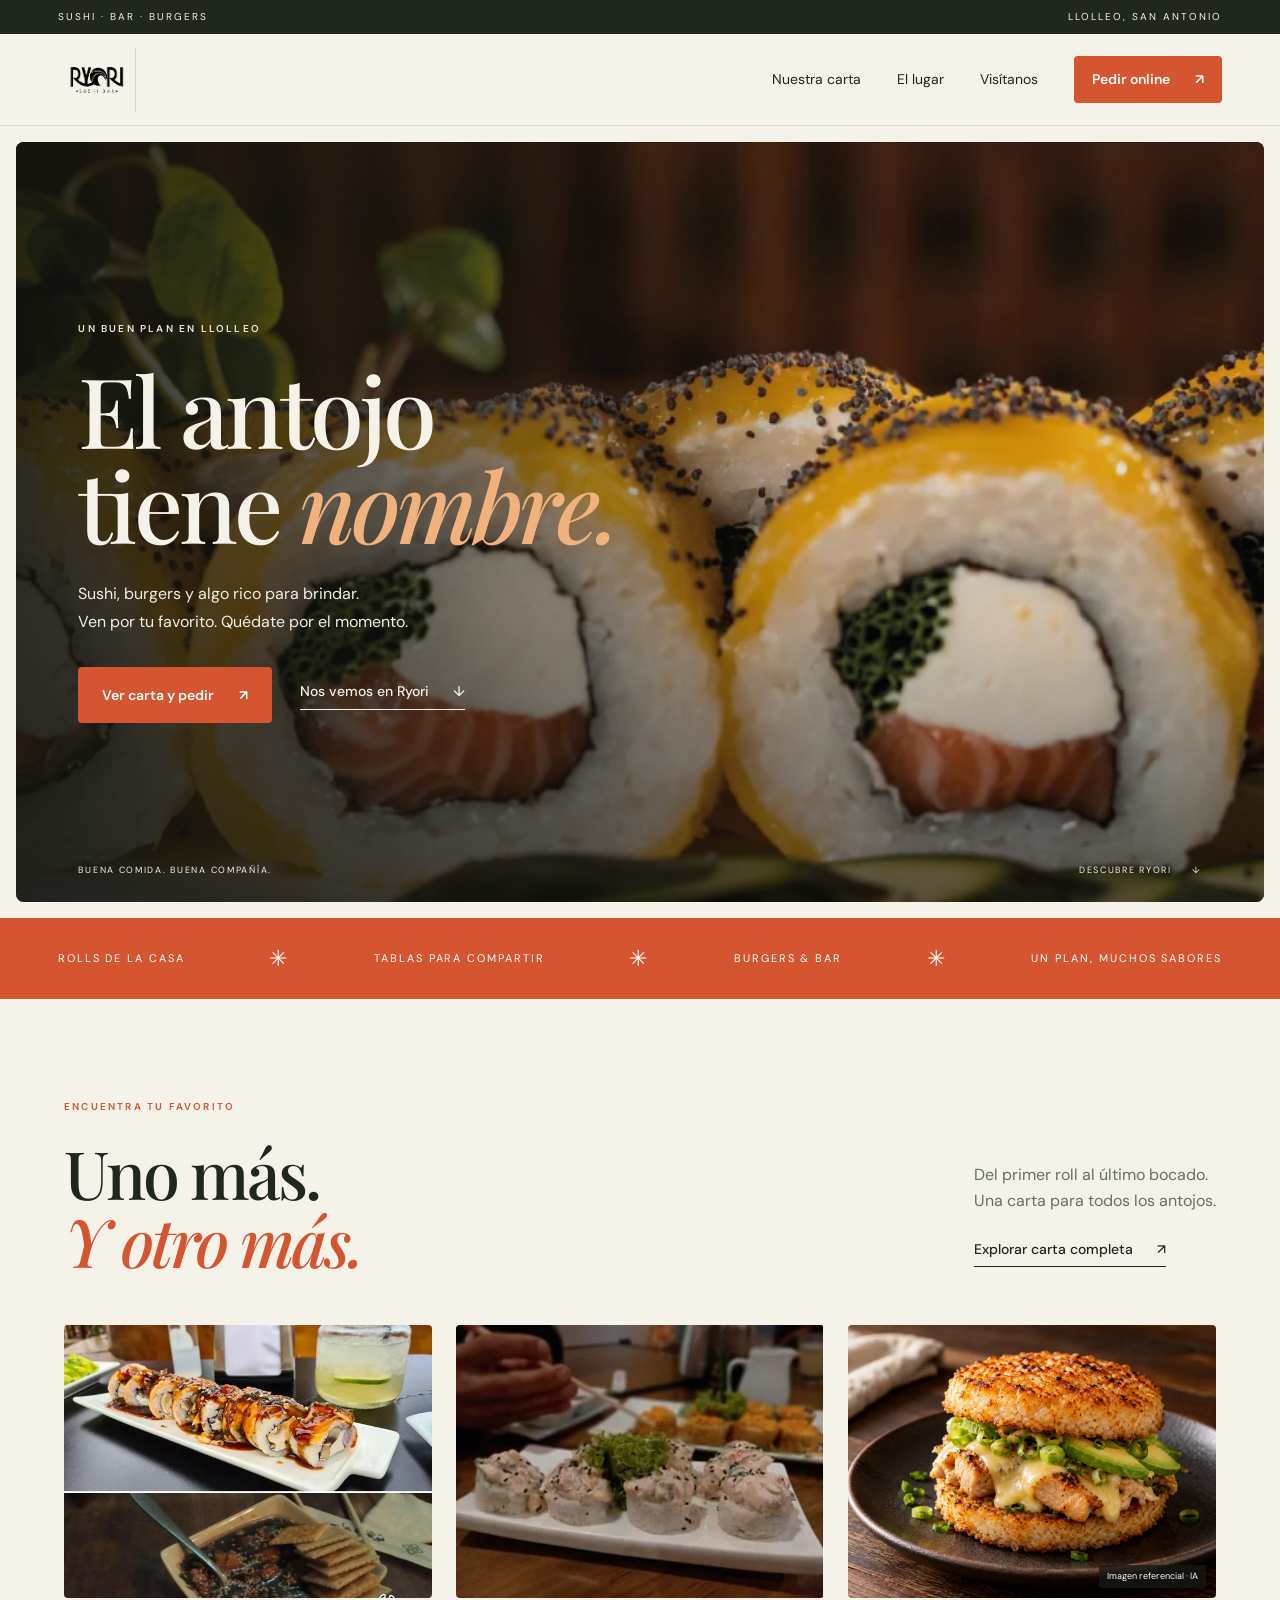
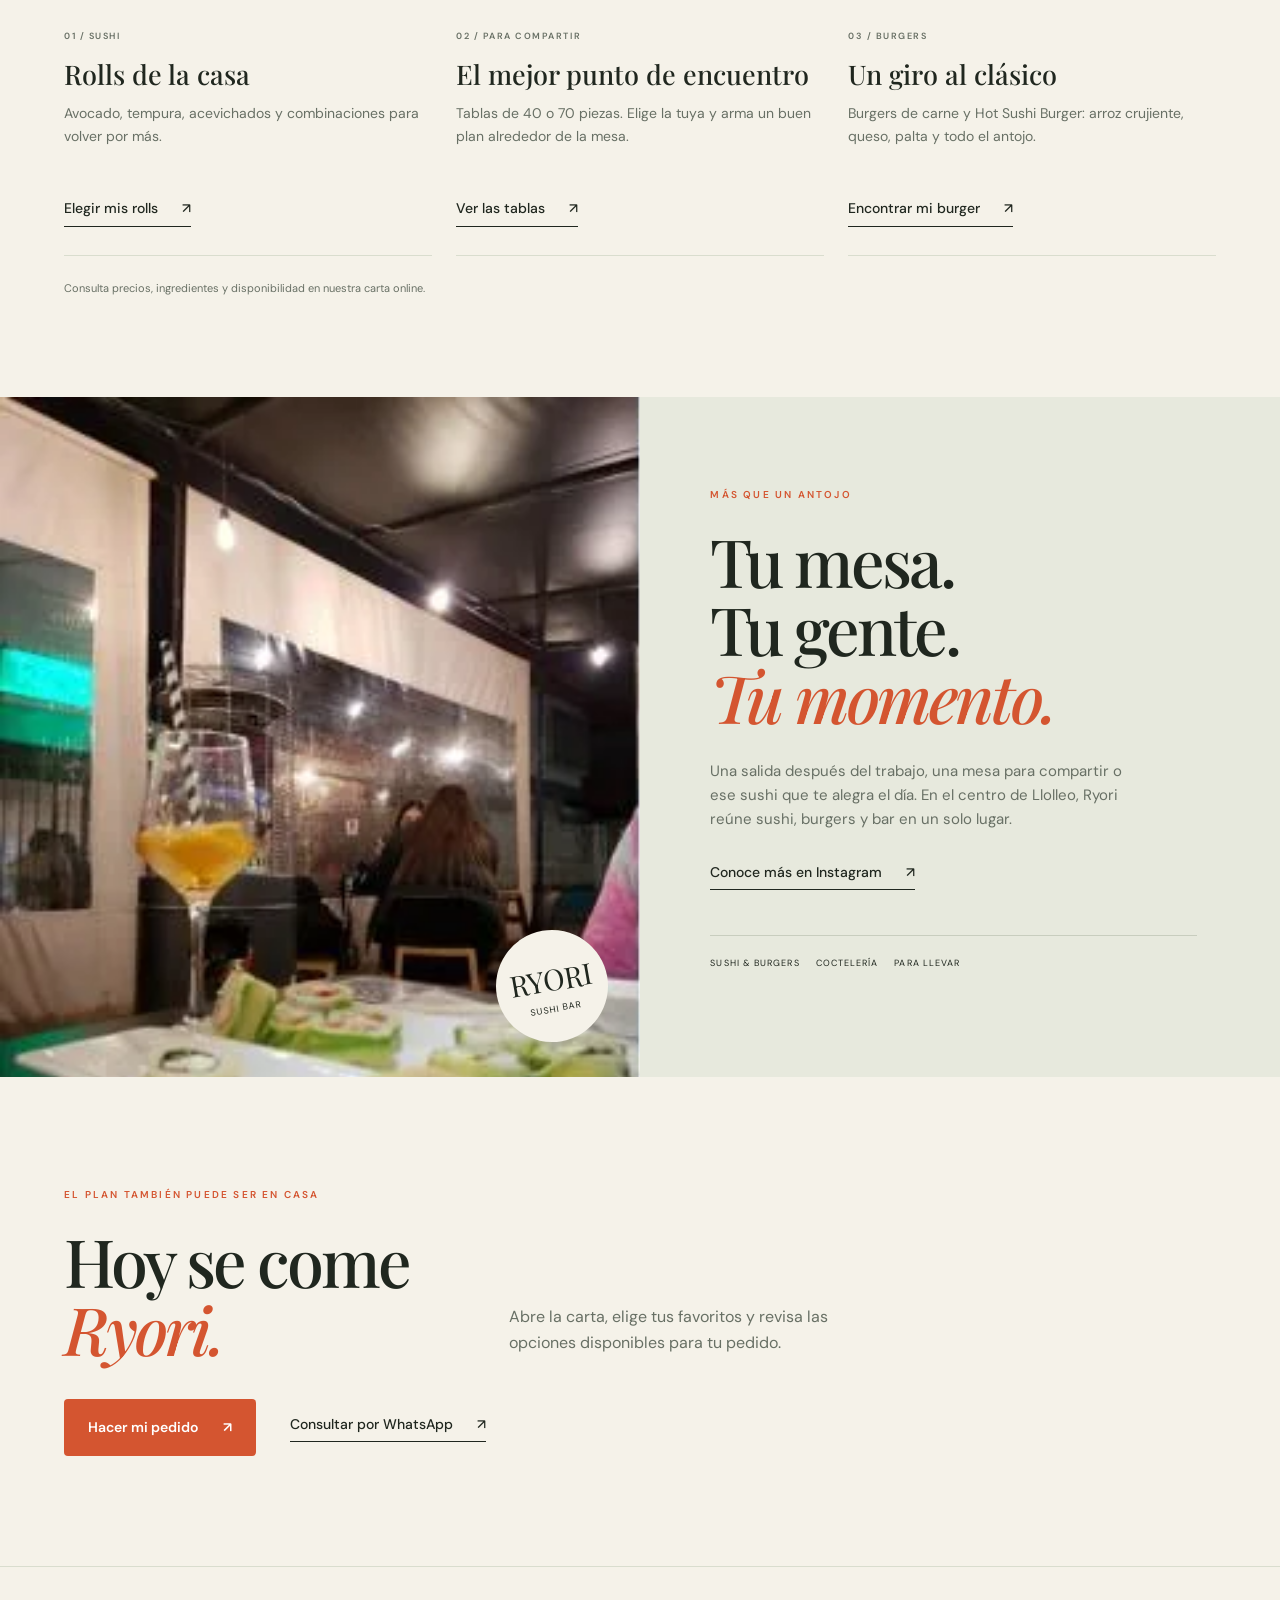
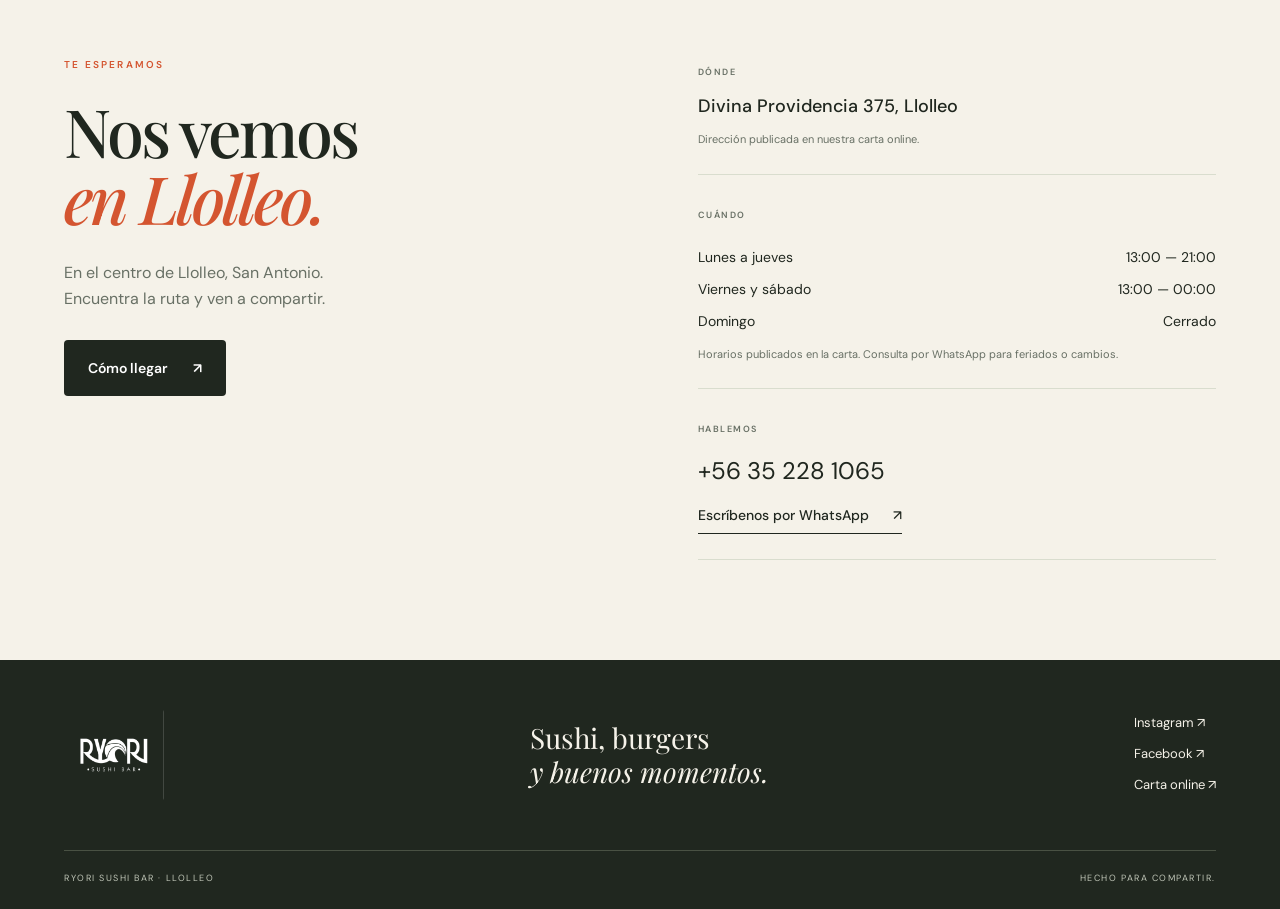
==== index.html @ 0ae34324 "feat: redesign Ryori website and separate audit presentation" ====
<!doctype html>
<html lang="es-CL">
<head>
  <meta charset="utf-8">
  <meta name="viewport" content="width=device-width, initial-scale=1">
  <title>Ryori Sushi Bar · Sushi, burgers y buenos momentos en Llolleo</title>
  <meta name="description" content="Descubre Ryori Sushi Bar en Llolleo: rolls, tablas para compartir, burgers y coctelería. Revisa la carta, pide online o ven a conocernos.">
  <meta name="robots" content="noindex,nofollow">
  <meta name="theme-color" content="#171b17">
  <meta property="og:title" content="Ryori Sushi Bar · El antojo tiene nombre">
  <meta property="og:description" content="Sushi, burgers y buenos momentos en Llolleo. Encuentra tu próximo favorito en nuestra carta.">
  <meta property="og:image" content="https://ryiori.vercel.app/assets/hero.webp">
  <meta property="og:type" content="website">
  <link rel="icon" href="assets/logo.webp">
  <link rel="preload" as="image" href="assets/hero.webp">
  <link rel="preconnect" href="https://fonts.googleapis.com">
  <link rel="preconnect" href="https://fonts.gstatic.com" crossorigin>
  <link href="https://fonts.googleapis.com/css2?family=DM+Sans:wght@400;500;600;700&family=Playfair+Display:ital,wght@0,500;0,600;0,700;1,500;1,600&display=swap" rel="stylesheet">
  <link rel="stylesheet" href="styles.css">
  <script src="site.js" defer></script>
</head>
<body>
  <a class="skip" href="#contenido">Ir al contenido</a>
  <div class="topline"><span>SUSHI · BAR · BURGERS</span><span>LLOLLEO, SAN ANTONIO</span></div>
  <header class="header">
    <a class="brand" href="#inicio" aria-label="Ryori Sushi Bar, inicio"><img src="assets/logo.webp" alt="Ryori Sushi Bar" width="90" height="90"></a>
    <button class="menu-toggle" type="button" aria-expanded="false" aria-controls="navigation">Menú <span aria-hidden="true">☰</span></button>
    <nav class="navigation" id="navigation" aria-label="Navegación principal">
      <a href="#carta">Nuestra carta</a><a href="#ryori">El lugar</a><a href="#visitanos">Visítanos</a>
      <a class="button small" href="https://menu.fu.do/ryori" target="_blank" rel="noopener">Pedir online <span aria-hidden="true">↗</span></a>
    </nav>
  </header>
  <main id="contenido">
    <section class="hero" id="inicio" aria-labelledby="hero-title">
      <img class="hero-image" src="assets/hero.webp" alt="Rolls publicados en la carta de Ryori, con salmón, queso crema y cobertura de mango" width="1279" height="500" fetchpriority="high">
      <div class="hero-shade"></div>
      <div class="hero-copy"><p class="eyebrow light">UN BUEN PLAN EN LLOLLEO</p><h1 id="hero-title">El antojo<br>tiene <em>nombre.</em></h1><p class="hero-description">Sushi, burgers y algo rico para brindar.<br>Ven por tu favorito. Quédate por el momento.</p><div class="hero-actions"><a class="button" href="https://menu.fu.do/ryori" target="_blank" rel="noopener">Ver carta y pedir <span aria-hidden="true">↗</span></a><a class="text-link light" href="#visitanos">Nos vemos en Ryori <span aria-hidden="true">↓</span></a></div></div>
      <div class="hero-bottom"><span>BUENA COMIDA. BUENA COMPAÑÍA.</span><a href="#carta" aria-label="Descubrir nuestra carta">DESCUBRE RYORI <span aria-hidden="true">↓</span></a></div>
    </section>
    <div class="ribbon" aria-hidden="true"><span>ROLLS DE LA CASA</span><i>✳</i><span>TABLAS PARA COMPARTIR</span><i>✳</i><span>BURGERS & BAR</span><i>✳</i><span>UN PLAN, MUCHOS SABORES</span></div>
    <section class="section menu-section" id="carta" aria-labelledby="carta-title">
      <div class="section-heading"><div><p class="eyebrow">ENCUENTRA TU FAVORITO</p><h2 id="carta-title">Uno más.<br><em>Y otro más.</em></h2></div><div class="heading-note"><p>Del primer roll al último bocado.<br>Una carta para todos los antojos.</p><a class="text-link" href="https://menu.fu.do/ryori" target="_blank" rel="noopener">Explorar carta completa <span aria-hidden="true">↗</span></a></div></div>
      <div class="food-grid">
        <article class="food-card"><a class="photo-window half" href="https://menu.fu.do/ryori" target="_blank" rel="noopener" aria-label="Ver los rolls en la carta de Ryori"><img src="assets/rolls-casa.webp" alt="Rolls de Ryori servidos en una fuente, fotografía publicada del restaurante" width="633" height="645" loading="lazy"></a><div class="food-body"><span class="number">01 / SUSHI</span><h3>Rolls de la casa</h3><p>Avocado, tempura, acevichados y combinaciones para volver por más.</p><a class="text-link" href="https://menu.fu.do/ryori" target="_blank" rel="noopener">Elegir mis rolls <span aria-hidden="true">↗</span></a></div></article>
        <article class="food-card"><a class="photo-window quarter" href="https://menu.fu.do/ryori" target="_blank" rel="noopener" aria-label="Ver las tablas en la carta de Ryori"><img src="assets/compartir.webp" alt="Sushi servido en Ryori, fotografía del restaurante" width="754" height="645" loading="lazy"></a><div class="food-body"><span class="number">02 / PARA COMPARTIR</span><h3>El mejor punto de encuentro</h3><p>Tablas de 40 o 70 piezas. Elige la tuya y arma un buen plan alrededor de la mesa.</p><a class="text-link" href="https://menu.fu.do/ryori" target="_blank" rel="noopener">Ver las tablas <span aria-hidden="true">↗</span></a></div></article>
        <article class="food-card"><a class="photo-window" href="https://menu.fu.do/ryori" target="_blank" rel="noopener" aria-label="Ver burgers y Hot Sushi Burger en la carta"><img src="assets/hot-sushi-burger.webp" alt="Imagen referencial creada con IA de una Hot Sushi Burger de pollo, queso, palta y cebollín" width="1448" height="1086" loading="lazy"><span class="photo-caption">Imagen referencial · IA</span></a><div class="food-body"><span class="number">03 / BURGERS</span><h3>Un giro al clásico</h3><p>Burgers de carne y Hot Sushi Burger: arroz crujiente, queso, palta y todo el antojo.</p><a class="text-link" href="https://menu.fu.do/ryori" target="_blank" rel="noopener">Encontrar mi burger <span aria-hidden="true">↗</span></a></div></article>
      </div>
      <p class="menu-footnote">Consulta precios, ingredientes y disponibilidad en nuestra carta online.</p>
    </section>
    <section class="place-section" id="ryori" aria-labelledby="place-title">
      <div class="place-photo"><div class="photo-window quarter"><img src="assets/ambiente.webp" alt="Una mesa con sushi y el interior de Ryori en Llolleo, fotografía publicada del local" width="483" height="645" loading="lazy"></div><span class="place-stamp">RYORI<br><small>SUSHI BAR</small></span></div>
      <div class="place-copy"><p class="eyebrow">MÁS QUE UN ANTOJO</p><h2 id="place-title">Tu mesa.<br>Tu gente.<br><em>Tu momento.</em></h2><p>Una salida después del trabajo, una mesa para compartir o ese sushi que te alegra el día. En el centro de Llolleo, Ryori reúne sushi, burgers y bar en un solo lugar.</p><a class="text-link" href="https://www.instagram.com/ryorisushi_llolleo/" target="_blank" rel="noopener">Conoce más en Instagram <span aria-hidden="true">↗</span></a><div class="place-details"><span>SUSHI & BURGERS</span><span>COCTELERÍA</span><span>PARA LLEVAR</span></div></div>
    </section>
    <section class="order-section section" aria-labelledby="order-title"><p class="eyebrow">EL PLAN TAMBIÉN PUEDE SER EN CASA</p><div class="order-heading"><h2 id="order-title">Hoy se come<br><em>Ryori.</em></h2><p>Abre la carta, elige tus favoritos y revisa las opciones disponibles para tu pedido.</p></div><div class="order-actions"><a class="button" href="https://menu.fu.do/ryori" target="_blank" rel="noopener">Hacer mi pedido <span aria-hidden="true">↗</span></a><a class="text-link" href="https://api.whatsapp.com/send?phone=56999518653" target="_blank" rel="noopener">Consultar por WhatsApp <span aria-hidden="true">↗</span></a></div></section>
    <section class="visit-section section" id="visitanos" aria-labelledby="visit-title"><div class="visit-intro"><p class="eyebrow">TE ESPERAMOS</p><h2 id="visit-title">Nos vemos<br><em>en Llolleo.</em></h2><p>En el centro de Llolleo, San Antonio.<br>Encuentra la ruta y ven a compartir.</p><a class="button dark" href="https://www.google.com/maps/search/?api=1&query=Ryori+Sushi+Llolleo" target="_blank" rel="noopener">Cómo llegar <span aria-hidden="true">↗</span></a></div><div class="visit-info"><div><span class="number">DÓNDE</span><h3>Divina Providencia 375, Llolleo</h3><p>Dirección publicada en nuestra carta online.</p></div><div><span class="number">CUÁNDO</span><dl class="hours"><div><dt>Lunes a jueves</dt><dd>13:00 — 21:00</dd></div><div><dt>Viernes y sábado</dt><dd>13:00 — 00:00</dd></div><div><dt>Domingo</dt><dd>Cerrado</dd></div></dl><p>Horarios publicados en la carta. Consulta por WhatsApp para feriados o cambios.</p></div><div><span class="number">HABLEMOS</span><a class="phone-link" href="tel:+56352281065">+56 35 228 1065</a><a class="text-link" href="https://api.whatsapp.com/send?phone=56999518653" target="_blank" rel="noopener">Escríbenos por WhatsApp <span aria-hidden="true">↗</span></a></div></div></section>
  </main>
  <footer class="footer"><div class="footer-top"><a class="brand" href="#inicio" aria-label="Volver al inicio"><img src="assets/logo.webp" alt="Ryori Sushi Bar" width="110" height="110" loading="lazy"></a><p>Sushi, burgers<br><em>y buenos momentos.</em></p><div><a href="https://www.instagram.com/ryorisushi_llolleo/" target="_blank" rel="noopener">Instagram ↗</a><a href="https://www.facebook.com/RyoriSushiOficial" target="_blank" rel="noopener">Facebook ↗</a><a href="https://menu.fu.do/ryori" target="_blank" rel="noopener">Carta online ↗</a></div></div><div class="footer-bottom"><span>RYORI SUSHI BAR · LLOLLEO</span><span>HECHO PARA COMPARTIR.</span></div></footer>
  <a class="mobile-order" href="https://menu.fu.do/ryori" target="_blank" rel="noopener">Ver carta y pedir <span aria-hidden="true">↗</span></a>
</body>
</html>
---- styles.css ----
:root{--paper:#f5f2e9;--ink:#20271f;--orange:#d45530;--muted:#687065;--line:#d9ddce;--serif:'Playfair Display',Georgia,serif;--sans:'DM Sans',Arial,sans-serif}*{box-sizing:border-box}html{scroll-behavior:smooth;scroll-padding-top:105px}body{margin:0;background:var(--paper);color:var(--ink);font-family:var(--sans);font-size:16px;line-height:1.6}a{color:inherit;text-decoration:none}img{display:block;max-width:100%}button{font:inherit}a:focus-visible,button:focus-visible{outline:3px solid var(--orange);outline-offset:6px}h1,h2,h3,p{margin:0}h1,h2{font-family:var(--serif);font-weight:500;letter-spacing:-.045em;line-height:1.02}h2{font-size:clamp(44px,5.2vw,76px)}h1 em,h2 em{font-weight:500;color:var(--orange)}.skip{position:fixed;left:20px;top:-70px;padding:12px;background:var(--paper);z-index:100}.skip:focus{top:10px}.topline{background:var(--ink);color:var(--paper);display:flex;justify-content:space-between;padding:9px 4.5%;font-size:10px;letter-spacing:.2em}.header{height:92px;padding:0 4.5%;display:flex;justify-content:space-between;align-items:center;background:var(--paper);position:sticky;top:0;z-index:30;border-bottom:1px solid var(--line)}.brand img{width:78px;height:66px;object-fit:cover;object-position:center;mix-blend-mode:multiply;filter:invert(1);border-radius:2px}.navigation{display:flex;gap:36px;align-items:center;font-size:14px}.navigation>a:not(.button):hover{color:var(--orange)}.button{display:inline-flex;gap:25px;align-items:center;justify-content:space-between;background:var(--orange);color:#fff;padding:17px 24px;font-size:14px;font-weight:600;border-radius:4px;transition:background .18s,transform .18s}.button:hover{background:#b74221;transform:translateY(-2px)}.button.small{padding:12px 18px}.button.dark{background:var(--ink)}.button.dark:hover{background:#3d493a}.text-link{display:inline-flex;justify-content:space-between;align-items:center;gap:24px;padding-bottom:6px;border-bottom:1px solid currentColor;font-size:14px;font-weight:500}.text-link:hover{color:var(--orange)}.light{color:var(--paper)}.menu-toggle{display:none}.hero{position:relative;min-height:650px;height:calc(100svh - 140px);max-height:840px;margin:16px 16px 0;border-radius:8px;overflow:hidden;background:#201b16;color:var(--paper);display:flex;align-items:center}.hero-image{position:absolute;inset:0;width:100%;height:100%;object-fit:cover;object-position:75% center}.hero-shade{position:absolute;inset:0;background:linear-gradient(90deg,rgba(18,19,14,.88) 0%,rgba(18,19,14,.65) 30%,rgba(18,19,14,.13) 67%),linear-gradient(0deg,rgba(0,0,0,.48),transparent 38%)}.hero-copy{position:relative;padding:65px 5%;max-width:780px}.eyebrow{font-size:10px;font-weight:600;letter-spacing:.22em;margin-bottom:24px;color:var(--orange)}.eyebrow.light{color:#eee9d5}.hero h1{font-size:clamp(60px,7.6vw,110px);line-height:.98;letter-spacing:-.04em}.hero h1 em{color:#f0b17d}.hero-description{font-size:16px;color:#f2ede5;line-height:1.7;margin-top:29px}.hero-actions{display:flex;gap:28px;align-items:center;margin-top:32px}.hero-bottom{position:absolute;bottom:25px;left:5%;right:5%;display:flex;justify-content:space-between;align-items:center;font-size:9px;letter-spacing:.19em}.hero-bottom a{display:flex;gap:20px}.ribbon{background:var(--orange);color:#fff;margin-top:16px;padding:23px 4.5%;display:flex;align-items:center;justify-content:space-between;gap:24px;overflow:hidden;white-space:nowrap;font-size:11px;letter-spacing:.18em}.ribbon i{font-size:22px;font-style:normal}.section{padding:100px 5%;max-width:1500px;margin:auto}.section-heading{display:flex;justify-content:space-between;align-items:end;gap:35px;margin-bottom:50px}.heading-note{max-width:350px;padding-bottom:8px}.heading-note p{color:var(--muted);margin-bottom:22px}.food-grid{display:grid;grid-template-columns:repeat(3,1fr);gap:24px}.food-card{border-bottom:1px solid var(--line);padding-bottom:28px}.photo-window{position:relative;overflow:hidden;display:block;aspect-ratio:1.2;background:#ddd9ce;border-radius:4px}.photo-window>img{width:100%;height:100%;object-fit:cover;transition:transform .5s}.photo-window:not(.half):not(.quarter):hover>img{transform:scale(1.035)}.photo-window.half>img{position:absolute;top:0;left:0;width:100%;height:auto;max-width:none}.photo-window.quarter>img{position:absolute;top:0;left:0;width:200%;height:auto;max-width:none}.food-grid .quarter{aspect-ratio:1.35}.food-grid .half{aspect-ratio:1.35}.food-grid .photo-window{aspect-ratio:1.35}.photo-caption{position:absolute;bottom:10px;right:10px;background:rgba(25,25,20,.75);color:#fff;font-size:9px;padding:4px 8px;border-radius:3px}.food-body{padding-top:23px}.number{font-size:9px;letter-spacing:.17em;color:var(--muted);font-weight:600}.food-body h3{font-family:var(--serif);font-size:27px;font-weight:500;line-height:1.12;margin:13px 0}.food-body p{font-size:14px;color:var(--muted);margin-bottom:25px;min-height:68px}.menu-footnote{font-size:11px;color:var(--muted);margin-top:24px}.place-section{display:grid;grid-template-columns:1fr 1fr;align-items:stretch;background:#e7e9dd;position:relative}.place-photo{position:relative;min-height:680px;overflow:hidden}.place-photo .photo-window{border-radius:0;position:absolute;inset:0;aspect-ratio:auto}.place-photo .quarter>img{height:200%;width:auto;min-width:200%;object-fit:cover;object-position:top left}.place-stamp{position:absolute;bottom:35px;right:32px;background:var(--paper);width:112px;height:112px;display:flex;flex-direction:column;align-items:center;justify-content:center;border-radius:50%;font-family:var(--serif);font-size:29px;transform:rotate(-10deg)}.place-stamp small{font-family:var(--sans);font-size:9px;letter-spacing:.13em}.place-copy{padding:90px 13% 70px 11%}.place-copy>p:not(.eyebrow){color:var(--muted);margin:28px 0;font-size:15px;max-width:420px}.place-details{display:flex;gap:16px;flex-wrap:wrap;margin-top:45px;padding-top:20px;border-top:1px solid #c8cdbe;font-size:9px;letter-spacing:.12em}.order-section{padding-top:110px;padding-bottom:110px}.order-heading{display:flex;align-items:end;gap:100px}.order-heading p{max-width:330px;color:var(--muted);padding-bottom:8px}.order-actions{display:flex;align-items:center;gap:34px;margin-top:36px}.visit-section{border-top:1px solid var(--line);display:grid;grid-template-columns:1fr 1fr;gap:10%;padding-top:90px}.visit-intro>p:not(.eyebrow){color:var(--muted);margin:28px 0}.visit-info>div{padding:25px 0;border-bottom:1px solid var(--line)}.visit-info>div:first-child{padding-top:0}.visit-info h3{font-size:18px;font-weight:500;line-height:1.4;margin:12px 0}.visit-info p{font-size:11px;color:var(--muted);margin-top:8px}.hours{margin:15px 0 0}.hours>div{display:flex;justify-content:space-between;gap:16px;padding:5px 0;font-size:14px}.hours dd{margin:0;white-space:nowrap}.phone-link{display:block;font-size:24px;margin:12px 0}.footer{background:var(--ink);color:var(--paper);padding:50px 5% 24px}.footer-top{display:flex;justify-content:space-between;align-items:center;gap:30px}.footer .brand img{filter:none;mix-blend-mode:screen;width:100px;height:90px}.footer-top p{font-family:var(--serif);font-size:28px;line-height:1.2}.footer-top>div{display:flex;flex-direction:column;gap:10px;font-size:13px}.footer-bottom{display:flex;justify-content:space-between;margin-top:50px;padding-top:20px;border-top:1px solid #495143;font-size:9px;letter-spacing:.17em;color:#bfc5b7}.mobile-order{display:none}@media(min-width:1700px){.hero-copy{margin-left:max(0px,calc((100vw - 1500px)/2))}}@media(max-width:1000px){.hero{min-height:620px}.hero h1{font-size:78px}.navigation{gap:23px}.place-copy{padding:70px 10%}.place-photo{min-height:650px}.food-body h3{font-size:24px}.order-heading{gap:60px}.section{padding:80px 5%}.place-section h2{font-size:60px}}@media(max-width:700px){html{scroll-padding-top:85px}.topline{font-size:8px;padding:9px 5%;letter-spacing:.12em}.header{height:75px;padding:0 5%}.brand img{width:66px;height:57px}.menu-toggle{display:flex;gap:12px;align-items:center;border:0;background:none;font-size:14px;padding:12px 0}.navigation{display:none;position:absolute;top:75px;left:0;right:0;background:var(--paper);padding:24px 5% 28px;box-shadow:0 15px 20px #0001;border-top:1px solid var(--line);align-items:stretch;gap:22px}.navigation.open{display:flex;flex-direction:column}.navigation .button{align-self:flex-start}.hero{margin:10px 10px 0;min-height:650px;height:calc(100svh - 118px);max-height:760px;align-items:center}.hero-image{object-position:62% center}.hero-shade{background:linear-gradient(90deg,rgba(18,19,14,.85),rgba(18,19,14,.36)),linear-gradient(0deg,rgba(0,0,0,.5),transparent 50%)}.hero-copy{padding:45px 7% 75px}.hero h1{font-size:clamp(58px,12vw,80px)}.hero-description{font-size:14px;margin-top:26px}.hero-actions{align-items:flex-start;flex-direction:column;gap:24px}.hero-bottom{font-size:8px;left:7%;right:7%;bottom:22px;gap:12px}.hero-bottom>span{max-width:130px}.ribbon{padding:19px 5%;gap:25px;font-size:9px;margin-top:10px;justify-content:flex-start}.section{padding:65px 6%}.eyebrow{font-size:9px;margin-bottom:20px}.section-heading{display:block;margin-bottom:32px}.heading-note{margin-top:25px}.heading-note p{font-size:14px}.food-grid{grid-template-columns:1fr;gap:36px}.food-body h3{font-size:29px}.food-body p{min-height:0;margin-bottom:22px;max-width:420px}.place-section{grid-template-columns:1fr}.place-photo{min-height:400px}.place-copy{padding:58px 6%}.place-section h2{font-size:56px}.place-photo .quarter>img{width:200%;height:auto;min-height:200%}.place-stamp{width:90px;height:90px;right:22px;bottom:22px;font-size:24px}.order-heading{display:block}.order-heading p{margin-top:24px;font-size:15px}.order-actions{align-items:flex-start;flex-direction:column;gap:25px}.visit-section{grid-template-columns:1fr;gap:48px}.visit-intro>p:not(.eyebrow){font-size:14px}.hours>div{font-size:13px}.footer{padding:45px 6% 95px}.footer-top{flex-wrap:wrap;justify-content:flex-start;gap:30px}.footer-top p{font-size:25px}.footer-top>div{width:100%;flex-direction:row;justify-content:space-between;gap:12px;font-size:12px}.footer-bottom{font-size:8px;letter-spacing:.1em;gap:20px}.mobile-order{display:flex;position:fixed;bottom:14px;left:5%;right:5%;z-index:25;justify-content:space-between;align-items:center;padding:15px 21px;border-radius:5px;color:#fff;background:var(--orange);font-size:14px;box-shadow:0 5px 20px #0003}}@media(prefers-reduced-motion:reduce){html{scroll-behavior:auto}*,*:before,*:after{transition:none!important}}@media print{.header,.mobile-order,.topline{position:static}.mobile-order{display:none}.hero{height:500px;min-height:500px}}
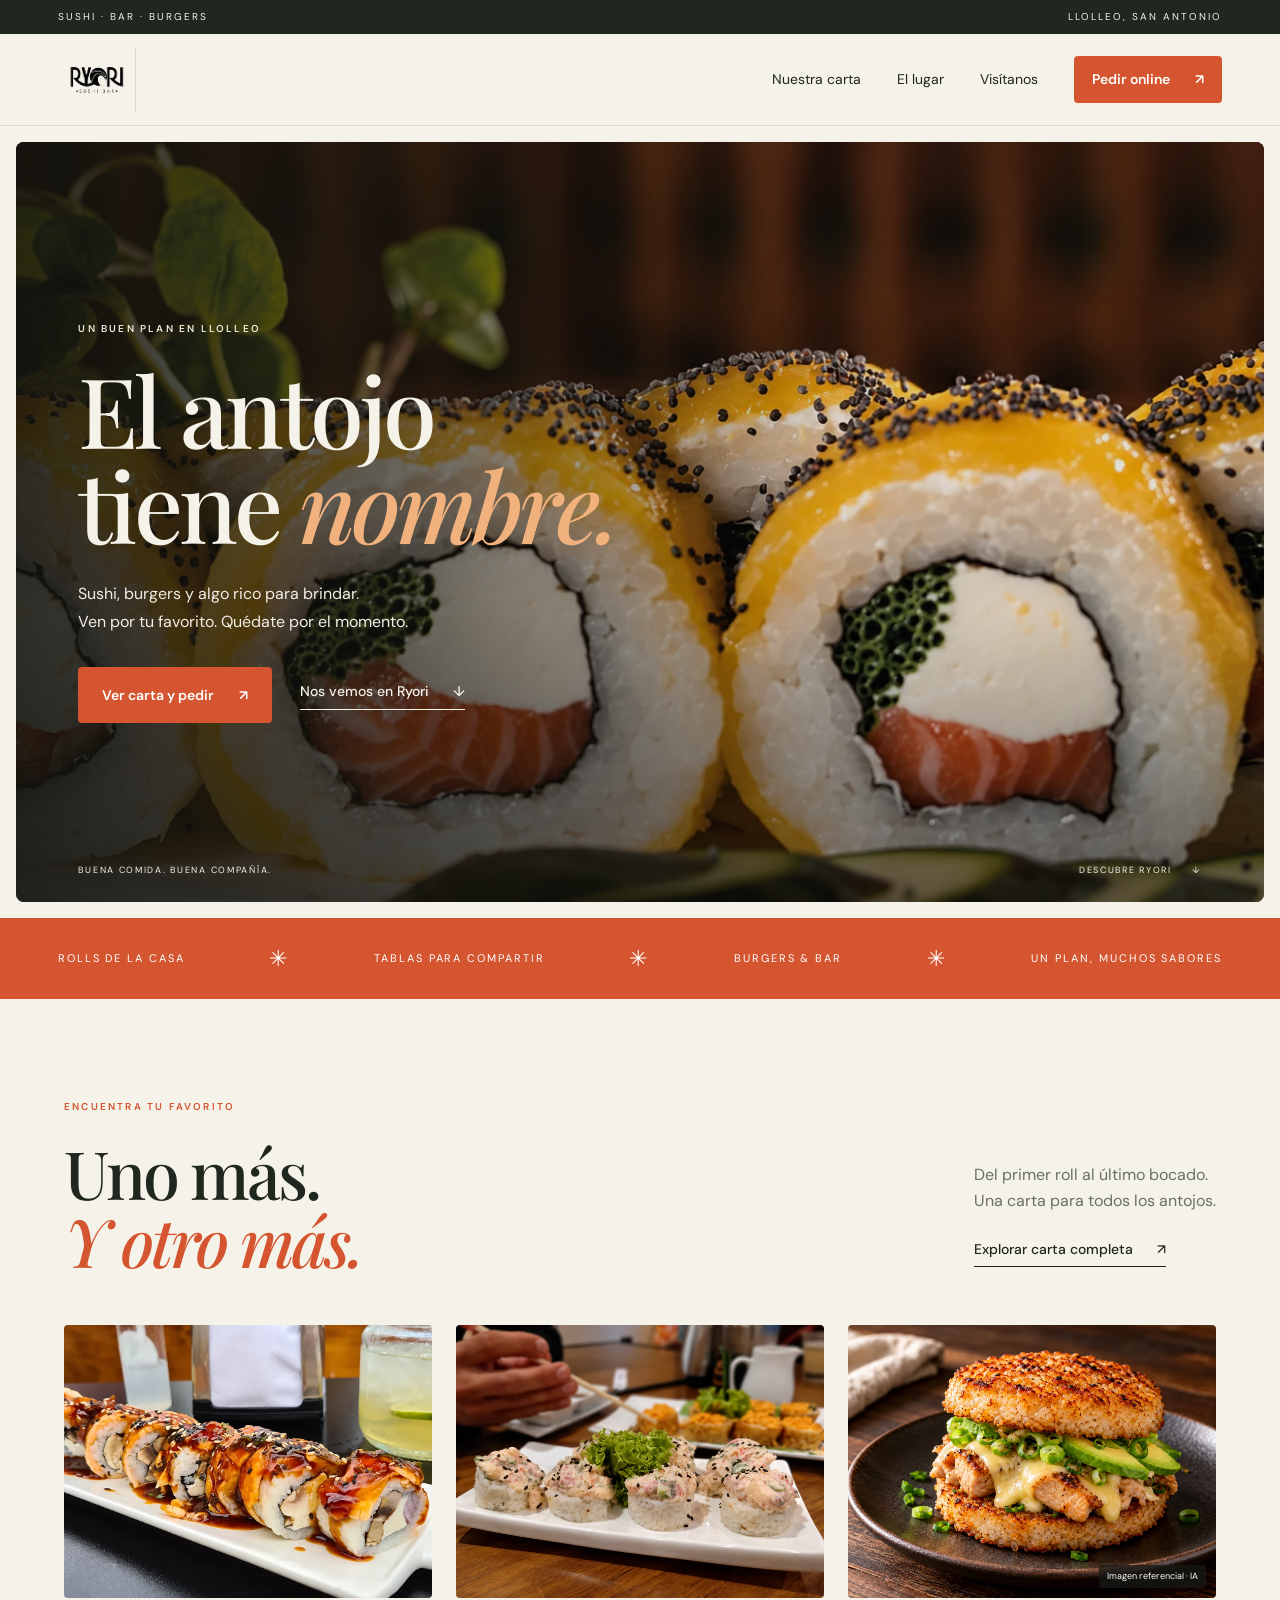
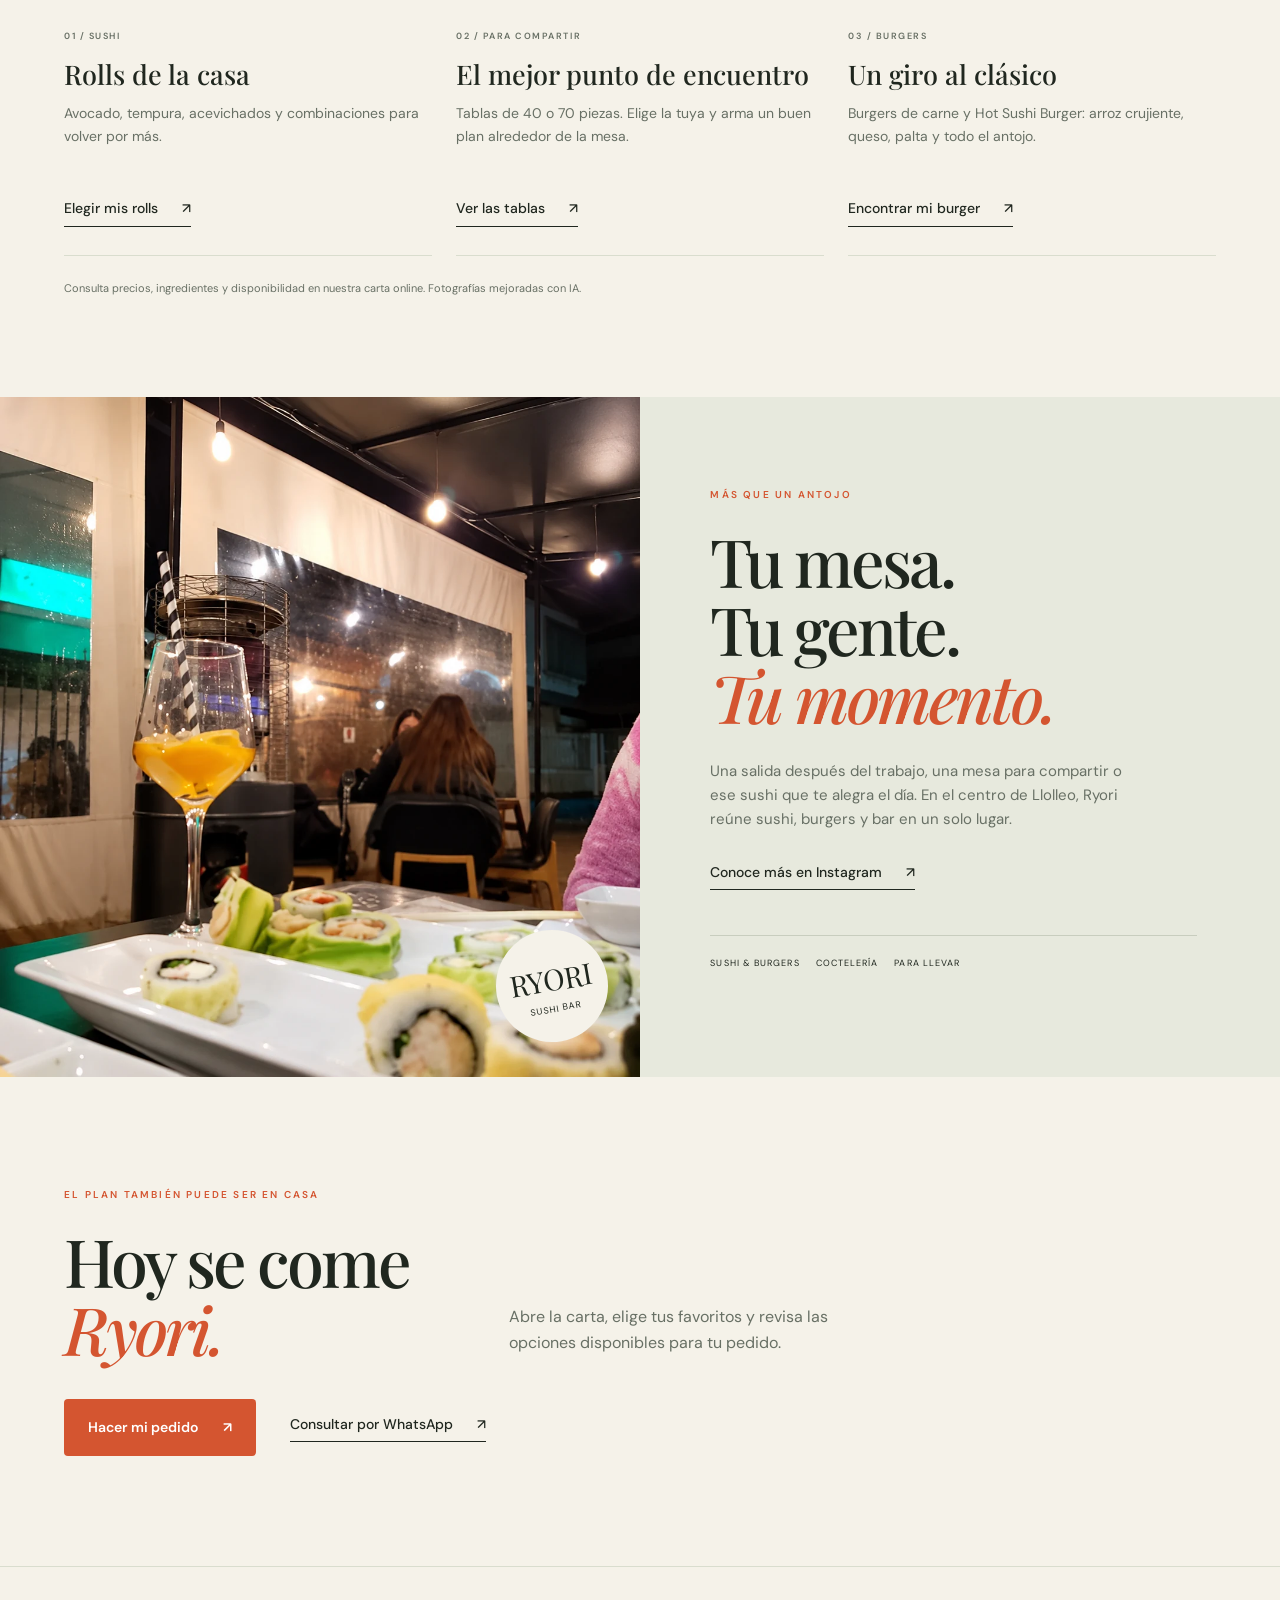
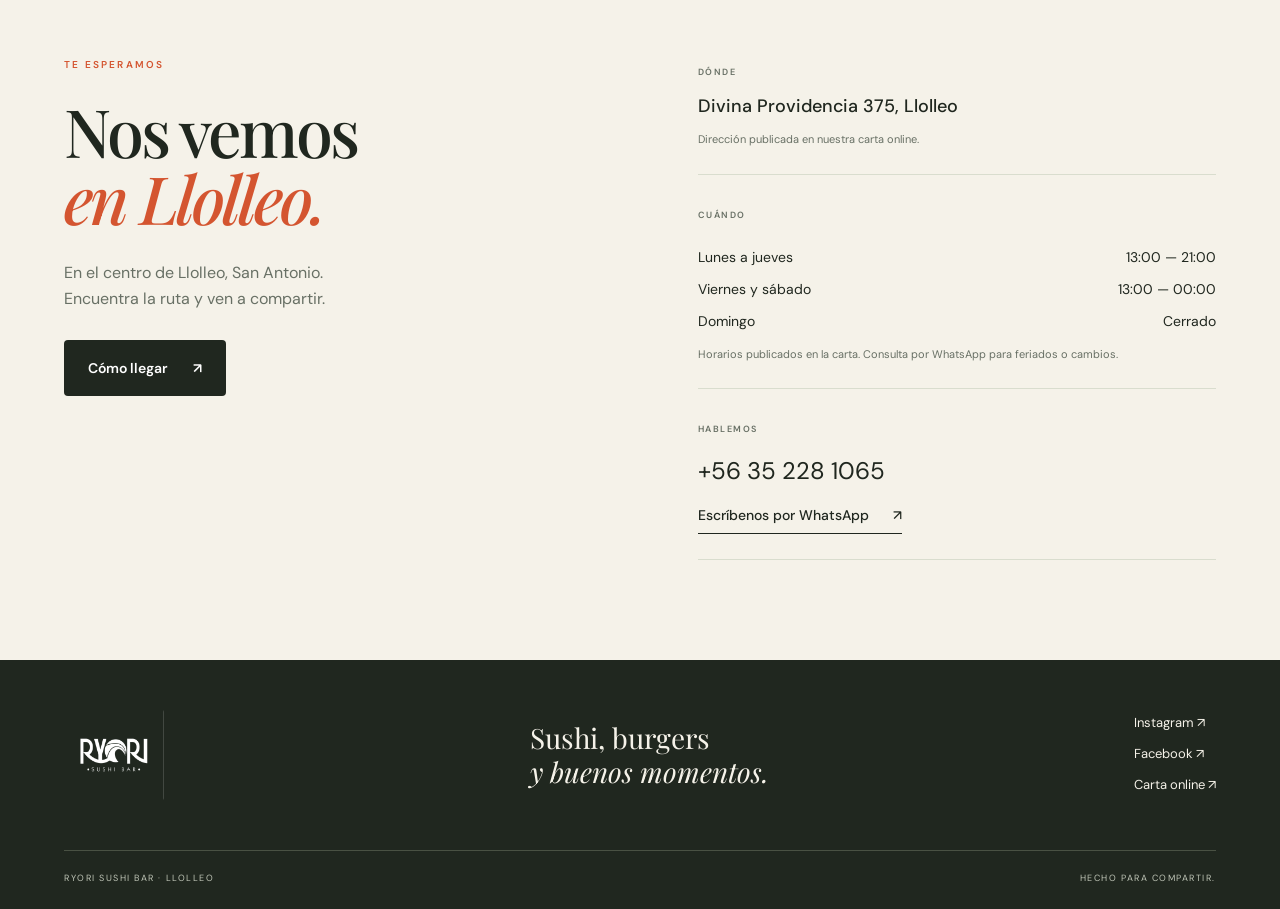
==== commit ad8c1c55: "feat: enhance website photos with ChatGPT image generation" ====
--- a/index.html
+++ b/index.html
@@ -1,61 +1,60 @@
-<!doctype html>
-<html lang="es-CL">
-<head>
-  <meta charset="utf-8">
-  <meta name="viewport" content="width=device-width, initial-scale=1">
-  <title>Ryori Sushi Bar · Sushi, burgers y buenos momentos en Llolleo</title>
-  <meta name="description" content="Descubre Ryori Sushi Bar en Llolleo: rolls, tablas para compartir, burgers y coctelería. Revisa la carta, pide online o ven a conocernos.">
-  <meta name="robots" content="noindex,nofollow">
-  <meta name="theme-color" content="#171b17">
-  <meta property="og:title" content="Ryori Sushi Bar · El antojo tiene nombre">
-  <meta property="og:description" content="Sushi, burgers y buenos momentos en Llolleo. Encuentra tu próximo favorito en nuestra carta.">
-  <meta property="og:image" content="https://ryiori.vercel.app/assets/hero.webp">
-  <meta property="og:type" content="website">
-  <link rel="icon" href="assets/logo.webp">
-  <link rel="preload" as="image" href="assets/hero.webp">
-  <link rel="preconnect" href="https://fonts.googleapis.com">
-  <link rel="preconnect" href="https://fonts.gstatic.com" crossorigin>
-  <link href="https://fonts.googleapis.com/css2?family=DM+Sans:wght@400;500;600;700&family=Playfair+Display:ital,wght@0,500;0,600;0,700;1,500;1,600&display=swap" rel="stylesheet">
-  <link rel="stylesheet" href="styles.css">
-  <script src="site.js" defer></script>
-</head>
-<body>
-  <a class="skip" href="#contenido">Ir al contenido</a>
-  <div class="topline"><span>SUSHI · BAR · BURGERS</span><span>LLOLLEO, SAN ANTONIO</span></div>
-  <header class="header">
-    <a class="brand" href="#inicio" aria-label="Ryori Sushi Bar, inicio"><img src="assets/logo.webp" alt="Ryori Sushi Bar" width="90" height="90"></a>
-    <button class="menu-toggle" type="button" aria-expanded="false" aria-controls="navigation">Menú <span aria-hidden="true">☰</span></button>
-    <nav class="navigation" id="navigation" aria-label="Navegación principal">
-      <a href="#carta">Nuestra carta</a><a href="#ryori">El lugar</a><a href="#visitanos">Visítanos</a>
-      <a class="button small" href="https://menu.fu.do/ryori" target="_blank" rel="noopener">Pedir online <span aria-hidden="true">↗</span></a>
-    </nav>
-  </header>
-  <main id="contenido">
-    <section class="hero" id="inicio" aria-labelledby="hero-title">
-      <img class="hero-image" src="assets/hero.webp" alt="Rolls publicados en la carta de Ryori, con salmón, queso crema y cobertura de mango" width="1279" height="500" fetchpriority="high">
-      <div class="hero-shade"></div>
-      <div class="hero-copy"><p class="eyebrow light">UN BUEN PLAN EN LLOLLEO</p><h1 id="hero-title">El antojo<br>tiene <em>nombre.</em></h1><p class="hero-description">Sushi, burgers y algo rico para brindar.<br>Ven por tu favorito. Quédate por el momento.</p><div class="hero-actions"><a class="button" href="https://menu.fu.do/ryori" target="_blank" rel="noopener">Ver carta y pedir <span aria-hidden="true">↗</span></a><a class="text-link light" href="#visitanos">Nos vemos en Ryori <span aria-hidden="true">↓</span></a></div></div>
-      <div class="hero-bottom"><span>BUENA COMIDA. BUENA COMPAÑÍA.</span><a href="#carta" aria-label="Descubrir nuestra carta">DESCUBRE RYORI <span aria-hidden="true">↓</span></a></div>
-    </section>
-    <div class="ribbon" aria-hidden="true"><span>ROLLS DE LA CASA</span><i>✳</i><span>TABLAS PARA COMPARTIR</span><i>✳</i><span>BURGERS & BAR</span><i>✳</i><span>UN PLAN, MUCHOS SABORES</span></div>
-    <section class="section menu-section" id="carta" aria-labelledby="carta-title">
-      <div class="section-heading"><div><p class="eyebrow">ENCUENTRA TU FAVORITO</p><h2 id="carta-title">Uno más.<br><em>Y otro más.</em></h2></div><div class="heading-note"><p>Del primer roll al último bocado.<br>Una carta para todos los antojos.</p><a class="text-link" href="https://menu.fu.do/ryori" target="_blank" rel="noopener">Explorar carta completa <span aria-hidden="true">↗</span></a></div></div>
-      <div class="food-grid">
-        <article class="food-card"><a class="photo-window half" href="https://menu.fu.do/ryori" target="_blank" rel="noopener" aria-label="Ver los rolls en la carta de Ryori"><img src="assets/rolls-casa.webp" alt="Rolls de Ryori servidos en una fuente, fotografía publicada del restaurante" width="633" height="645" loading="lazy"></a><div class="food-body"><span class="number">01 / SUSHI</span><h3>Rolls de la casa</h3><p>Avocado, tempura, acevichados y combinaciones para volver por más.</p><a class="text-link" href="https://menu.fu.do/ryori" target="_blank" rel="noopener">Elegir mis rolls <span aria-hidden="true">↗</span></a></div></article>
-        <article class="food-card"><a class="photo-window quarter" href="https://menu.fu.do/ryori" target="_blank" rel="noopener" aria-label="Ver las tablas en la carta de Ryori"><img src="assets/compartir.webp" alt="Sushi servido en Ryori, fotografía del restaurante" width="754" height="645" loading="lazy"></a><div class="food-body"><span class="number">02 / PARA COMPARTIR</span><h3>El mejor punto de encuentro</h3><p>Tablas de 40 o 70 piezas. Elige la tuya y arma un buen plan alrededor de la mesa.</p><a class="text-link" href="https://menu.fu.do/ryori" target="_blank" rel="noopener">Ver las tablas <span aria-hidden="true">↗</span></a></div></article>
-        <article class="food-card"><a class="photo-window" href="https://menu.fu.do/ryori" target="_blank" rel="noopener" aria-label="Ver burgers y Hot Sushi Burger en la carta"><img src="assets/hot-sushi-burger.webp" alt="Imagen referencial creada con IA de una Hot Sushi Burger de pollo, queso, palta y cebollín" width="1448" height="1086" loading="lazy"><span class="photo-caption">Imagen referencial · IA</span></a><div class="food-body"><span class="number">03 / BURGERS</span><h3>Un giro al clásico</h3><p>Burgers de carne y Hot Sushi Burger: arroz crujiente, queso, palta y todo el antojo.</p><a class="text-link" href="https://menu.fu.do/ryori" target="_blank" rel="noopener">Encontrar mi burger <span aria-hidden="true">↗</span></a></div></article>
-      </div>
-      <p class="menu-footnote">Consulta precios, ingredientes y disponibilidad en nuestra carta online.</p>
-    </section>
-    <section class="place-section" id="ryori" aria-labelledby="place-title">
-      <div class="place-photo"><div class="photo-window quarter"><img src="assets/ambiente.webp" alt="Una mesa con sushi y el interior de Ryori en Llolleo, fotografía publicada del local" width="483" height="645" loading="lazy"></div><span class="place-stamp">RYORI<br><small>SUSHI BAR</small></span></div>
-      <div class="place-copy"><p class="eyebrow">MÁS QUE UN ANTOJO</p><h2 id="place-title">Tu mesa.<br>Tu gente.<br><em>Tu momento.</em></h2><p>Una salida después del trabajo, una mesa para compartir o ese sushi que te alegra el día. En el centro de Llolleo, Ryori reúne sushi, burgers y bar en un solo lugar.</p><a class="text-link" href="https://www.instagram.com/ryorisushi_llolleo/" target="_blank" rel="noopener">Conoce más en Instagram <span aria-hidden="true">↗</span></a><div class="place-details"><span>SUSHI & BURGERS</span><span>COCTELERÍA</span><span>PARA LLEVAR</span></div></div>
-    </section>
-    <section class="order-section section" aria-labelledby="order-title"><p class="eyebrow">EL PLAN TAMBIÉN PUEDE SER EN CASA</p><div class="order-heading"><h2 id="order-title">Hoy se come<br><em>Ryori.</em></h2><p>Abre la carta, elige tus favoritos y revisa las opciones disponibles para tu pedido.</p></div><div class="order-actions"><a class="button" href="https://menu.fu.do/ryori" target="_blank" rel="noopener">Hacer mi pedido <span aria-hidden="true">↗</span></a><a class="text-link" href="https://api.whatsapp.com/send?phone=56999518653" target="_blank" rel="noopener">Consultar por WhatsApp <span aria-hidden="true">↗</span></a></div></section>
-    <section class="visit-section section" id="visitanos" aria-labelledby="visit-title"><div class="visit-intro"><p class="eyebrow">TE ESPERAMOS</p><h2 id="visit-title">Nos vemos<br><em>en Llolleo.</em></h2><p>En el centro de Llolleo, San Antonio.<br>Encuentra la ruta y ven a compartir.</p><a class="button dark" href="https://www.google.com/maps/search/?api=1&query=Ryori+Sushi+Llolleo" target="_blank" rel="noopener">Cómo llegar <span aria-hidden="true">↗</span></a></div><div class="visit-info"><div><span class="number">DÓNDE</span><h3>Divina Providencia 375, Llolleo</h3><p>Dirección publicada en nuestra carta online.</p></div><div><span class="number">CUÁNDO</span><dl class="hours"><div><dt>Lunes a jueves</dt><dd>13:00 — 21:00</dd></div><div><dt>Viernes y sábado</dt><dd>13:00 — 00:00</dd></div><div><dt>Domingo</dt><dd>Cerrado</dd></div></dl><p>Horarios publicados en la carta. Consulta por WhatsApp para feriados o cambios.</p></div><div><span class="number">HABLEMOS</span><a class="phone-link" href="tel:+56352281065">+56 35 228 1065</a><a class="text-link" href="https://api.whatsapp.com/send?phone=56999518653" target="_blank" rel="noopener">Escríbenos por WhatsApp <span aria-hidden="true">↗</span></a></div></div></section>
-  </main>
-  <footer class="footer"><div class="footer-top"><a class="brand" href="#inicio" aria-label="Volver al inicio"><img src="assets/logo.webp" alt="Ryori Sushi Bar" width="110" height="110" loading="lazy"></a><p>Sushi, burgers<br><em>y buenos momentos.</em></p><div><a href="https://www.instagram.com/ryorisushi_llolleo/" target="_blank" rel="noopener">Instagram ↗</a><a href="https://www.facebook.com/RyoriSushiOficial" target="_blank" rel="noopener">Facebook ↗</a><a href="https://menu.fu.do/ryori" target="_blank" rel="noopener">Carta online ↗</a></div></div><div class="footer-bottom"><span>RYORI SUSHI BAR · LLOLLEO</span><span>HECHO PARA COMPARTIR.</span></div></footer>
-  <a class="mobile-order" href="https://menu.fu.do/ryori" target="_blank" rel="noopener">Ver carta y pedir <span aria-hidden="true">↗</span></a>
-</body>
-</html>
-
+<!doctype html>
+<html lang="es-CL">
+<head>
+  <meta charset="utf-8">
+  <meta name="viewport" content="width=device-width, initial-scale=1">
+  <title>Ryori Sushi Bar · Sushi, burgers y buenos momentos en Llolleo</title>
+  <meta name="description" content="Descubre Ryori Sushi Bar en Llolleo: rolls, tablas para compartir, burgers y coctelería. Revisa la carta, pide online o ven a conocernos.">
+  <meta name="robots" content="noindex,nofollow">
+  <meta name="theme-color" content="#171b17">
+  <meta property="og:title" content="Ryori Sushi Bar · El antojo tiene nombre">
+  <meta property="og:description" content="Sushi, burgers y buenos momentos en Llolleo. Encuentra tu próximo favorito en nuestra carta.">
+  <meta property="og:image" content="https://ryiori.vercel.app/assets/hero-hd.webp">
+  <meta property="og:type" content="website">
+  <link rel="icon" href="assets/logo.webp">
+  <link rel="preload" as="image" href="assets/hero-hd.webp">
+  <link rel="preconnect" href="https://fonts.googleapis.com">
+  <link rel="preconnect" href="https://fonts.gstatic.com" crossorigin>
+  <link href="https://fonts.googleapis.com/css2?family=DM+Sans:wght@400;500;600;700&family=Playfair+Display:ital,wght@0,500;0,600;0,700;1,500;1,600&display=swap" rel="stylesheet">
+  <link rel="stylesheet" href="styles.css">
+  <script src="site.js" defer></script>
+</head>
+<body>
+  <a class="skip" href="#contenido">Ir al contenido</a>
+  <div class="topline"><span>SUSHI · BAR · BURGERS</span><span>LLOLLEO, SAN ANTONIO</span></div>
+  <header class="header">
+    <a class="brand" href="#inicio" aria-label="Ryori Sushi Bar, inicio"><img src="assets/logo.webp" alt="Ryori Sushi Bar" width="90" height="90"></a>
+    <button class="menu-toggle" type="button" aria-expanded="false" aria-controls="navigation">Menú <span aria-hidden="true">☰</span></button>
+    <nav class="navigation" id="navigation" aria-label="Navegación principal">
+      <a href="#carta">Nuestra carta</a><a href="#ryori">El lugar</a><a href="#visitanos">Visítanos</a>
+      <a class="button small" href="https://menu.fu.do/ryori" target="_blank" rel="noopener">Pedir online <span aria-hidden="true">↗</span></a>
+    </nav>
+  </header>
+  <main id="contenido">
+    <section class="hero" id="inicio" aria-labelledby="hero-title">
+      <img class="hero-image" src="assets/hero-hd.webp" alt="Rolls publicados en la carta de Ryori, con salmón, queso crema y cobertura de mango" width="1998" height="787" fetchpriority="high">
+      <div class="hero-shade"></div>
+      <div class="hero-copy"><p class="eyebrow light">UN BUEN PLAN EN LLOLLEO</p><h1 id="hero-title">El antojo<br>tiene <em>nombre.</em></h1><p class="hero-description">Sushi, burgers y algo rico para brindar.<br>Ven por tu favorito. Quédate por el momento.</p><div class="hero-actions"><a class="button" href="https://menu.fu.do/ryori" target="_blank" rel="noopener">Ver carta y pedir <span aria-hidden="true">↗</span></a><a class="text-link light" href="#visitanos">Nos vemos en Ryori <span aria-hidden="true">↓</span></a></div></div>
+      <div class="hero-bottom"><span>BUENA COMIDA. BUENA COMPAÑÍA.</span><a href="#carta" aria-label="Descubrir nuestra carta">DESCUBRE RYORI <span aria-hidden="true">↓</span></a></div>
+    </section>
+    <div class="ribbon" aria-hidden="true"><span>ROLLS DE LA CASA</span><i>✳</i><span>TABLAS PARA COMPARTIR</span><i>✳</i><span>BURGERS & BAR</span><i>✳</i><span>UN PLAN, MUCHOS SABORES</span></div>
+    <section class="section menu-section" id="carta" aria-labelledby="carta-title">
+      <div class="section-heading"><div><p class="eyebrow">ENCUENTRA TU FAVORITO</p><h2 id="carta-title">Uno más.<br><em>Y otro más.</em></h2></div><div class="heading-note"><p>Del primer roll al último bocado.<br>Una carta para todos los antojos.</p><a class="text-link" href="https://menu.fu.do/ryori" target="_blank" rel="noopener">Explorar carta completa <span aria-hidden="true">↗</span></a></div></div>
+      <div class="food-grid">
+        <article class="food-card"><a class="photo-window" href="https://menu.fu.do/ryori" target="_blank" rel="noopener" aria-label="Ver los rolls en la carta de Ryori"><img src="assets/rolls-casa-hd.webp" alt="Rolls de Ryori servidos en una fuente, fotografía del restaurante mejorada con IA" width="1870" height="841" loading="lazy"></a><div class="food-body"><span class="number">01 / SUSHI</span><h3>Rolls de la casa</h3><p>Avocado, tempura, acevichados y combinaciones para volver por más.</p><a class="text-link" href="https://menu.fu.do/ryori" target="_blank" rel="noopener">Elegir mis rolls <span aria-hidden="true">↗</span></a></div></article>
+        <article class="food-card"><a class="photo-window" href="https://menu.fu.do/ryori" target="_blank" rel="noopener" aria-label="Ver las tablas en la carta de Ryori"><img src="assets/compartir-hd.webp" alt="Sushi servido en Ryori, fotografía del restaurante mejorada con IA" width="1448" height="1086" loading="lazy"></a><div class="food-body"><span class="number">02 / PARA COMPARTIR</span><h3>El mejor punto de encuentro</h3><p>Tablas de 40 o 70 piezas. Elige la tuya y arma un buen plan alrededor de la mesa.</p><a class="text-link" href="https://menu.fu.do/ryori" target="_blank" rel="noopener">Ver las tablas <span aria-hidden="true">↗</span></a></div></article>
+        <article class="food-card"><a class="photo-window" href="https://menu.fu.do/ryori" target="_blank" rel="noopener" aria-label="Ver burgers y Hot Sushi Burger en la carta"><img src="assets/hot-sushi-burger-hd.webp" alt="Imagen referencial creada con IA de una Hot Sushi Burger de pollo, queso, palta y cebollín" width="1448" height="1086" loading="lazy"><span class="photo-caption">Imagen referencial · IA</span></a><div class="food-body"><span class="number">03 / BURGERS</span><h3>Un giro al clásico</h3><p>Burgers de carne y Hot Sushi Burger: arroz crujiente, queso, palta y todo el antojo.</p><a class="text-link" href="https://menu.fu.do/ryori" target="_blank" rel="noopener">Encontrar mi burger <span aria-hidden="true">↗</span></a></div></article>
+      </div>
+      <p class="menu-footnote">Consulta precios, ingredientes y disponibilidad en nuestra carta online. Fotografías mejoradas con IA.</p>
+    </section>
+    <section class="place-section" id="ryori" aria-labelledby="place-title">
+      <div class="place-photo"><div class="photo-window"><img src="assets/ambiente-hd.webp" alt="Una mesa con sushi y el interior de Ryori en Llolleo, fotografía del local mejorada con IA" width="1086" height="1448" loading="lazy"></div><span class="place-stamp">RYORI<br><small>SUSHI BAR</small></span></div>
+      <div class="place-copy"><p class="eyebrow">MÁS QUE UN ANTOJO</p><h2 id="place-title">Tu mesa.<br>Tu gente.<br><em>Tu momento.</em></h2><p>Una salida después del trabajo, una mesa para compartir o ese sushi que te alegra el día. En el centro de Llolleo, Ryori reúne sushi, burgers y bar en un solo lugar.</p><a class="text-link" href="https://www.instagram.com/ryorisushi_llolleo/" target="_blank" rel="noopener">Conoce más en Instagram <span aria-hidden="true">↗</span></a><div class="place-details"><span>SUSHI & BURGERS</span><span>COCTELERÍA</span><span>PARA LLEVAR</span></div></div>
+    </section>
+    <section class="order-section section" aria-labelledby="order-title"><p class="eyebrow">EL PLAN TAMBIÉN PUEDE SER EN CASA</p><div class="order-heading"><h2 id="order-title">Hoy se come<br><em>Ryori.</em></h2><p>Abre la carta, elige tus favoritos y revisa las opciones disponibles para tu pedido.</p></div><div class="order-actions"><a class="button" href="https://menu.fu.do/ryori" target="_blank" rel="noopener">Hacer mi pedido <span aria-hidden="true">↗</span></a><a class="text-link" href="https://api.whatsapp.com/send?phone=56999518653" target="_blank" rel="noopener">Consultar por WhatsApp <span aria-hidden="true">↗</span></a></div></section>
+    <section class="visit-section section" id="visitanos" aria-labelledby="visit-title"><div class="visit-intro"><p class="eyebrow">TE ESPERAMOS</p><h2 id="visit-title">Nos vemos<br><em>en Llolleo.</em></h2><p>En el centro de Llolleo, San Antonio.<br>Encuentra la ruta y ven a compartir.</p><a class="button dark" href="https://www.google.com/maps/search/?api=1&query=Ryori+Sushi+Llolleo" target="_blank" rel="noopener">Cómo llegar <span aria-hidden="true">↗</span></a></div><div class="visit-info"><div><span class="number">DÓNDE</span><h3>Divina Providencia 375, Llolleo</h3><p>Dirección publicada en nuestra carta online.</p></div><div><span class="number">CUÁNDO</span><dl class="hours"><div><dt>Lunes a jueves</dt><dd>13:00 — 21:00</dd></div><div><dt>Viernes y sábado</dt><dd>13:00 — 00:00</dd></div><div><dt>Domingo</dt><dd>Cerrado</dd></div></dl><p>Horarios publicados en la carta. Consulta por WhatsApp para feriados o cambios.</p></div><div><span class="number">HABLEMOS</span><a class="phone-link" href="tel:+56352281065">+56 35 228 1065</a><a class="text-link" href="https://api.whatsapp.com/send?phone=56999518653" target="_blank" rel="noopener">Escríbenos por WhatsApp <span aria-hidden="true">↗</span></a></div></div></section>
+  </main>
+  <footer class="footer"><div class="footer-top"><a class="brand" href="#inicio" aria-label="Volver al inicio"><img src="assets/logo.webp" alt="Ryori Sushi Bar" width="110" height="110" loading="lazy"></a><p>Sushi, burgers<br><em>y buenos momentos.</em></p><div><a href="https://www.instagram.com/ryorisushi_llolleo/" target="_blank" rel="noopener">Instagram ↗</a><a href="https://www.facebook.com/RyoriSushiOficial" target="_blank" rel="noopener">Facebook ↗</a><a href="https://menu.fu.do/ryori" target="_blank" rel="noopener">Carta online ↗</a></div></div><div class="footer-bottom"><span>RYORI SUSHI BAR · LLOLLEO</span><span>HECHO PARA COMPARTIR.</span></div></footer>
+  <a class="mobile-order" href="https://menu.fu.do/ryori" target="_blank" rel="noopener">Ver carta y pedir <span aria-hidden="true">↗</span></a>
+</body>
+</html>
--- a/styles.css
+++ b/styles.css
@@ -1,2 +1 @@
-:root{--paper:#f5f2e9;--ink:#20271f;--orange:#d45530;--muted:#687065;--line:#d9ddce;--serif:'Playfair Display',Georgia,serif;--sans:'DM Sans',Arial,sans-serif}*{box-sizing:border-box}html{scroll-behavior:smooth;scroll-padding-top:105px}body{margin:0;background:var(--paper);color:var(--ink);font-family:var(--sans);font-size:16px;line-height:1.6}a{color:inherit;text-decoration:none}img{display:block;max-width:100%}button{font:inherit}a:focus-visible,button:focus-visible{outline:3px solid var(--orange);outline-offset:6px}h1,h2,h3,p{margin:0}h1,h2{font-family:var(--serif);font-weight:500;letter-spacing:-.045em;line-height:1.02}h2{font-size:clamp(44px,5.2vw,76px)}h1 em,h2 em{font-weight:500;color:var(--orange)}.skip{position:fixed;left:20px;top:-70px;padding:12px;background:var(--paper);z-index:100}.skip:focus{top:10px}.topline{background:var(--ink);color:var(--paper);display:flex;justify-content:space-between;padding:9px 4.5%;font-size:10px;letter-spacing:.2em}.header{height:92px;padding:0 4.5%;display:flex;justify-content:space-between;align-items:center;background:var(--paper);position:sticky;top:0;z-index:30;border-bottom:1px solid var(--line)}.brand img{width:78px;height:66px;object-fit:cover;object-position:center;mix-blend-mode:multiply;filter:invert(1);border-radius:2px}.navigation{display:flex;gap:36px;align-items:center;font-size:14px}.navigation>a:not(.button):hover{color:var(--orange)}.button{display:inline-flex;gap:25px;align-items:center;justify-content:space-between;background:var(--orange);color:#fff;padding:17px 24px;font-size:14px;font-weight:600;border-radius:4px;transition:background .18s,transform .18s}.button:hover{background:#b74221;transform:translateY(-2px)}.button.small{padding:12px 18px}.button.dark{background:var(--ink)}.button.dark:hover{background:#3d493a}.text-link{display:inline-flex;justify-content:space-between;align-items:center;gap:24px;padding-bottom:6px;border-bottom:1px solid currentColor;font-size:14px;font-weight:500}.text-link:hover{color:var(--orange)}.light{color:var(--paper)}.menu-toggle{display:none}.hero{position:relative;min-height:650px;height:calc(100svh - 140px);max-height:840px;margin:16px 16px 0;border-radius:8px;overflow:hidden;background:#201b16;color:var(--paper);display:flex;align-items:center}.hero-image{position:absolute;inset:0;width:100%;height:100%;object-fit:cover;object-position:75% center}.hero-shade{position:absolute;inset:0;background:linear-gradient(90deg,rgba(18,19,14,.88) 0%,rgba(18,19,14,.65) 30%,rgba(18,19,14,.13) 67%),linear-gradient(0deg,rgba(0,0,0,.48),transparent 38%)}.hero-copy{position:relative;padding:65px 5%;max-width:780px}.eyebrow{font-size:10px;font-weight:600;letter-spacing:.22em;margin-bottom:24px;color:var(--orange)}.eyebrow.light{color:#eee9d5}.hero h1{font-size:clamp(60px,7.6vw,110px);line-height:.98;letter-spacing:-.04em}.hero h1 em{color:#f0b17d}.hero-description{font-size:16px;color:#f2ede5;line-height:1.7;margin-top:29px}.hero-actions{display:flex;gap:28px;align-items:center;margin-top:32px}.hero-bottom{position:absolute;bottom:25px;left:5%;right:5%;display:flex;justify-content:space-between;align-items:center;font-size:9px;letter-spacing:.19em}.hero-bottom a{display:flex;gap:20px}.ribbon{background:var(--orange);color:#fff;margin-top:16px;padding:23px 4.5%;display:flex;align-items:center;justify-content:space-between;gap:24px;overflow:hidden;white-space:nowrap;font-size:11px;letter-spacing:.18em}.ribbon i{font-size:22px;font-style:normal}.section{padding:100px 5%;max-width:1500px;margin:auto}.section-heading{display:flex;justify-content:space-between;align-items:end;gap:35px;margin-bottom:50px}.heading-note{max-width:350px;padding-bottom:8px}.heading-note p{color:var(--muted);margin-bottom:22px}.food-grid{display:grid;grid-template-columns:repeat(3,1fr);gap:24px}.food-card{border-bottom:1px solid var(--line);padding-bottom:28px}.photo-window{position:relative;overflow:hidden;display:block;aspect-ratio:1.2;background:#ddd9ce;border-radius:4px}.photo-window>img{width:100%;height:100%;object-fit:cover;transition:transform .5s}.photo-window:not(.half):not(.quarter):hover>img{transform:scale(1.035)}.photo-window.half>img{position:absolute;top:0;left:0;width:100%;height:auto;max-width:none}.photo-window.quarter>img{position:absolute;top:0;left:0;width:200%;height:auto;max-width:none}.food-grid .quarter{aspect-ratio:1.35}.food-grid .half{aspect-ratio:1.35}.food-grid .photo-window{aspect-ratio:1.35}.photo-caption{position:absolute;bottom:10px;right:10px;background:rgba(25,25,20,.75);color:#fff;font-size:9px;padding:4px 8px;border-radius:3px}.food-body{padding-top:23px}.number{font-size:9px;letter-spacing:.17em;color:var(--muted);font-weight:600}.food-body h3{font-family:var(--serif);font-size:27px;font-weight:500;line-height:1.12;margin:13px 0}.food-body p{font-size:14px;color:var(--muted);margin-bottom:25px;min-height:68px}.menu-footnote{font-size:11px;color:var(--muted);margin-top:24px}.place-section{display:grid;grid-template-columns:1fr 1fr;align-items:stretch;background:#e7e9dd;position:relative}.place-photo{position:relative;min-height:680px;overflow:hidden}.place-photo .photo-window{border-radius:0;position:absolute;inset:0;aspect-ratio:auto}.place-photo .quarter>img{height:200%;width:auto;min-width:200%;object-fit:cover;object-position:top left}.place-stamp{position:absolute;bottom:35px;right:32px;background:var(--paper);width:112px;height:112px;display:flex;flex-direction:column;align-items:center;justify-content:center;border-radius:50%;font-family:var(--serif);font-size:29px;transform:rotate(-10deg)}.place-stamp small{font-family:var(--sans);font-size:9px;letter-spacing:.13em}.place-copy{padding:90px 13% 70px 11%}.place-copy>p:not(.eyebrow){color:var(--muted);margin:28px 0;font-size:15px;max-width:420px}.place-details{display:flex;gap:16px;flex-wrap:wrap;margin-top:45px;padding-top:20px;border-top:1px solid #c8cdbe;font-size:9px;letter-spacing:.12em}.order-section{padding-top:110px;padding-bottom:110px}.order-heading{display:flex;align-items:end;gap:100px}.order-heading p{max-width:330px;color:var(--muted);padding-bottom:8px}.order-actions{display:flex;align-items:center;gap:34px;margin-top:36px}.visit-section{border-top:1px solid var(--line);display:grid;grid-template-columns:1fr 1fr;gap:10%;padding-top:90px}.visit-intro>p:not(.eyebrow){color:var(--muted);margin:28px 0}.visit-info>div{padding:25px 0;border-bottom:1px solid var(--line)}.visit-info>div:first-child{padding-top:0}.visit-info h3{font-size:18px;font-weight:500;line-height:1.4;margin:12px 0}.visit-info p{font-size:11px;color:var(--muted);margin-top:8px}.hours{margin:15px 0 0}.hours>div{display:flex;justify-content:space-between;gap:16px;padding:5px 0;font-size:14px}.hours dd{margin:0;white-space:nowrap}.phone-link{display:block;font-size:24px;margin:12px 0}.footer{background:var(--ink);color:var(--paper);padding:50px 5% 24px}.footer-top{display:flex;justify-content:space-between;align-items:center;gap:30px}.footer .brand img{filter:none;mix-blend-mode:screen;width:100px;height:90px}.footer-top p{font-family:var(--serif);font-size:28px;line-height:1.2}.footer-top>div{display:flex;flex-direction:column;gap:10px;font-size:13px}.footer-bottom{display:flex;justify-content:space-between;margin-top:50px;padding-top:20px;border-top:1px solid #495143;font-size:9px;letter-spacing:.17em;color:#bfc5b7}.mobile-order{display:none}@media(min-width:1700px){.hero-copy{margin-left:max(0px,calc((100vw - 1500px)/2))}}@media(max-width:1000px){.hero{min-height:620px}.hero h1{font-size:78px}.navigation{gap:23px}.place-copy{padding:70px 10%}.place-photo{min-height:650px}.food-body h3{font-size:24px}.order-heading{gap:60px}.section{padding:80px 5%}.place-section h2{font-size:60px}}@media(max-width:700px){html{scroll-padding-top:85px}.topline{font-size:8px;padding:9px 5%;letter-spacing:.12em}.header{height:75px;padding:0 5%}.brand img{width:66px;height:57px}.menu-toggle{display:flex;gap:12px;align-items:center;border:0;background:none;font-size:14px;padding:12px 0}.navigation{display:none;position:absolute;top:75px;left:0;right:0;background:var(--paper);padding:24px 5% 28px;box-shadow:0 15px 20px #0001;border-top:1px solid var(--line);align-items:stretch;gap:22px}.navigation.open{display:flex;flex-direction:column}.navigation .button{align-self:flex-start}.hero{margin:10px 10px 0;min-height:650px;height:calc(100svh - 118px);max-height:760px;align-items:center}.hero-image{object-position:62% center}.hero-shade{background:linear-gradient(90deg,rgba(18,19,14,.85),rgba(18,19,14,.36)),linear-gradient(0deg,rgba(0,0,0,.5),transparent 50%)}.hero-copy{padding:45px 7% 75px}.hero h1{font-size:clamp(58px,12vw,80px)}.hero-description{font-size:14px;margin-top:26px}.hero-actions{align-items:flex-start;flex-direction:column;gap:24px}.hero-bottom{font-size:8px;left:7%;right:7%;bottom:22px;gap:12px}.hero-bottom>span{max-width:130px}.ribbon{padding:19px 5%;gap:25px;font-size:9px;margin-top:10px;justify-content:flex-start}.section{padding:65px 6%}.eyebrow{font-size:9px;margin-bottom:20px}.section-heading{display:block;margin-bottom:32px}.heading-note{margin-top:25px}.heading-note p{font-size:14px}.food-grid{grid-template-columns:1fr;gap:36px}.food-body h3{font-size:29px}.food-body p{min-height:0;margin-bottom:22px;max-width:420px}.place-section{grid-template-columns:1fr}.place-photo{min-height:400px}.place-copy{padding:58px 6%}.place-section h2{font-size:56px}.place-photo .quarter>img{width:200%;height:auto;min-height:200%}.place-stamp{width:90px;height:90px;right:22px;bottom:22px;font-size:24px}.order-heading{display:block}.order-heading p{margin-top:24px;font-size:15px}.order-actions{align-items:flex-start;flex-direction:column;gap:25px}.visit-section{grid-template-columns:1fr;gap:48px}.visit-intro>p:not(.eyebrow){font-size:14px}.hours>div{font-size:13px}.footer{padding:45px 6% 95px}.footer-top{flex-wrap:wrap;justify-content:flex-start;gap:30px}.footer-top p{font-size:25px}.footer-top>div{width:100%;flex-direction:row;justify-content:space-between;gap:12px;font-size:12px}.footer-bottom{font-size:8px;letter-spacing:.1em;gap:20px}.mobile-order{display:flex;position:fixed;bottom:14px;left:5%;right:5%;z-index:25;justify-content:space-between;align-items:center;padding:15px 21px;border-radius:5px;color:#fff;background:var(--orange);font-size:14px;box-shadow:0 5px 20px #0003}}@media(prefers-reduced-motion:reduce){html{scroll-behavior:auto}*,*:before,*:after{transition:none!important}}@media print{.header,.mobile-order,.topline{position:static}.mobile-order{display:none}.hero{height:500px;min-height:500px}}
-
+:root{--paper:#f5f2e9;--ink:#20271f;--orange:#d45530;--muted:#687065;--line:#d9ddce;--serif:'Playfair Display',Georgia,serif;--sans:'DM Sans',Arial,sans-serif}*{box-sizing:border-box}html{scroll-behavior:smooth;scroll-padding-top:105px}body{margin:0;background:var(--paper);color:var(--ink);font-family:var(--sans);font-size:16px;line-height:1.6}a{color:inherit;text-decoration:none}img{display:block;max-width:100%}button{font:inherit}a:focus-visible,button:focus-visible{outline:3px solid var(--orange);outline-offset:6px}h1,h2,h3,p{margin:0}h1,h2{font-family:var(--serif);font-weight:500;letter-spacing:-.045em;line-height:1.02}h2{font-size:clamp(44px,5.2vw,76px)}h1 em,h2 em{font-weight:500;color:var(--orange)}.skip{position:fixed;left:20px;top:-70px;padding:12px;background:var(--paper);z-index:100}.skip:focus{top:10px}.topline{background:var(--ink);color:var(--paper);display:flex;justify-content:space-between;padding:9px 4.5%;font-size:10px;letter-spacing:.2em}.header{height:92px;padding:0 4.5%;display:flex;justify-content:space-between;align-items:center;background:var(--paper);position:sticky;top:0;z-index:30;border-bottom:1px solid var(--line)}.brand img{width:78px;height:66px;object-fit:cover;object-position:center;mix-blend-mode:multiply;filter:invert(1);border-radius:2px}.navigation{display:flex;gap:36px;align-items:center;font-size:14px}.navigation>a:not(.button):hover{color:var(--orange)}.button{display:inline-flex;gap:25px;align-items:center;justify-content:space-between;background:var(--orange);color:#fff;padding:17px 24px;font-size:14px;font-weight:600;border-radius:4px;transition:background .18s,transform .18s}.button:hover{background:#b74221;transform:translateY(-2px)}.button.small{padding:12px 18px}.button.dark{background:var(--ink)}.button.dark:hover{background:#3d493a}.text-link{display:inline-flex;justify-content:space-between;align-items:center;gap:24px;padding-bottom:6px;border-bottom:1px solid currentColor;font-size:14px;font-weight:500}.text-link:hover{color:var(--orange)}.light{color:var(--paper)}.menu-toggle{display:none}.hero{position:relative;min-height:650px;height:calc(100svh - 140px);max-height:840px;margin:16px 16px 0;border-radius:8px;overflow:hidden;background:#201b16;color:var(--paper);display:flex;align-items:center}.hero-image{position:absolute;inset:0;width:100%;height:100%;object-fit:cover;object-position:75% center}.hero-shade{position:absolute;inset:0;background:linear-gradient(90deg,rgba(18,19,14,.88) 0%,rgba(18,19,14,.65) 30%,rgba(18,19,14,.13) 67%),linear-gradient(0deg,rgba(0,0,0,.48),transparent 38%)}.hero-copy{position:relative;padding:65px 5%;max-width:780px}.eyebrow{font-size:10px;font-weight:600;letter-spacing:.22em;margin-bottom:24px;color:var(--orange)}.eyebrow.light{color:#eee9d5}.hero h1{font-size:clamp(60px,7.6vw,110px);line-height:.98;letter-spacing:-.04em}.hero h1 em{color:#f0b17d}.hero-description{font-size:16px;color:#f2ede5;line-height:1.7;margin-top:29px}.hero-actions{display:flex;gap:28px;align-items:center;margin-top:32px}.hero-bottom{position:absolute;bottom:25px;left:5%;right:5%;display:flex;justify-content:space-between;align-items:center;font-size:9px;letter-spacing:.19em}.hero-bottom a{display:flex;gap:20px}.ribbon{background:var(--orange);color:#fff;margin-top:16px;padding:23px 4.5%;display:flex;align-items:center;justify-content:space-between;gap:24px;overflow:hidden;white-space:nowrap;font-size:11px;letter-spacing:.18em}.ribbon i{font-size:22px;font-style:normal}.section{padding:100px 5%;max-width:1500px;margin:auto}.section-heading{display:flex;justify-content:space-between;align-items:end;gap:35px;margin-bottom:50px}.heading-note{max-width:350px;padding-bottom:8px}.heading-note p{color:var(--muted);margin-bottom:22px}.food-grid{display:grid;grid-template-columns:repeat(3,1fr);gap:24px}.food-card{border-bottom:1px solid var(--line);padding-bottom:28px}.photo-window{position:relative;overflow:hidden;display:block;aspect-ratio:1.2;background:#ddd9ce;border-radius:4px}.photo-window>img{width:100%;height:100%;object-fit:cover;transition:transform .5s}.food-grid .photo-window:hover>img{transform:scale(1.035)}.food-grid .photo-window{aspect-ratio:1.35}.photo-caption{position:absolute;bottom:10px;right:10px;background:rgba(25,25,20,.75);color:#fff;font-size:9px;padding:4px 8px;border-radius:3px}.food-body{padding-top:23px}.number{font-size:9px;letter-spacing:.17em;color:var(--muted);font-weight:600}.food-body h3{font-family:var(--serif);font-size:27px;font-weight:500;line-height:1.12;margin:13px 0}.food-body p{font-size:14px;color:var(--muted);margin-bottom:25px;min-height:68px}.menu-footnote{font-size:11px;color:var(--muted);margin-top:24px}.place-section{display:grid;grid-template-columns:1fr 1fr;align-items:stretch;background:#e7e9dd;position:relative}.place-photo{position:relative;min-height:680px;overflow:hidden}.place-photo .photo-window>img{object-position:center center}.place-photo .photo-window{border-radius:0;position:absolute;inset:0;aspect-ratio:auto}.place-stamp{position:absolute;bottom:35px;right:32px;background:var(--paper);width:112px;height:112px;display:flex;flex-direction:column;align-items:center;justify-content:center;border-radius:50%;font-family:var(--serif);font-size:29px;transform:rotate(-10deg)}.place-stamp small{font-family:var(--sans);font-size:9px;letter-spacing:.13em}.place-copy{padding:90px 13% 70px 11%}.place-copy>p:not(.eyebrow){color:var(--muted);margin:28px 0;font-size:15px;max-width:420px}.place-details{display:flex;gap:16px;flex-wrap:wrap;margin-top:45px;padding-top:20px;border-top:1px solid #c8cdbe;font-size:9px;letter-spacing:.12em}.order-section{padding-top:110px;padding-bottom:110px}.order-heading{display:flex;align-items:end;gap:100px}.order-heading p{max-width:330px;color:var(--muted);padding-bottom:8px}.order-actions{display:flex;align-items:center;gap:34px;margin-top:36px}.visit-section{border-top:1px solid var(--line);display:grid;grid-template-columns:1fr 1fr;gap:10%;padding-top:90px}.visit-intro>p:not(.eyebrow){color:var(--muted);margin:28px 0}.visit-info>div{padding:25px 0;border-bottom:1px solid var(--line)}.visit-info>div:first-child{padding-top:0}.visit-info h3{font-size:18px;font-weight:500;line-height:1.4;margin:12px 0}.visit-info p{font-size:11px;color:var(--muted);margin-top:8px}.hours{margin:15px 0 0}.hours>div{display:flex;justify-content:space-between;gap:16px;padding:5px 0;font-size:14px}.hours dd{margin:0;white-space:nowrap}.phone-link{display:block;font-size:24px;margin:12px 0}.footer{background:var(--ink);color:var(--paper);padding:50px 5% 24px}.footer-top{display:flex;justify-content:space-between;align-items:center;gap:30px}.footer .brand img{filter:none;mix-blend-mode:screen;width:100px;height:90px}.footer-top p{font-family:var(--serif);font-size:28px;line-height:1.2}.footer-top>div{display:flex;flex-direction:column;gap:10px;font-size:13px}.footer-bottom{display:flex;justify-content:space-between;margin-top:50px;padding-top:20px;border-top:1px solid #495143;font-size:9px;letter-spacing:.17em;color:#bfc5b7}.mobile-order{display:none}@media(min-width:1700px){.hero-copy{margin-left:max(0px,calc((100vw - 1500px)/2))}}@media(max-width:1000px){.hero{min-height:620px}.hero h1{font-size:78px}.navigation{gap:23px}.place-copy{padding:70px 10%}.place-photo{min-height:650px}.food-body h3{font-size:24px}.order-heading{gap:60px}.section{padding:80px 5%}.place-section h2{font-size:60px}}@media(max-width:700px){html{scroll-padding-top:85px}.topline{font-size:8px;padding:9px 5%;letter-spacing:.12em}.header{height:75px;padding:0 5%}.brand img{width:66px;height:57px}.menu-toggle{display:flex;gap:12px;align-items:center;border:0;background:none;font-size:14px;padding:12px 0}.navigation{display:none;position:absolute;top:75px;left:0;right:0;background:var(--paper);padding:24px 5% 28px;box-shadow:0 15px 20px #0001;border-top:1px solid var(--line);align-items:stretch;gap:22px}.navigation.open{display:flex;flex-direction:column}.navigation .button{align-self:flex-start}.hero{margin:10px 10px 0;min-height:650px;height:calc(100svh - 118px);max-height:760px;align-items:center}.hero-image{object-position:62% center}.hero-shade{background:linear-gradient(90deg,rgba(18,19,14,.85),rgba(18,19,14,.36)),linear-gradient(0deg,rgba(0,0,0,.5),transparent 50%)}.hero-copy{padding:45px 7% 75px}.hero h1{font-size:clamp(58px,12vw,80px)}.hero-description{font-size:14px;margin-top:26px}.hero-actions{align-items:flex-start;flex-direction:column;gap:24px}.hero-bottom{font-size:8px;left:7%;right:7%;bottom:22px;gap:12px}.hero-bottom>span{max-width:130px}.ribbon{padding:19px 5%;gap:25px;font-size:9px;margin-top:10px;justify-content:flex-start}.section{padding:65px 6%}.eyebrow{font-size:9px;margin-bottom:20px}.section-heading{display:block;margin-bottom:32px}.heading-note{margin-top:25px}.heading-note p{font-size:14px}.food-grid{grid-template-columns:1fr;gap:36px}.food-body h3{font-size:29px}.food-body p{min-height:0;margin-bottom:22px;max-width:420px}.place-section{grid-template-columns:1fr}.place-photo{min-height:400px}.place-copy{padding:58px 6%}.place-section h2{font-size:56px}.place-stamp{width:90px;height:90px;right:22px;bottom:22px;font-size:24px}.order-heading{display:block}.order-heading p{margin-top:24px;font-size:15px}.order-actions{align-items:flex-start;flex-direction:column;gap:25px}.visit-section{grid-template-columns:1fr;gap:48px}.visit-intro>p:not(.eyebrow){font-size:14px}.hours>div{font-size:13px}.footer{padding:45px 6% 95px}.footer-top{flex-wrap:wrap;justify-content:flex-start;gap:30px}.footer-top p{font-size:25px}.footer-top>div{width:100%;flex-direction:row;justify-content:space-between;gap:12px;font-size:12px}.footer-bottom{font-size:8px;letter-spacing:.1em;gap:20px}.mobile-order{display:flex;position:fixed;bottom:14px;left:5%;right:5%;z-index:25;justify-content:space-between;align-items:center;padding:15px 21px;border-radius:5px;color:#fff;background:var(--orange);font-size:14px;box-shadow:0 5px 20px #0003}}@media(prefers-reduced-motion:reduce){html{scroll-behavior:auto}*,*:before,*:after{transition:none!important}}@media print{.header,.mobile-order,.topline{position:static}.mobile-order{display:none}.hero{height:500px;min-height:500px}}
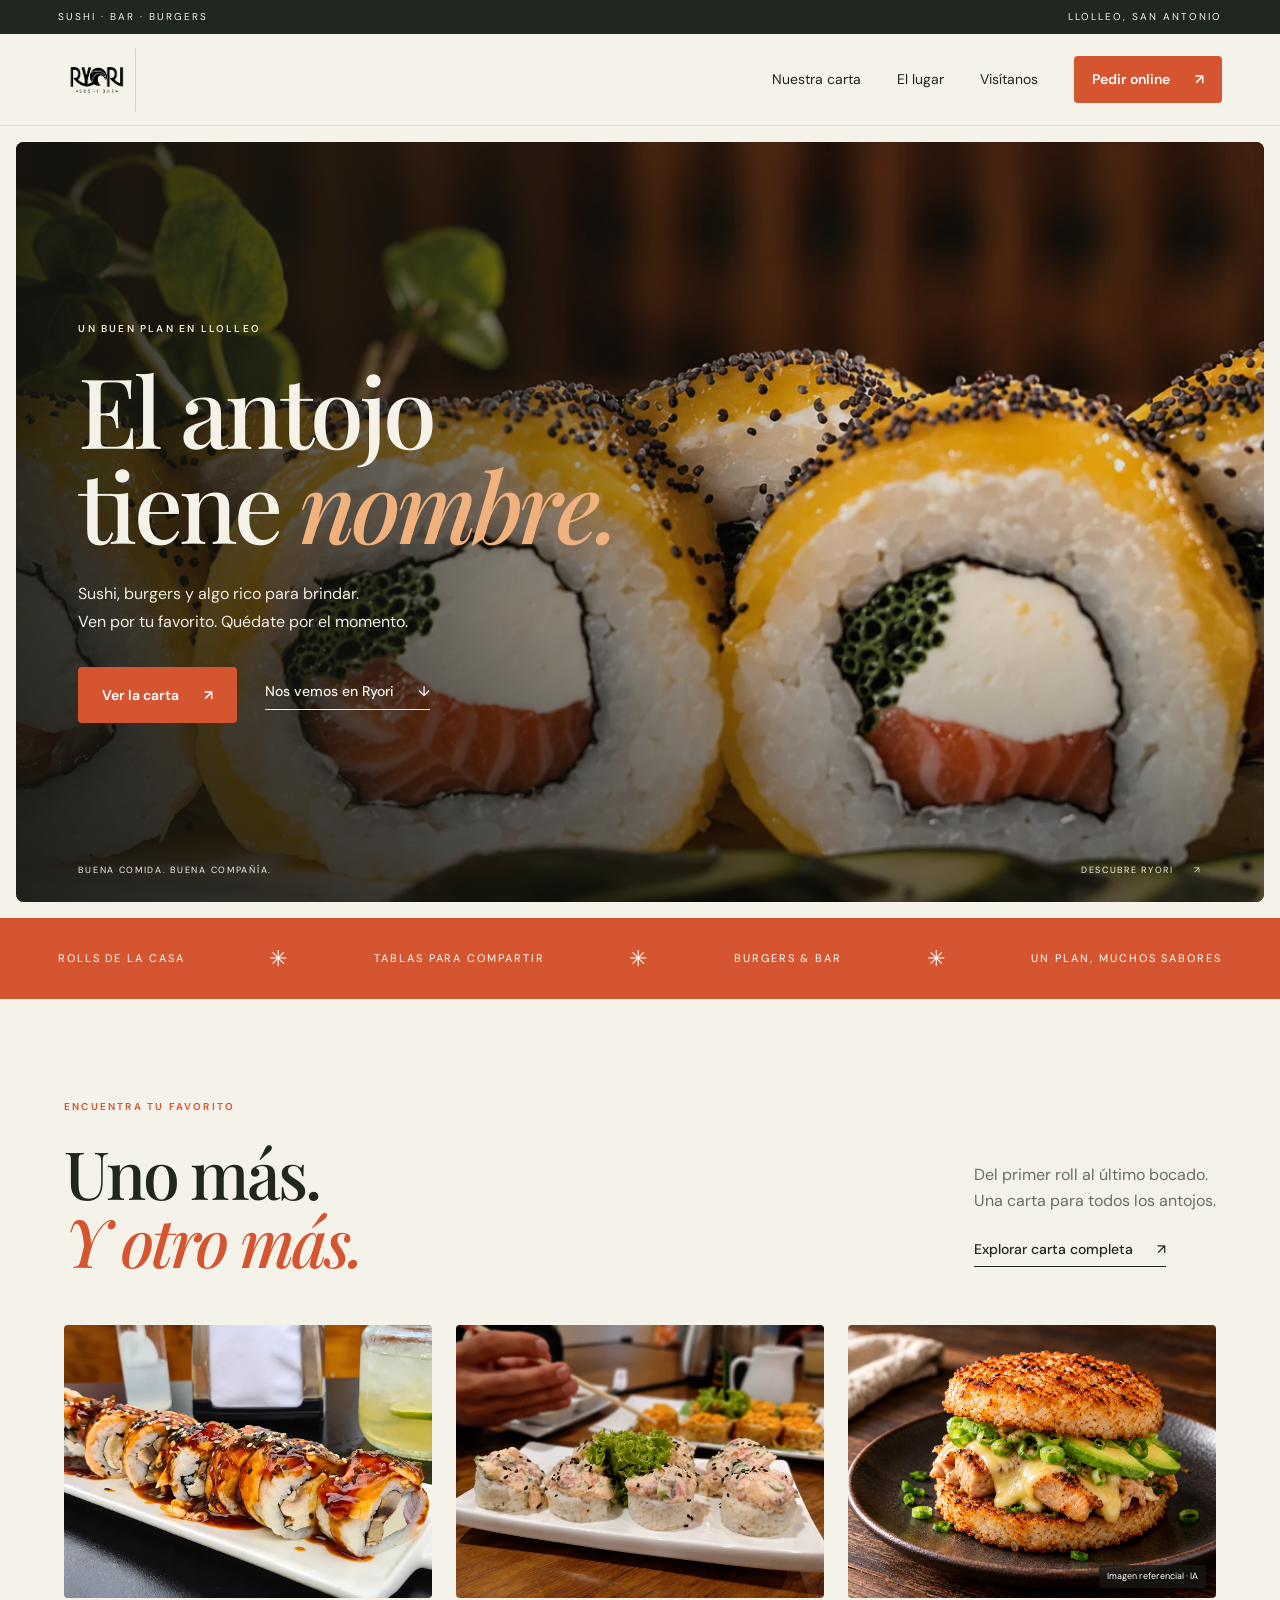
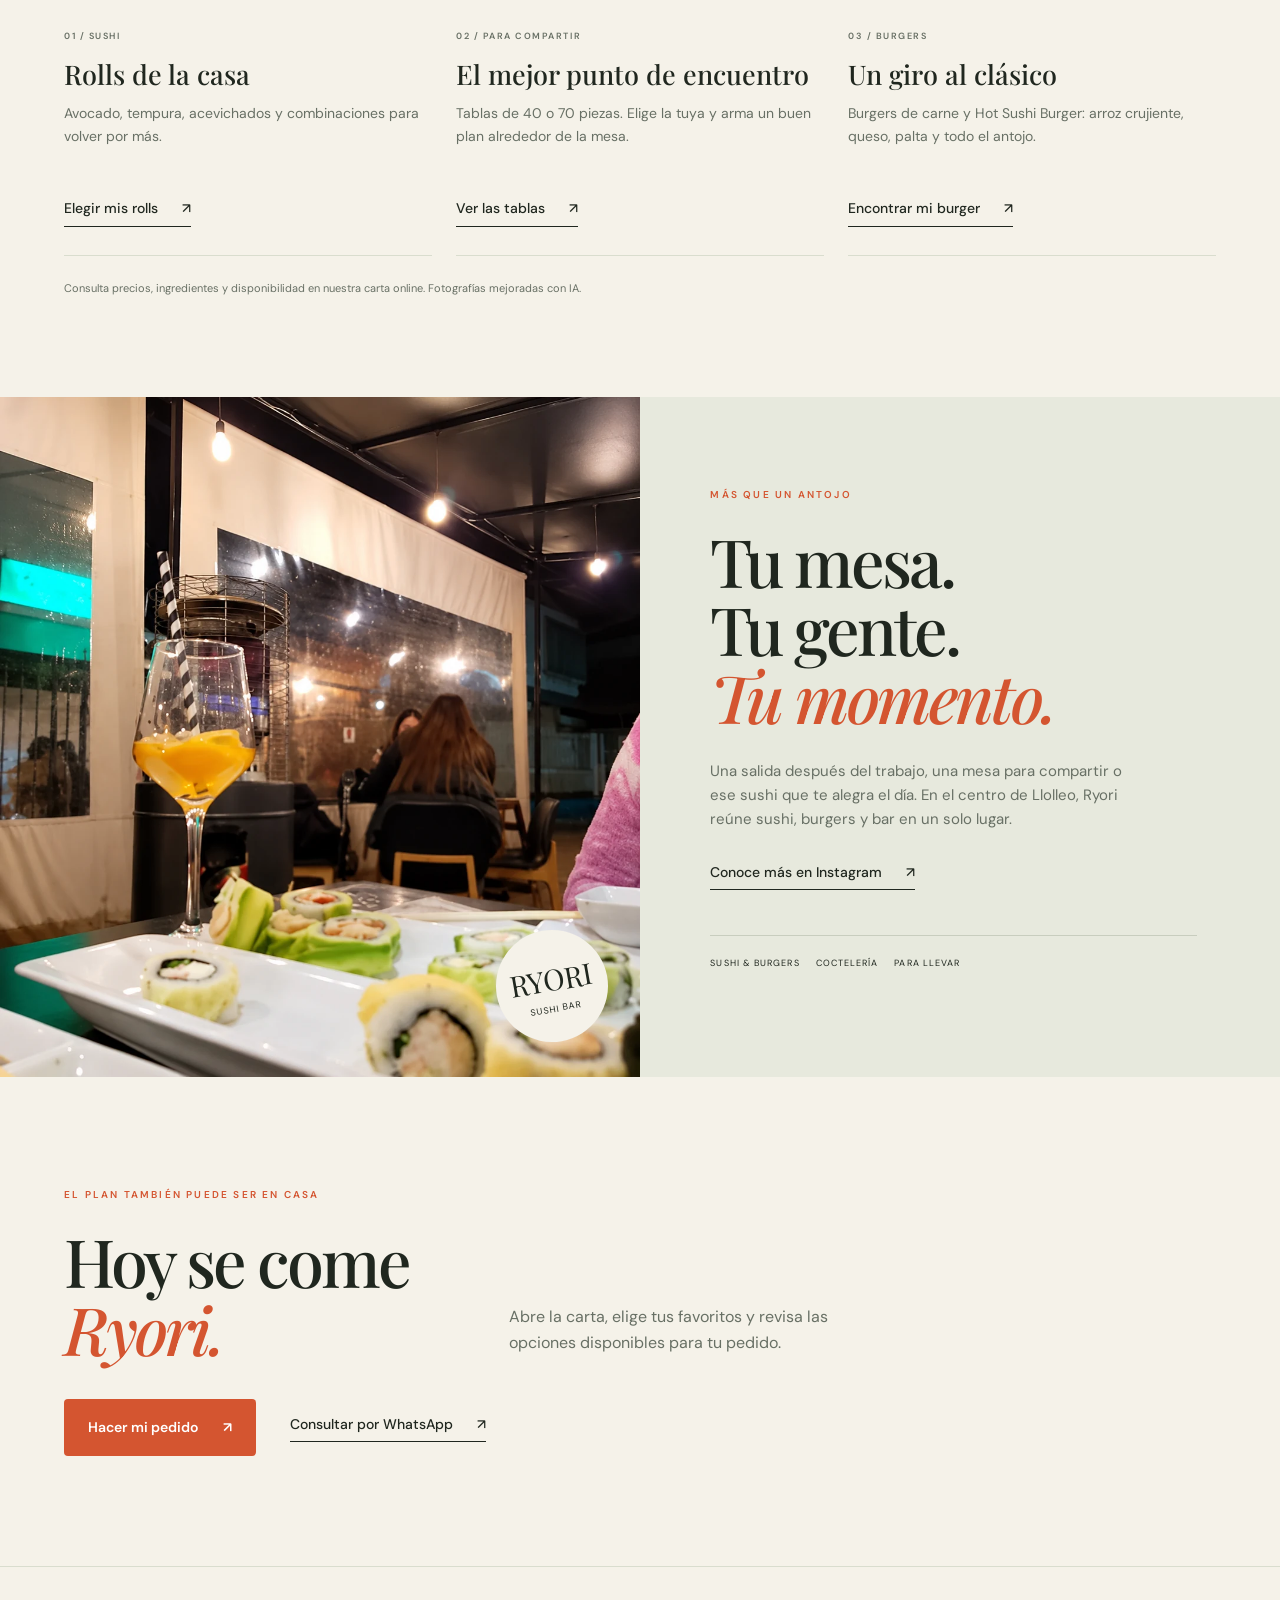
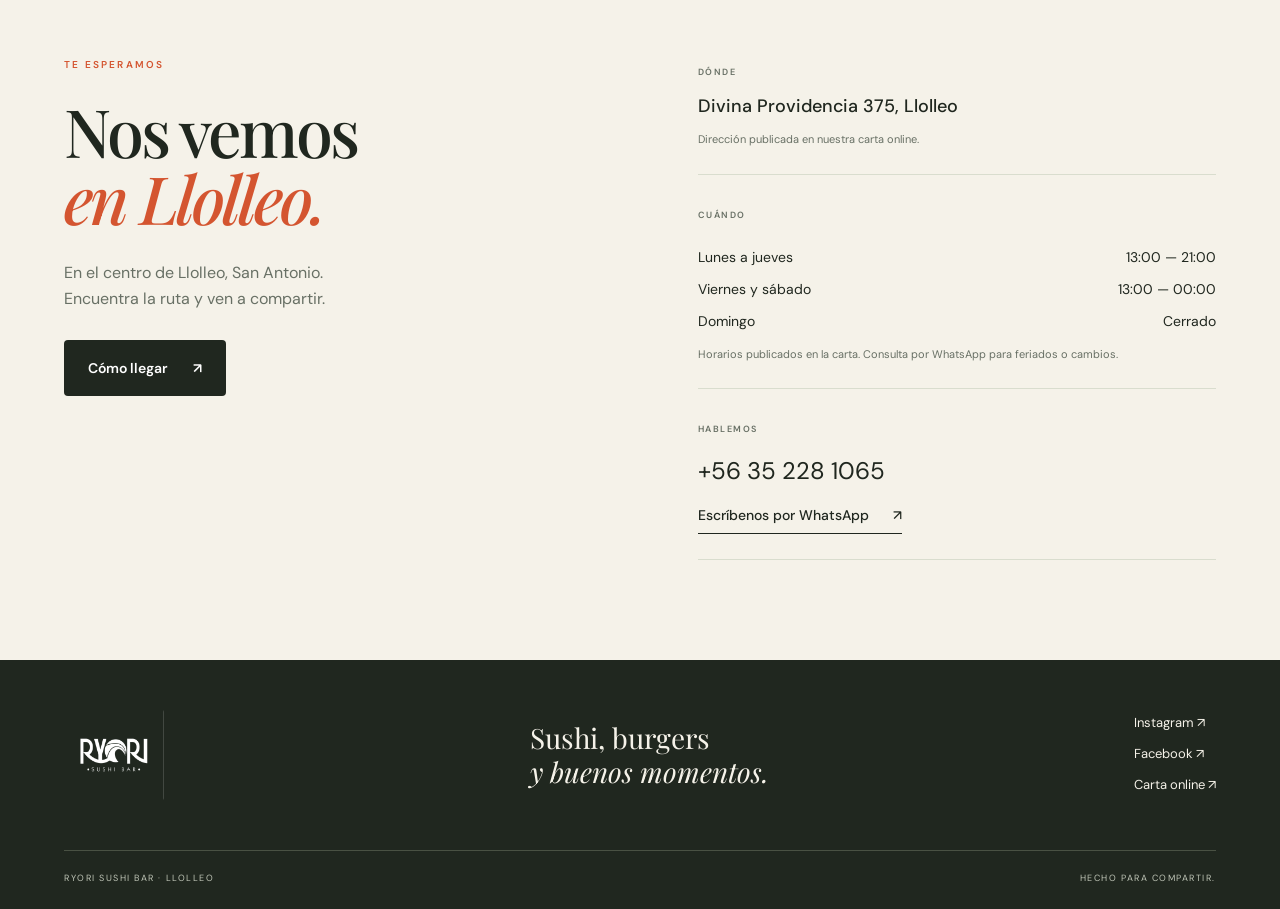
==== commit 33930ffa: "feat: add visual Ryori menu with AI dish references" ====
--- a/index.html
+++ b/index.html
@@ -26,7 +26,7 @@
     <a class="brand" href="#inicio" aria-label="Ryori Sushi Bar, inicio"><img src="assets/logo.webp" alt="Ryori Sushi Bar" width="90" height="90"></a>
     <button class="menu-toggle" type="button" aria-expanded="false" aria-controls="navigation">Menú <span aria-hidden="true">☰</span></button>
     <nav class="navigation" id="navigation" aria-label="Navegación principal">
-      <a href="#carta">Nuestra carta</a><a href="#ryori">El lugar</a><a href="#visitanos">Visítanos</a>
+      <a href="carta/">Nuestra carta</a><a href="#ryori">El lugar</a><a href="#visitanos">Visítanos</a>
       <a class="button small" href="https://menu.fu.do/ryori" target="_blank" rel="noopener">Pedir online <span aria-hidden="true">↗</span></a>
     </nav>
   </header>
@@ -34,16 +34,16 @@
     <section class="hero" id="inicio" aria-labelledby="hero-title">
       <img class="hero-image" src="assets/hero-hd.webp" alt="Rolls publicados en la carta de Ryori, con salmón, queso crema y cobertura de mango" width="1998" height="787" fetchpriority="high">
       <div class="hero-shade"></div>
-      <div class="hero-copy"><p class="eyebrow light">UN BUEN PLAN EN LLOLLEO</p><h1 id="hero-title">El antojo<br>tiene <em>nombre.</em></h1><p class="hero-description">Sushi, burgers y algo rico para brindar.<br>Ven por tu favorito. Quédate por el momento.</p><div class="hero-actions"><a class="button" href="https://menu.fu.do/ryori" target="_blank" rel="noopener">Ver carta y pedir <span aria-hidden="true">↗</span></a><a class="text-link light" href="#visitanos">Nos vemos en Ryori <span aria-hidden="true">↓</span></a></div></div>
-      <div class="hero-bottom"><span>BUENA COMIDA. BUENA COMPAÑÍA.</span><a href="#carta" aria-label="Descubrir nuestra carta">DESCUBRE RYORI <span aria-hidden="true">↓</span></a></div>
+      <div class="hero-copy"><p class="eyebrow light">UN BUEN PLAN EN LLOLLEO</p><h1 id="hero-title">El antojo<br>tiene <em>nombre.</em></h1><p class="hero-description">Sushi, burgers y algo rico para brindar.<br>Ven por tu favorito. Quédate por el momento.</p><div class="hero-actions"><a class="button" href="carta/">Ver la carta <span aria-hidden="true">↗</span></a><a class="text-link light" href="#visitanos">Nos vemos en Ryori <span aria-hidden="true">↓</span></a></div></div>
+      <div class="hero-bottom"><span>BUENA COMIDA. BUENA COMPAÑÍA.</span><a href="carta/" aria-label="Descubrir nuestra carta">DESCUBRE RYORI <span aria-hidden="true">↗</span></a></div>
     </section>
     <div class="ribbon" aria-hidden="true"><span>ROLLS DE LA CASA</span><i>✳</i><span>TABLAS PARA COMPARTIR</span><i>✳</i><span>BURGERS & BAR</span><i>✳</i><span>UN PLAN, MUCHOS SABORES</span></div>
     <section class="section menu-section" id="carta" aria-labelledby="carta-title">
-      <div class="section-heading"><div><p class="eyebrow">ENCUENTRA TU FAVORITO</p><h2 id="carta-title">Uno más.<br><em>Y otro más.</em></h2></div><div class="heading-note"><p>Del primer roll al último bocado.<br>Una carta para todos los antojos.</p><a class="text-link" href="https://menu.fu.do/ryori" target="_blank" rel="noopener">Explorar carta completa <span aria-hidden="true">↗</span></a></div></div>
+      <div class="section-heading"><div><p class="eyebrow">ENCUENTRA TU FAVORITO</p><h2 id="carta-title">Uno más.<br><em>Y otro más.</em></h2></div><div class="heading-note"><p>Del primer roll al último bocado.<br>Una carta para todos los antojos.</p><a class="text-link" href="carta/">Explorar carta completa <span aria-hidden="true">↗</span></a></div></div>
       <div class="food-grid">
-        <article class="food-card"><a class="photo-window" href="https://menu.fu.do/ryori" target="_blank" rel="noopener" aria-label="Ver los rolls en la carta de Ryori"><img src="assets/rolls-casa-hd.webp" alt="Rolls de Ryori servidos en una fuente, fotografía del restaurante mejorada con IA" width="1870" height="841" loading="lazy"></a><div class="food-body"><span class="number">01 / SUSHI</span><h3>Rolls de la casa</h3><p>Avocado, tempura, acevichados y combinaciones para volver por más.</p><a class="text-link" href="https://menu.fu.do/ryori" target="_blank" rel="noopener">Elegir mis rolls <span aria-hidden="true">↗</span></a></div></article>
-        <article class="food-card"><a class="photo-window" href="https://menu.fu.do/ryori" target="_blank" rel="noopener" aria-label="Ver las tablas en la carta de Ryori"><img src="assets/compartir-hd.webp" alt="Sushi servido en Ryori, fotografía del restaurante mejorada con IA" width="1448" height="1086" loading="lazy"></a><div class="food-body"><span class="number">02 / PARA COMPARTIR</span><h3>El mejor punto de encuentro</h3><p>Tablas de 40 o 70 piezas. Elige la tuya y arma un buen plan alrededor de la mesa.</p><a class="text-link" href="https://menu.fu.do/ryori" target="_blank" rel="noopener">Ver las tablas <span aria-hidden="true">↗</span></a></div></article>
-        <article class="food-card"><a class="photo-window" href="https://menu.fu.do/ryori" target="_blank" rel="noopener" aria-label="Ver burgers y Hot Sushi Burger en la carta"><img src="assets/hot-sushi-burger-hd.webp" alt="Imagen referencial creada con IA de una Hot Sushi Burger de pollo, queso, palta y cebollín" width="1448" height="1086" loading="lazy"><span class="photo-caption">Imagen referencial · IA</span></a><div class="food-body"><span class="number">03 / BURGERS</span><h3>Un giro al clásico</h3><p>Burgers de carne y Hot Sushi Burger: arroz crujiente, queso, palta y todo el antojo.</p><a class="text-link" href="https://menu.fu.do/ryori" target="_blank" rel="noopener">Encontrar mi burger <span aria-hidden="true">↗</span></a></div></article>
+        <article class="food-card"><a class="photo-window" href="carta/" aria-label="Ver los rolls en la carta de Ryori"><img src="assets/rolls-casa-hd.webp" alt="Rolls de Ryori servidos en una fuente, fotografía del restaurante mejorada con IA" width="1870" height="841" loading="lazy"></a><div class="food-body"><span class="number">01 / SUSHI</span><h3>Rolls de la casa</h3><p>Avocado, tempura, acevichados y combinaciones para volver por más.</p><a class="text-link" href="carta/">Elegir mis rolls <span aria-hidden="true">↗</span></a></div></article>
+        <article class="food-card"><a class="photo-window" href="carta/" aria-label="Ver las tablas en la carta de Ryori"><img src="assets/compartir-hd.webp" alt="Sushi servido en Ryori, fotografía del restaurante mejorada con IA" width="1448" height="1086" loading="lazy"></a><div class="food-body"><span class="number">02 / PARA COMPARTIR</span><h3>El mejor punto de encuentro</h3><p>Tablas de 40 o 70 piezas. Elige la tuya y arma un buen plan alrededor de la mesa.</p><a class="text-link" href="carta/">Ver las tablas <span aria-hidden="true">↗</span></a></div></article>
+        <article class="food-card"><a class="photo-window" href="carta/" aria-label="Ver burgers y Hot Sushi Burger en la carta"><img src="assets/hot-sushi-burger-hd.webp" alt="Imagen referencial creada con IA de una Hot Sushi Burger de pollo, queso, palta y cebollín" width="1448" height="1086" loading="lazy"><span class="photo-caption">Imagen referencial · IA</span></a><div class="food-body"><span class="number">03 / BURGERS</span><h3>Un giro al clásico</h3><p>Burgers de carne y Hot Sushi Burger: arroz crujiente, queso, palta y todo el antojo.</p><a class="text-link" href="carta/">Encontrar mi burger <span aria-hidden="true">↗</span></a></div></article>
       </div>
       <p class="menu-footnote">Consulta precios, ingredientes y disponibilidad en nuestra carta online. Fotografías mejoradas con IA.</p>
     </section>
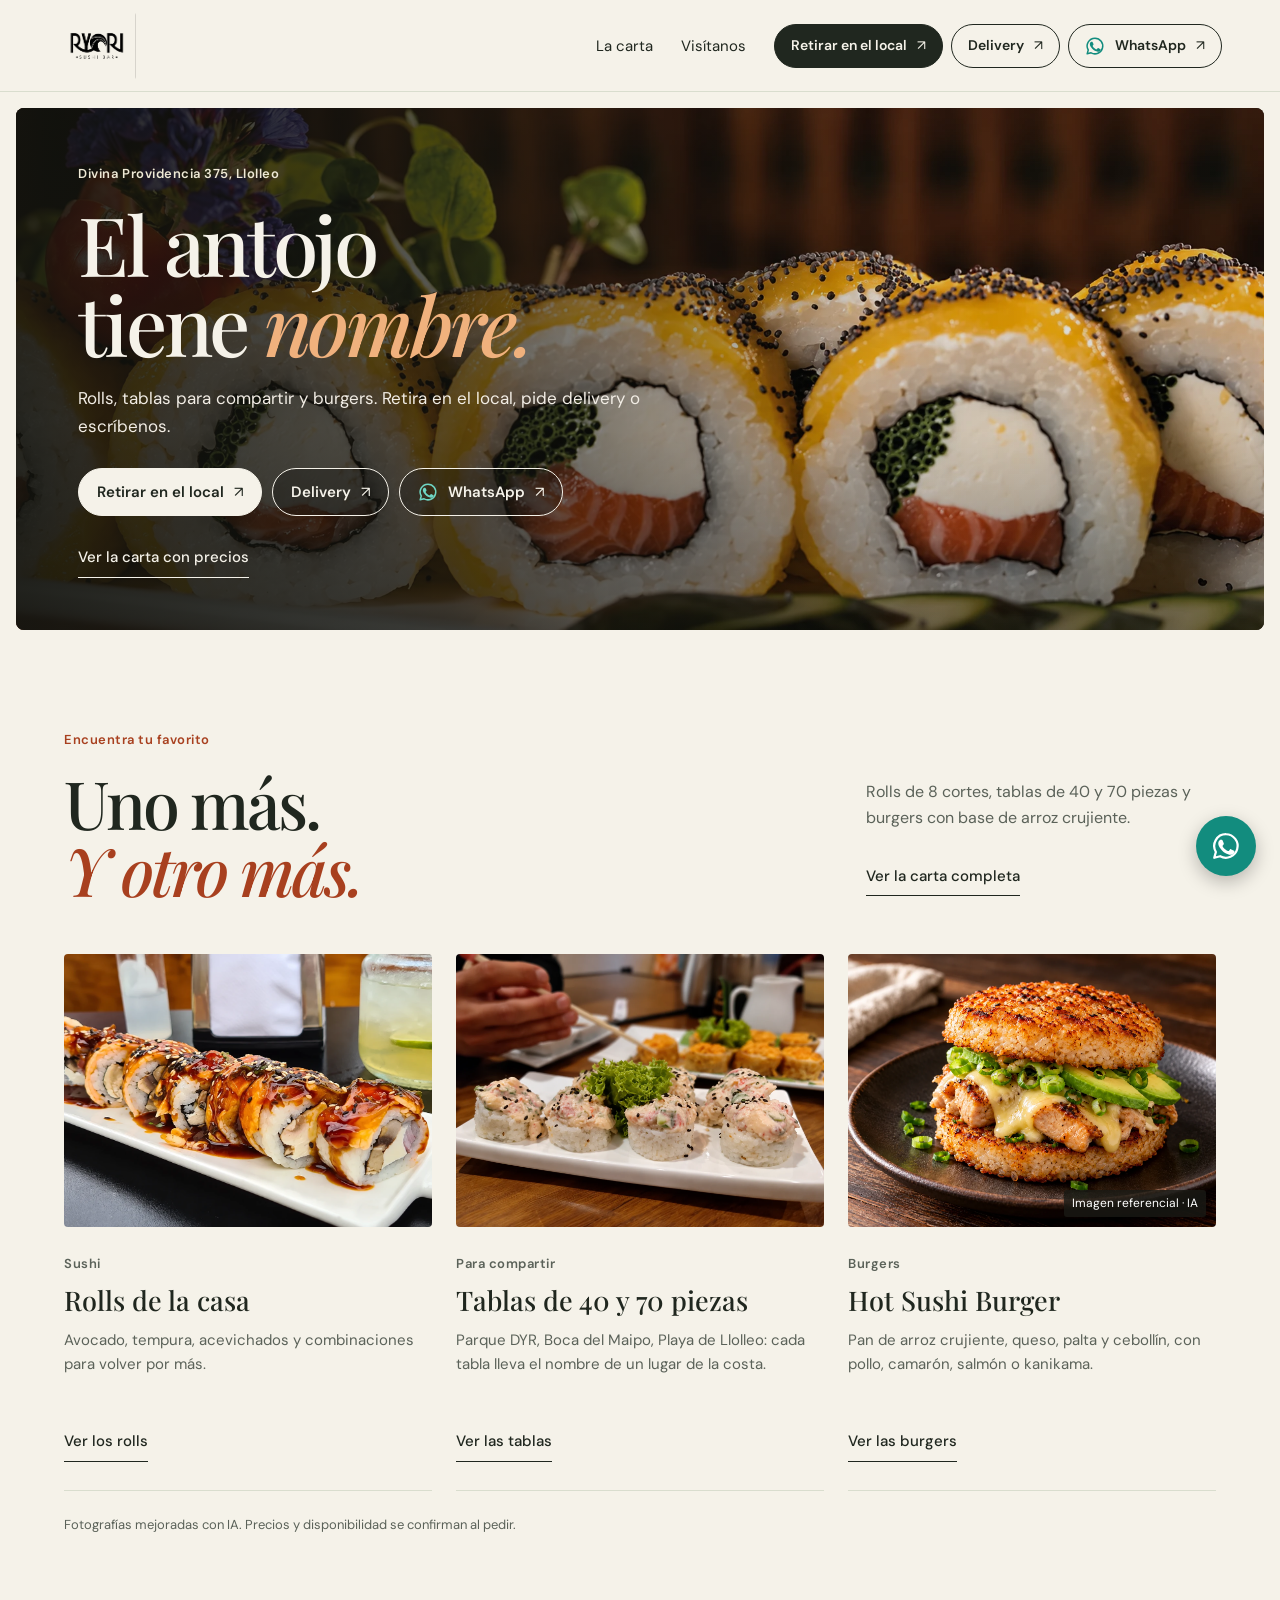
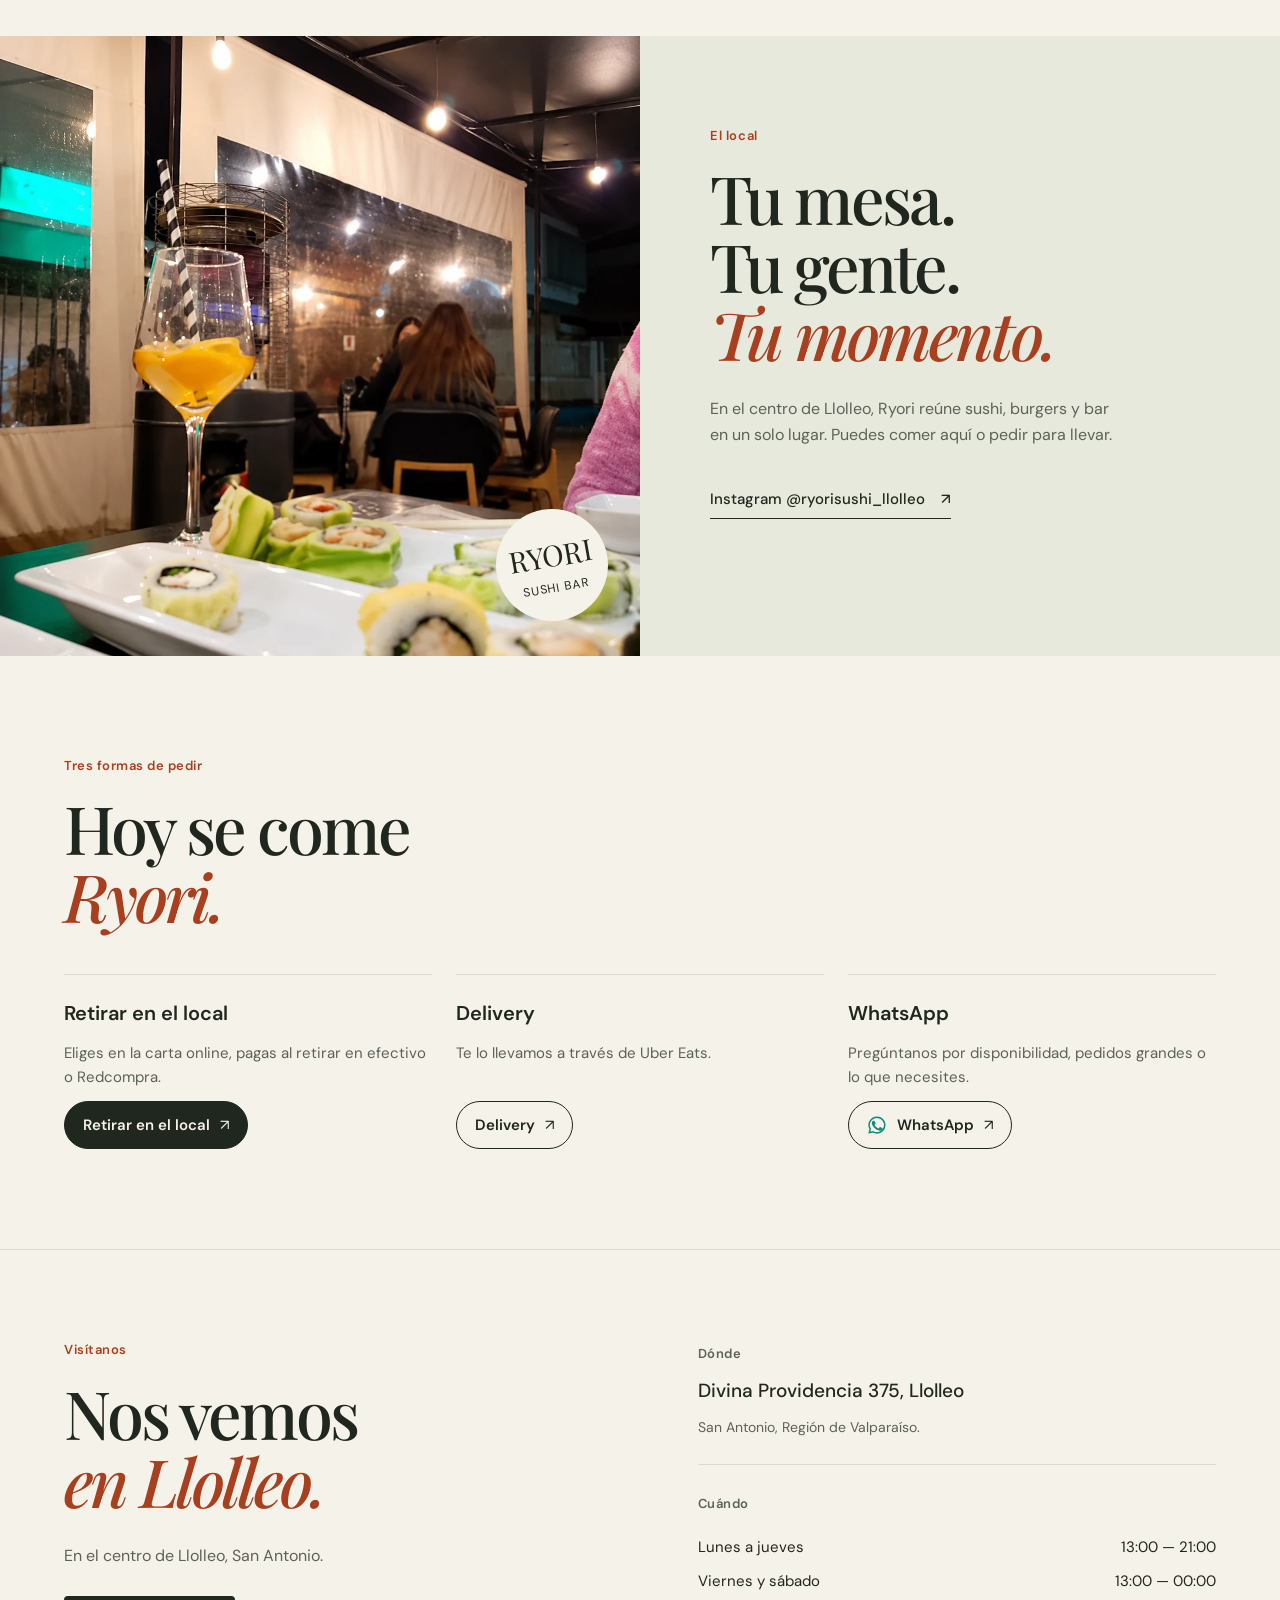
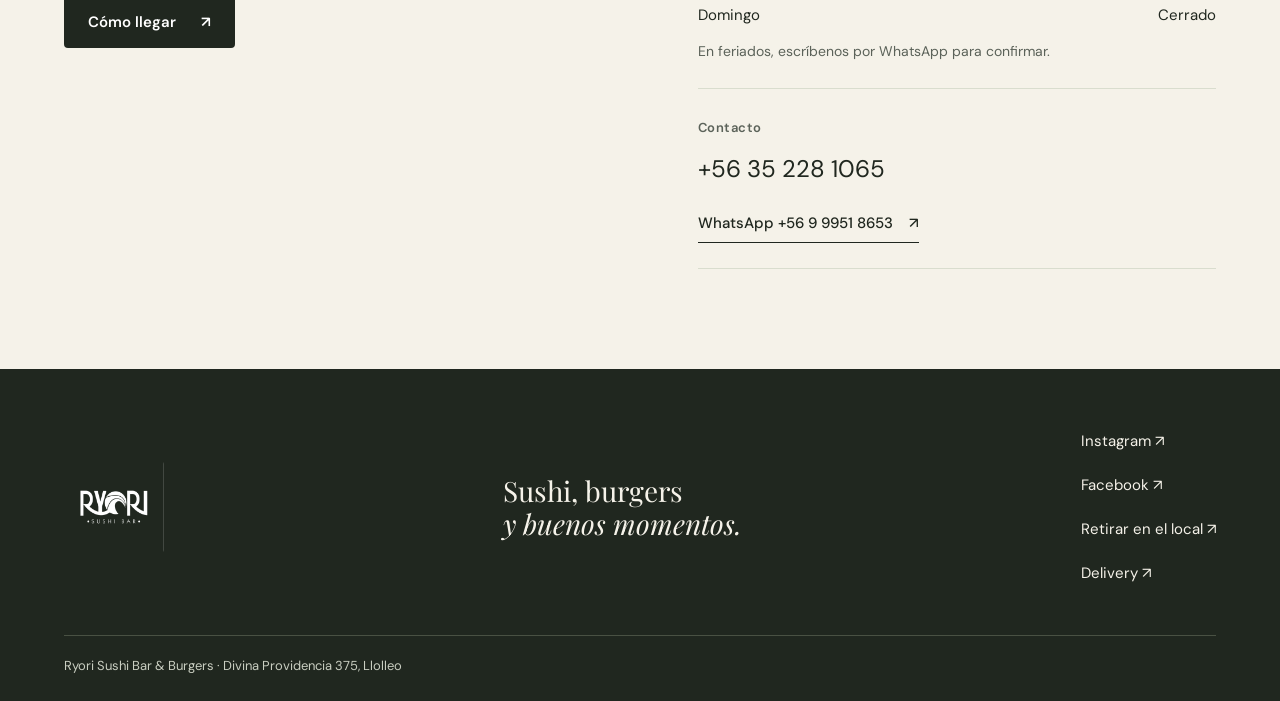
==== commit c5938de5: "Fase 1: buscador global, tres canales de compra y WhatsApp - Buscador en toda la carta, sin tildes n" ====
--- a/index.html
+++ b/index.html
@@ -1,60 +1,93 @@
-<!doctype html>
-<html lang="es-CL">
-<head>
-  <meta charset="utf-8">
-  <meta name="viewport" content="width=device-width, initial-scale=1">
-  <title>Ryori Sushi Bar · Sushi, burgers y buenos momentos en Llolleo</title>
-  <meta name="description" content="Descubre Ryori Sushi Bar en Llolleo: rolls, tablas para compartir, burgers y coctelería. Revisa la carta, pide online o ven a conocernos.">
-  <meta name="robots" content="noindex,nofollow">
-  <meta name="theme-color" content="#171b17">
-  <meta property="og:title" content="Ryori Sushi Bar · El antojo tiene nombre">
-  <meta property="og:description" content="Sushi, burgers y buenos momentos en Llolleo. Encuentra tu próximo favorito en nuestra carta.">
-  <meta property="og:image" content="https://ryiori.vercel.app/assets/hero-hd.webp">
-  <meta property="og:type" content="website">
-  <link rel="icon" href="assets/logo.webp">
-  <link rel="preload" as="image" href="assets/hero-hd.webp">
-  <link rel="preconnect" href="https://fonts.googleapis.com">
-  <link rel="preconnect" href="https://fonts.gstatic.com" crossorigin>
-  <link href="https://fonts.googleapis.com/css2?family=DM+Sans:wght@400;500;600;700&family=Playfair+Display:ital,wght@0,500;0,600;0,700;1,500;1,600&display=swap" rel="stylesheet">
-  <link rel="stylesheet" href="styles.css">
-  <script src="site.js" defer></script>
-</head>
-<body>
-  <a class="skip" href="#contenido">Ir al contenido</a>
-  <div class="topline"><span>SUSHI · BAR · BURGERS</span><span>LLOLLEO, SAN ANTONIO</span></div>
-  <header class="header">
-    <a class="brand" href="#inicio" aria-label="Ryori Sushi Bar, inicio"><img src="assets/logo.webp" alt="Ryori Sushi Bar" width="90" height="90"></a>
-    <button class="menu-toggle" type="button" aria-expanded="false" aria-controls="navigation">Menú <span aria-hidden="true">☰</span></button>
-    <nav class="navigation" id="navigation" aria-label="Navegación principal">
-      <a href="carta/">Nuestra carta</a><a href="#ryori">El lugar</a><a href="#visitanos">Visítanos</a>
-      <a class="button small" href="https://menu.fu.do/ryori" target="_blank" rel="noopener">Pedir online <span aria-hidden="true">↗</span></a>
-    </nav>
-  </header>
-  <main id="contenido">
-    <section class="hero" id="inicio" aria-labelledby="hero-title">
-      <img class="hero-image" src="assets/hero-hd.webp" alt="Rolls publicados en la carta de Ryori, con salmón, queso crema y cobertura de mango" width="1998" height="787" fetchpriority="high">
-      <div class="hero-shade"></div>
-      <div class="hero-copy"><p class="eyebrow light">UN BUEN PLAN EN LLOLLEO</p><h1 id="hero-title">El antojo<br>tiene <em>nombre.</em></h1><p class="hero-description">Sushi, burgers y algo rico para brindar.<br>Ven por tu favorito. Quédate por el momento.</p><div class="hero-actions"><a class="button" href="carta/">Ver la carta <span aria-hidden="true">↗</span></a><a class="text-link light" href="#visitanos">Nos vemos en Ryori <span aria-hidden="true">↓</span></a></div></div>
-      <div class="hero-bottom"><span>BUENA COMIDA. BUENA COMPAÑÍA.</span><a href="carta/" aria-label="Descubrir nuestra carta">DESCUBRE RYORI <span aria-hidden="true">↗</span></a></div>
-    </section>
-    <div class="ribbon" aria-hidden="true"><span>ROLLS DE LA CASA</span><i>✳</i><span>TABLAS PARA COMPARTIR</span><i>✳</i><span>BURGERS & BAR</span><i>✳</i><span>UN PLAN, MUCHOS SABORES</span></div>
-    <section class="section menu-section" id="carta" aria-labelledby="carta-title">
-      <div class="section-heading"><div><p class="eyebrow">ENCUENTRA TU FAVORITO</p><h2 id="carta-title">Uno más.<br><em>Y otro más.</em></h2></div><div class="heading-note"><p>Del primer roll al último bocado.<br>Una carta para todos los antojos.</p><a class="text-link" href="carta/">Explorar carta completa <span aria-hidden="true">↗</span></a></div></div>
-      <div class="food-grid">
-        <article class="food-card"><a class="photo-window" href="carta/" aria-label="Ver los rolls en la carta de Ryori"><img src="assets/rolls-casa-hd.webp" alt="Rolls de Ryori servidos en una fuente, fotografía del restaurante mejorada con IA" width="1870" height="841" loading="lazy"></a><div class="food-body"><span class="number">01 / SUSHI</span><h3>Rolls de la casa</h3><p>Avocado, tempura, acevichados y combinaciones para volver por más.</p><a class="text-link" href="carta/">Elegir mis rolls <span aria-hidden="true">↗</span></a></div></article>
-        <article class="food-card"><a class="photo-window" href="carta/" aria-label="Ver las tablas en la carta de Ryori"><img src="assets/compartir-hd.webp" alt="Sushi servido en Ryori, fotografía del restaurante mejorada con IA" width="1448" height="1086" loading="lazy"></a><div class="food-body"><span class="number">02 / PARA COMPARTIR</span><h3>El mejor punto de encuentro</h3><p>Tablas de 40 o 70 piezas. Elige la tuya y arma un buen plan alrededor de la mesa.</p><a class="text-link" href="carta/">Ver las tablas <span aria-hidden="true">↗</span></a></div></article>
-        <article class="food-card"><a class="photo-window" href="carta/" aria-label="Ver burgers y Hot Sushi Burger en la carta"><img src="assets/hot-sushi-burger-hd.webp" alt="Imagen referencial creada con IA de una Hot Sushi Burger de pollo, queso, palta y cebollín" width="1448" height="1086" loading="lazy"><span class="photo-caption">Imagen referencial · IA</span></a><div class="food-body"><span class="number">03 / BURGERS</span><h3>Un giro al clásico</h3><p>Burgers de carne y Hot Sushi Burger: arroz crujiente, queso, palta y todo el antojo.</p><a class="text-link" href="carta/">Encontrar mi burger <span aria-hidden="true">↗</span></a></div></article>
-      </div>
-      <p class="menu-footnote">Consulta precios, ingredientes y disponibilidad en nuestra carta online. Fotografías mejoradas con IA.</p>
-    </section>
-    <section class="place-section" id="ryori" aria-labelledby="place-title">
-      <div class="place-photo"><div class="photo-window"><img src="assets/ambiente-hd.webp" alt="Una mesa con sushi y el interior de Ryori en Llolleo, fotografía del local mejorada con IA" width="1086" height="1448" loading="lazy"></div><span class="place-stamp">RYORI<br><small>SUSHI BAR</small></span></div>
-      <div class="place-copy"><p class="eyebrow">MÁS QUE UN ANTOJO</p><h2 id="place-title">Tu mesa.<br>Tu gente.<br><em>Tu momento.</em></h2><p>Una salida después del trabajo, una mesa para compartir o ese sushi que te alegra el día. En el centro de Llolleo, Ryori reúne sushi, burgers y bar en un solo lugar.</p><a class="text-link" href="https://www.instagram.com/ryorisushi_llolleo/" target="_blank" rel="noopener">Conoce más en Instagram <span aria-hidden="true">↗</span></a><div class="place-details"><span>SUSHI & BURGERS</span><span>COCTELERÍA</span><span>PARA LLEVAR</span></div></div>
-    </section>
-    <section class="order-section section" aria-labelledby="order-title"><p class="eyebrow">EL PLAN TAMBIÉN PUEDE SER EN CASA</p><div class="order-heading"><h2 id="order-title">Hoy se come<br><em>Ryori.</em></h2><p>Abre la carta, elige tus favoritos y revisa las opciones disponibles para tu pedido.</p></div><div class="order-actions"><a class="button" href="https://menu.fu.do/ryori" target="_blank" rel="noopener">Hacer mi pedido <span aria-hidden="true">↗</span></a><a class="text-link" href="https://api.whatsapp.com/send?phone=56999518653" target="_blank" rel="noopener">Consultar por WhatsApp <span aria-hidden="true">↗</span></a></div></section>
-    <section class="visit-section section" id="visitanos" aria-labelledby="visit-title"><div class="visit-intro"><p class="eyebrow">TE ESPERAMOS</p><h2 id="visit-title">Nos vemos<br><em>en Llolleo.</em></h2><p>En el centro de Llolleo, San Antonio.<br>Encuentra la ruta y ven a compartir.</p><a class="button dark" href="https://www.google.com/maps/search/?api=1&query=Ryori+Sushi+Llolleo" target="_blank" rel="noopener">Cómo llegar <span aria-hidden="true">↗</span></a></div><div class="visit-info"><div><span class="number">DÓNDE</span><h3>Divina Providencia 375, Llolleo</h3><p>Dirección publicada en nuestra carta online.</p></div><div><span class="number">CUÁNDO</span><dl class="hours"><div><dt>Lunes a jueves</dt><dd>13:00 — 21:00</dd></div><div><dt>Viernes y sábado</dt><dd>13:00 — 00:00</dd></div><div><dt>Domingo</dt><dd>Cerrado</dd></div></dl><p>Horarios publicados en la carta. Consulta por WhatsApp para feriados o cambios.</p></div><div><span class="number">HABLEMOS</span><a class="phone-link" href="tel:+56352281065">+56 35 228 1065</a><a class="text-link" href="https://api.whatsapp.com/send?phone=56999518653" target="_blank" rel="noopener">Escríbenos por WhatsApp <span aria-hidden="true">↗</span></a></div></div></section>
-  </main>
-  <footer class="footer"><div class="footer-top"><a class="brand" href="#inicio" aria-label="Volver al inicio"><img src="assets/logo.webp" alt="Ryori Sushi Bar" width="110" height="110" loading="lazy"></a><p>Sushi, burgers<br><em>y buenos momentos.</em></p><div><a href="https://www.instagram.com/ryorisushi_llolleo/" target="_blank" rel="noopener">Instagram ↗</a><a href="https://www.facebook.com/RyoriSushiOficial" target="_blank" rel="noopener">Facebook ↗</a><a href="https://menu.fu.do/ryori" target="_blank" rel="noopener">Carta online ↗</a></div></div><div class="footer-bottom"><span>RYORI SUSHI BAR · LLOLLEO</span><span>HECHO PARA COMPARTIR.</span></div></footer>
-  <a class="mobile-order" href="https://menu.fu.do/ryori" target="_blank" rel="noopener">Ver carta y pedir <span aria-hidden="true">↗</span></a>
-</body>
-</html>
+<!doctype html>
+<html lang="es-CL">
+<head>
+  <meta charset="utf-8">
+  <meta name="viewport" content="width=device-width, initial-scale=1">
+  <title>Ryori Sushi Bar · Sushi y burgers en Llolleo</title>
+  <meta name="description" content="Ryori Sushi Bar & Burgers en Llolleo, San Antonio: rolls, tablas para compartir y burgers. Retira en el local, pide delivery por Uber Eats o escríbenos por WhatsApp.">
+  <meta name="robots" content="noindex,nofollow">
+  <meta name="theme-color" content="#171b17">
+  <meta property="og:title" content="Ryori Sushi Bar · Sushi y burgers en Llolleo">
+  <meta property="og:description" content="Retira en Divina Providencia 375, pide delivery por Uber Eats o escríbenos por WhatsApp.">
+  <meta property="og:image" content="https://ryiori.vercel.app/assets/hero-hd.webp">
+  <meta property="og:type" content="website">
+  <link rel="icon" href="assets/logo.webp">
+  <link rel="preload" as="image" href="assets/hero-hd.webp">
+  <link rel="preconnect" href="https://fonts.googleapis.com">
+  <link rel="preconnect" href="https://fonts.gstatic.com" crossorigin>
+  <link href="https://fonts.googleapis.com/css2?family=DM+Sans:wght@400;500;600;700&family=Playfair+Display:ital,wght@0,500;0,600;0,700;1,500;1,600&display=swap" rel="stylesheet">
+  <link rel="stylesheet" href="styles.css">
+  <link rel="stylesheet" href="comun.css">
+  <script src="site.js" defer></script>
+</head>
+<body>
+  <a class="skip" href="#contenido">Ir al contenido</a>
+  <header class="header">
+    <a class="brand" href="#inicio" aria-label="Ryori Sushi Bar, inicio"><img src="assets/logo.webp" alt="Ryori Sushi Bar" width="90" height="90"></a>
+    <button class="menu-toggle" type="button" aria-expanded="false" aria-controls="navigation">Menú <span aria-hidden="true">☰</span></button>
+    <nav class="navigation" id="navigation" aria-label="Navegación principal">
+      <a href="carta/">La carta</a><a href="#visitanos">Visítanos</a>
+      <div class="canales">
+        <a class="canal canal-retiro" href="https://menu.fu.do/ryori" target="_blank" rel="noopener">Retirar en el local <span class="ext" aria-hidden="true">↗</span></a>
+        <a class="canal canal-delivery" href="https://www.ubereats.com/cl-en/store/ryori-sushi/pJ2VaHH-VmKoWFzFx3EKbg" target="_blank" rel="noopener">Delivery <span class="ext" aria-hidden="true">↗</span></a>
+        <a class="canal canal-whatsapp" href="https://wa.me/56999518653" target="_blank" rel="noopener"><svg class="wa-icono" viewBox="0 0 24 24" aria-hidden="true"><use href="#icono-wa"/></svg>WhatsApp <span class="ext" aria-hidden="true">↗</span></a>
+      </div>
+    </nav>
+  </header>
+  <main id="contenido">
+    <section class="hero" id="inicio" aria-labelledby="hero-title">
+      <img class="hero-image" src="assets/hero-hd.webp" alt="Rolls de Ryori con salmón, queso crema y cobertura de mango" width="1998" height="787" fetchpriority="high">
+      <div class="hero-shade"></div>
+      <div class="hero-copy">
+        <p class="eyebrow light">Divina Providencia 375, Llolleo</p>
+        <h1 id="hero-title">El antojo<br>tiene <em>nombre.</em></h1>
+        <p class="hero-description">Rolls, tablas para compartir y burgers. Retira en el local, pide delivery o escríbenos.</p>
+        <div class="canales sobre-oscuro hero-canales">
+          <a class="canal canal-retiro" href="https://menu.fu.do/ryori" target="_blank" rel="noopener">Retirar en el local <span class="ext" aria-hidden="true">↗</span></a>
+          <a class="canal canal-delivery" href="https://www.ubereats.com/cl-en/store/ryori-sushi/pJ2VaHH-VmKoWFzFx3EKbg" target="_blank" rel="noopener">Delivery <span class="ext" aria-hidden="true">↗</span></a>
+          <a class="canal canal-whatsapp" href="https://wa.me/56999518653" target="_blank" rel="noopener"><svg class="wa-icono" viewBox="0 0 24 24" aria-hidden="true"><use href="#icono-wa"/></svg>WhatsApp <span class="ext" aria-hidden="true">↗</span></a>
+        </div>
+        <a class="text-link light hero-carta" href="carta/">Ver la carta con precios</a>
+      </div>
+    </section>
+    <section class="section menu-section" id="carta" aria-labelledby="carta-title">
+      <div class="section-heading"><div><p class="eyebrow">Encuentra tu favorito</p><h2 id="carta-title">Uno más.<br><em>Y otro más.</em></h2></div><div class="heading-note"><p>Rolls de 8 cortes, tablas de 40 y 70 piezas y burgers con base de arroz crujiente.</p><a class="text-link" href="carta/">Ver la carta completa</a></div></div>
+      <div class="food-grid">
+        <article class="food-card"><a class="photo-window" href="carta/#sushi" aria-label="Ver los rolls en la carta"><img src="assets/rolls-casa-hd.webp" alt="Rolls de Ryori servidos en una fuente, fotografía del restaurante mejorada con IA" width="1870" height="841" loading="lazy"></a><div class="food-body"><span class="number">Sushi</span><h3>Rolls de la casa</h3><p>Avocado, tempura, acevichados y combinaciones para volver por más.</p><a class="text-link" href="carta/#sushi">Ver los rolls</a></div></article>
+        <article class="food-card"><a class="photo-window" href="carta/#tablas" aria-label="Ver las tablas en la carta"><img src="assets/compartir-hd.webp" alt="Sushi servido en Ryori, fotografía del restaurante mejorada con IA" width="1448" height="1086" loading="lazy"></a><div class="food-body"><span class="number">Para compartir</span><h3>Tablas de 40 y 70 piezas</h3><p>Parque DYR, Boca del Maipo, Playa de Llolleo: cada tabla lleva el nombre de un lugar de la costa.</p><a class="text-link" href="carta/#tablas">Ver las tablas</a></div></article>
+        <article class="food-card"><a class="photo-window" href="carta/#burgers" aria-label="Ver las burgers en la carta"><img src="assets/hot-sushi-burger-hd.webp" alt="Imagen referencial creada con IA de una Hot Sushi Burger de pollo, queso, palta y cebollín" width="1448" height="1086" loading="lazy"><span class="photo-caption">Imagen referencial · IA</span></a><div class="food-body"><span class="number">Burgers</span><h3>Hot Sushi Burger</h3><p>Pan de arroz crujiente, queso, palta y cebollín, con pollo, camarón, salmón o kanikama.</p><a class="text-link" href="carta/#burgers">Ver las burgers</a></div></article>
+      </div>
+      <p class="menu-footnote">Fotografías mejoradas con IA. Precios y disponibilidad se confirman al pedir.</p>
+    </section>
+    <section class="place-section" id="ryori" aria-labelledby="place-title">
+      <div class="place-photo"><div class="photo-window"><img src="assets/ambiente-hd.webp" alt="Una mesa con sushi y el interior de Ryori en Llolleo, fotografía del local mejorada con IA" width="1086" height="1448" loading="lazy"></div><span class="place-stamp">RYORI<br><small>SUSHI BAR</small></span></div>
+      <div class="place-copy"><p class="eyebrow">El local</p><h2 id="place-title">Tu mesa.<br>Tu gente.<br><em>Tu momento.</em></h2><p>En el centro de Llolleo, Ryori reúne sushi, burgers y bar en un solo lugar. Puedes comer aquí o pedir para llevar.</p><a class="text-link" href="https://www.instagram.com/ryorisushi_llolleo/" target="_blank" rel="noopener">Instagram @ryorisushi_llolleo <span aria-hidden="true">↗</span></a></div>
+    </section>
+    <section class="order-section section" aria-labelledby="order-title">
+      <p class="eyebrow">Tres formas de pedir</p>
+      <h2 id="order-title">Hoy se come<br><em>Ryori.</em></h2>
+      <ul class="formas-pedir">
+        <li><h3>Retirar en el local</h3><p>Eliges en la carta online, pagas al retirar en efectivo o Redcompra.</p><a class="canal canal-retiro" href="https://menu.fu.do/ryori" target="_blank" rel="noopener">Retirar en el local <span class="ext" aria-hidden="true">↗</span></a></li>
+        <li><h3>Delivery</h3><p>Te lo llevamos a través de Uber Eats.</p><a class="canal canal-delivery" href="https://www.ubereats.com/cl-en/store/ryori-sushi/pJ2VaHH-VmKoWFzFx3EKbg" target="_blank" rel="noopener">Delivery <span class="ext" aria-hidden="true">↗</span></a></li>
+        <li><h3>WhatsApp</h3><p>Pregúntanos por disponibilidad, pedidos grandes o lo que necesites.</p><a class="canal canal-whatsapp" href="https://wa.me/56999518653" target="_blank" rel="noopener"><svg class="wa-icono" viewBox="0 0 24 24" aria-hidden="true"><use href="#icono-wa"/></svg>WhatsApp <span class="ext" aria-hidden="true">↗</span></a></li>
+      </ul>
+    </section>
+    <section class="visit-section section" id="visitanos" aria-labelledby="visit-title"><div class="visit-intro"><p class="eyebrow">Visítanos</p><h2 id="visit-title">Nos vemos<br><em>en Llolleo.</em></h2><p>En el centro de Llolleo, San Antonio.</p><a class="button dark" href="https://www.google.com/maps/dir/?api=1&amp;destination=-33.6123105%2C-71.6176851" target="_blank" rel="noopener">Cómo llegar <span aria-hidden="true">↗</span></a></div><div class="visit-info"><div><span class="number">Dónde</span><h3>Divina Providencia 375, Llolleo</h3><p>San Antonio, Región de Valparaíso.</p></div><div><span class="number">Cuándo</span><dl class="hours"><div><dt>Lunes a jueves</dt><dd>13:00 — 21:00</dd></div><div><dt>Viernes y sábado</dt><dd>13:00 — 00:00</dd></div><div><dt>Domingo</dt><dd>Cerrado</dd></div></dl><p>En feriados, escríbenos por WhatsApp para confirmar.</p></div><div><span class="number">Contacto</span><a class="phone-link" href="tel:+56352281065">+56 35 228 1065</a><a class="text-link" href="https://wa.me/56999518653" target="_blank" rel="noopener">WhatsApp +56 9 9951 8653 <span aria-hidden="true">↗</span></a></div></div></section>
+  </main>
+  <footer class="footer"><div class="footer-top"><a class="brand" href="#inicio" aria-label="Volver al inicio"><img src="assets/logo.webp" alt="Ryori Sushi Bar" width="110" height="110" loading="lazy"></a><p>Sushi, burgers<br><em>y buenos momentos.</em></p><div><a href="https://www.instagram.com/ryorisushi_llolleo/" target="_blank" rel="noopener">Instagram ↗</a><a href="https://www.facebook.com/RyoriSushiOficial" target="_blank" rel="noopener">Facebook ↗</a><a href="https://menu.fu.do/ryori" target="_blank" rel="noopener">Retirar en el local ↗</a><a href="https://www.ubereats.com/cl-en/store/ryori-sushi/pJ2VaHH-VmKoWFzFx3EKbg" target="_blank" rel="noopener">Delivery ↗</a></div></div><div class="footer-bottom"><span>Ryori Sushi Bar &amp; Burgers · Divina Providencia 375, Llolleo</span></div></footer>
+
+  <a class="wa-flotante" href="https://wa.me/56999518653" target="_blank" rel="noopener" aria-label="Escribir a Ryori por WhatsApp"><svg viewBox="0 0 24 24" aria-hidden="true"><use href="#icono-wa"/></svg></a>
+  <nav class="barra-canales" aria-label="Pedir">
+    <a class="canal canal-retiro" href="https://menu.fu.do/ryori" target="_blank" rel="noopener">Retirar en el local <span class="ext" aria-hidden="true">↗</span></a>
+    <a class="canal canal-delivery" href="https://www.ubereats.com/cl-en/store/ryori-sushi/pJ2VaHH-VmKoWFzFx3EKbg" target="_blank" rel="noopener">Delivery <span class="ext" aria-hidden="true">↗</span></a>
+    <a class="wa-redondo" href="https://wa.me/56999518653" target="_blank" rel="noopener" aria-label="Escribir a Ryori por WhatsApp"><svg viewBox="0 0 24 24" aria-hidden="true"><use href="#icono-wa"/></svg></a>
+  </nav>
+
+  <svg width="0" height="0" style="position:absolute" aria-hidden="true">
+    <symbol id="icono-wa" viewBox="0 0 24 24">
+      <path d="M12 2.6a9.4 9.4 0 0 0-8.1 14.2L2.6 21.4l4.7-1.2A9.4 9.4 0 1 0 12 2.6Z" fill="none" stroke="currentColor" stroke-width="1.8" stroke-linejoin="round"/>
+      <path d="M9.1 7.4c-.2-.5-.5-.5-.7-.5h-.6c-.2 0-.6.1-.9.4-.3.3-1.1 1.1-1.1 2.7s1.2 3.1 1.3 3.3c.2.2 2.2 3.5 5.4 4.8 2.7 1.1 3.2.9 3.8.8.6-.1 1.9-.8 2.2-1.5.3-.7.3-1.4.2-1.5-.1-.1-.3-.2-.7-.4l-2.1-1c-.3-.1-.5-.2-.7.2-.2.3-.8 1-1 1.2-.2.2-.4.2-.7.1-.3-.2-1.3-.5-2.5-1.6-.9-.8-1.6-1.9-1.7-2.2-.2-.3 0-.5.1-.7l.5-.6c.2-.2.2-.4.3-.6.1-.2 0-.4 0-.6l-1-2.3Z" fill="currentColor"/>
+    </symbol>
+  </svg>
+</body>
+</html>
--- a/styles.css
+++ b/styles.css
@@ -1 +1,139 @@
-:root{--paper:#f5f2e9;--ink:#20271f;--orange:#d45530;--muted:#687065;--line:#d9ddce;--serif:'Playfair Display',Georgia,serif;--sans:'DM Sans',Arial,sans-serif}*{box-sizing:border-box}html{scroll-behavior:smooth;scroll-padding-top:105px}body{margin:0;background:var(--paper);color:var(--ink);font-family:var(--sans);font-size:16px;line-height:1.6}a{color:inherit;text-decoration:none}img{display:block;max-width:100%}button{font:inherit}a:focus-visible,button:focus-visible{outline:3px solid var(--orange);outline-offset:6px}h1,h2,h3,p{margin:0}h1,h2{font-family:var(--serif);font-weight:500;letter-spacing:-.045em;line-height:1.02}h2{font-size:clamp(44px,5.2vw,76px)}h1 em,h2 em{font-weight:500;color:var(--orange)}.skip{position:fixed;left:20px;top:-70px;padding:12px;background:var(--paper);z-index:100}.skip:focus{top:10px}.topline{background:var(--ink);color:var(--paper);display:flex;justify-content:space-between;padding:9px 4.5%;font-size:10px;letter-spacing:.2em}.header{height:92px;padding:0 4.5%;display:flex;justify-content:space-between;align-items:center;background:var(--paper);position:sticky;top:0;z-index:30;border-bottom:1px solid var(--line)}.brand img{width:78px;height:66px;object-fit:cover;object-position:center;mix-blend-mode:multiply;filter:invert(1);border-radius:2px}.navigation{display:flex;gap:36px;align-items:center;font-size:14px}.navigation>a:not(.button):hover{color:var(--orange)}.button{display:inline-flex;gap:25px;align-items:center;justify-content:space-between;background:var(--orange);color:#fff;padding:17px 24px;font-size:14px;font-weight:600;border-radius:4px;transition:background .18s,transform .18s}.button:hover{background:#b74221;transform:translateY(-2px)}.button.small{padding:12px 18px}.button.dark{background:var(--ink)}.button.dark:hover{background:#3d493a}.text-link{display:inline-flex;justify-content:space-between;align-items:center;gap:24px;padding-bottom:6px;border-bottom:1px solid currentColor;font-size:14px;font-weight:500}.text-link:hover{color:var(--orange)}.light{color:var(--paper)}.menu-toggle{display:none}.hero{position:relative;min-height:650px;height:calc(100svh - 140px);max-height:840px;margin:16px 16px 0;border-radius:8px;overflow:hidden;background:#201b16;color:var(--paper);display:flex;align-items:center}.hero-image{position:absolute;inset:0;width:100%;height:100%;object-fit:cover;object-position:75% center}.hero-shade{position:absolute;inset:0;background:linear-gradient(90deg,rgba(18,19,14,.88) 0%,rgba(18,19,14,.65) 30%,rgba(18,19,14,.13) 67%),linear-gradient(0deg,rgba(0,0,0,.48),transparent 38%)}.hero-copy{position:relative;padding:65px 5%;max-width:780px}.eyebrow{font-size:10px;font-weight:600;letter-spacing:.22em;margin-bottom:24px;color:var(--orange)}.eyebrow.light{color:#eee9d5}.hero h1{font-size:clamp(60px,7.6vw,110px);line-height:.98;letter-spacing:-.04em}.hero h1 em{color:#f0b17d}.hero-description{font-size:16px;color:#f2ede5;line-height:1.7;margin-top:29px}.hero-actions{display:flex;gap:28px;align-items:center;margin-top:32px}.hero-bottom{position:absolute;bottom:25px;left:5%;right:5%;display:flex;justify-content:space-between;align-items:center;font-size:9px;letter-spacing:.19em}.hero-bottom a{display:flex;gap:20px}.ribbon{background:var(--orange);color:#fff;margin-top:16px;padding:23px 4.5%;display:flex;align-items:center;justify-content:space-between;gap:24px;overflow:hidden;white-space:nowrap;font-size:11px;letter-spacing:.18em}.ribbon i{font-size:22px;font-style:normal}.section{padding:100px 5%;max-width:1500px;margin:auto}.section-heading{display:flex;justify-content:space-between;align-items:end;gap:35px;margin-bottom:50px}.heading-note{max-width:350px;padding-bottom:8px}.heading-note p{color:var(--muted);margin-bottom:22px}.food-grid{display:grid;grid-template-columns:repeat(3,1fr);gap:24px}.food-card{border-bottom:1px solid var(--line);padding-bottom:28px}.photo-window{position:relative;overflow:hidden;display:block;aspect-ratio:1.2;background:#ddd9ce;border-radius:4px}.photo-window>img{width:100%;height:100%;object-fit:cover;transition:transform .5s}.food-grid .photo-window:hover>img{transform:scale(1.035)}.food-grid .photo-window{aspect-ratio:1.35}.photo-caption{position:absolute;bottom:10px;right:10px;background:rgba(25,25,20,.75);color:#fff;font-size:9px;padding:4px 8px;border-radius:3px}.food-body{padding-top:23px}.number{font-size:9px;letter-spacing:.17em;color:var(--muted);font-weight:600}.food-body h3{font-family:var(--serif);font-size:27px;font-weight:500;line-height:1.12;margin:13px 0}.food-body p{font-size:14px;color:var(--muted);margin-bottom:25px;min-height:68px}.menu-footnote{font-size:11px;color:var(--muted);margin-top:24px}.place-section{display:grid;grid-template-columns:1fr 1fr;align-items:stretch;background:#e7e9dd;position:relative}.place-photo{position:relative;min-height:680px;overflow:hidden}.place-photo .photo-window>img{object-position:center center}.place-photo .photo-window{border-radius:0;position:absolute;inset:0;aspect-ratio:auto}.place-stamp{position:absolute;bottom:35px;right:32px;background:var(--paper);width:112px;height:112px;display:flex;flex-direction:column;align-items:center;justify-content:center;border-radius:50%;font-family:var(--serif);font-size:29px;transform:rotate(-10deg)}.place-stamp small{font-family:var(--sans);font-size:9px;letter-spacing:.13em}.place-copy{padding:90px 13% 70px 11%}.place-copy>p:not(.eyebrow){color:var(--muted);margin:28px 0;font-size:15px;max-width:420px}.place-details{display:flex;gap:16px;flex-wrap:wrap;margin-top:45px;padding-top:20px;border-top:1px solid #c8cdbe;font-size:9px;letter-spacing:.12em}.order-section{padding-top:110px;padding-bottom:110px}.order-heading{display:flex;align-items:end;gap:100px}.order-heading p{max-width:330px;color:var(--muted);padding-bottom:8px}.order-actions{display:flex;align-items:center;gap:34px;margin-top:36px}.visit-section{border-top:1px solid var(--line);display:grid;grid-template-columns:1fr 1fr;gap:10%;padding-top:90px}.visit-intro>p:not(.eyebrow){color:var(--muted);margin:28px 0}.visit-info>div{padding:25px 0;border-bottom:1px solid var(--line)}.visit-info>div:first-child{padding-top:0}.visit-info h3{font-size:18px;font-weight:500;line-height:1.4;margin:12px 0}.visit-info p{font-size:11px;color:var(--muted);margin-top:8px}.hours{margin:15px 0 0}.hours>div{display:flex;justify-content:space-between;gap:16px;padding:5px 0;font-size:14px}.hours dd{margin:0;white-space:nowrap}.phone-link{display:block;font-size:24px;margin:12px 0}.footer{background:var(--ink);color:var(--paper);padding:50px 5% 24px}.footer-top{display:flex;justify-content:space-between;align-items:center;gap:30px}.footer .brand img{filter:none;mix-blend-mode:screen;width:100px;height:90px}.footer-top p{font-family:var(--serif);font-size:28px;line-height:1.2}.footer-top>div{display:flex;flex-direction:column;gap:10px;font-size:13px}.footer-bottom{display:flex;justify-content:space-between;margin-top:50px;padding-top:20px;border-top:1px solid #495143;font-size:9px;letter-spacing:.17em;color:#bfc5b7}.mobile-order{display:none}@media(min-width:1700px){.hero-copy{margin-left:max(0px,calc((100vw - 1500px)/2))}}@media(max-width:1000px){.hero{min-height:620px}.hero h1{font-size:78px}.navigation{gap:23px}.place-copy{padding:70px 10%}.place-photo{min-height:650px}.food-body h3{font-size:24px}.order-heading{gap:60px}.section{padding:80px 5%}.place-section h2{font-size:60px}}@media(max-width:700px){html{scroll-padding-top:85px}.topline{font-size:8px;padding:9px 5%;letter-spacing:.12em}.header{height:75px;padding:0 5%}.brand img{width:66px;height:57px}.menu-toggle{display:flex;gap:12px;align-items:center;border:0;background:none;font-size:14px;padding:12px 0}.navigation{display:none;position:absolute;top:75px;left:0;right:0;background:var(--paper);padding:24px 5% 28px;box-shadow:0 15px 20px #0001;border-top:1px solid var(--line);align-items:stretch;gap:22px}.navigation.open{display:flex;flex-direction:column}.navigation .button{align-self:flex-start}.hero{margin:10px 10px 0;min-height:650px;height:calc(100svh - 118px);max-height:760px;align-items:center}.hero-image{object-position:62% center}.hero-shade{background:linear-gradient(90deg,rgba(18,19,14,.85),rgba(18,19,14,.36)),linear-gradient(0deg,rgba(0,0,0,.5),transparent 50%)}.hero-copy{padding:45px 7% 75px}.hero h1{font-size:clamp(58px,12vw,80px)}.hero-description{font-size:14px;margin-top:26px}.hero-actions{align-items:flex-start;flex-direction:column;gap:24px}.hero-bottom{font-size:8px;left:7%;right:7%;bottom:22px;gap:12px}.hero-bottom>span{max-width:130px}.ribbon{padding:19px 5%;gap:25px;font-size:9px;margin-top:10px;justify-content:flex-start}.section{padding:65px 6%}.eyebrow{font-size:9px;margin-bottom:20px}.section-heading{display:block;margin-bottom:32px}.heading-note{margin-top:25px}.heading-note p{font-size:14px}.food-grid{grid-template-columns:1fr;gap:36px}.food-body h3{font-size:29px}.food-body p{min-height:0;margin-bottom:22px;max-width:420px}.place-section{grid-template-columns:1fr}.place-photo{min-height:400px}.place-copy{padding:58px 6%}.place-section h2{font-size:56px}.place-stamp{width:90px;height:90px;right:22px;bottom:22px;font-size:24px}.order-heading{display:block}.order-heading p{margin-top:24px;font-size:15px}.order-actions{align-items:flex-start;flex-direction:column;gap:25px}.visit-section{grid-template-columns:1fr;gap:48px}.visit-intro>p:not(.eyebrow){font-size:14px}.hours>div{font-size:13px}.footer{padding:45px 6% 95px}.footer-top{flex-wrap:wrap;justify-content:flex-start;gap:30px}.footer-top p{font-size:25px}.footer-top>div{width:100%;flex-direction:row;justify-content:space-between;gap:12px;font-size:12px}.footer-bottom{font-size:8px;letter-spacing:.1em;gap:20px}.mobile-order{display:flex;position:fixed;bottom:14px;left:5%;right:5%;z-index:25;justify-content:space-between;align-items:center;padding:15px 21px;border-radius:5px;color:#fff;background:var(--orange);font-size:14px;box-shadow:0 5px 20px #0003}}@media(prefers-reduced-motion:reduce){html{scroll-behavior:auto}*,*:before,*:after{transition:none!important}}@media print{.header,.mobile-order,.topline{position:static}.mobile-order{display:none}.hero{height:500px;min-height:500px}}
+:root{--paper:#f5f2e9;--ink:#20271f;--orange:#b74221;--orange-text:#a8401f;--muted:#5b6259;--line:#d9ddce;--serif:'Playfair Display',Georgia,serif;--sans:'DM Sans',Arial,sans-serif}
+*{box-sizing:border-box}
+html{scroll-behavior:smooth;scroll-padding-top:105px}
+body{margin:0;background:var(--paper);color:var(--ink);font-family:var(--sans);font-size:16px;line-height:1.6}
+a{color:inherit;text-decoration:none}
+img{display:block;max-width:100%}
+button{font:inherit}
+a:focus-visible,button:focus-visible{outline:3px solid var(--orange);outline-offset:6px}
+h1,h2,h3,p{margin:0}
+h1,h2{font-family:var(--serif);font-weight:500;letter-spacing:-.045em;line-height:1.02}
+h2{font-size:clamp(44px,5.2vw,76px)}
+h1 em,h2 em{font-weight:500;color:var(--orange-text)}
+.skip{position:fixed;left:20px;top:-70px;padding:12px;background:var(--paper);z-index:100}
+.skip:focus{top:10px}
+
+.header{height:92px;padding:0 4.5%;display:flex;justify-content:space-between;align-items:center;gap:24px;background:var(--paper);position:sticky;top:0;z-index:30;border-bottom:1px solid var(--line)}
+.brand img{width:78px;height:66px;object-fit:cover;object-position:center;mix-blend-mode:multiply;filter:invert(1);border-radius:2px}
+.navigation{display:flex;gap:28px;align-items:center;font-size:15px}
+.navigation>a{padding:12px 0}
+.navigation>a:hover{color:var(--orange-text)}
+.navigation .canales{gap:8px}
+.navigation .canal{min-height:44px;padding:10px 16px;font-size:14px}
+
+.button{display:inline-flex;gap:25px;align-items:center;justify-content:space-between;min-height:48px;background:var(--orange);color:#fff;padding:14px 24px;font-size:15px;font-weight:600;border-radius:4px;transition:background .18s,transform .18s}
+.button:hover{background:#9a3618;transform:translateY(-2px)}
+.button.dark{background:var(--ink)}
+.button.dark:hover{background:#3d493a}
+.text-link{display:inline-flex;justify-content:space-between;align-items:center;gap:16px;min-height:44px;padding:10px 0 6px;border-bottom:1px solid currentColor;font-size:15px;font-weight:500}
+.text-link:hover{color:var(--orange-text)}
+.light{color:var(--paper)}
+.text-link.light:hover{color:#fff}
+.menu-toggle{display:none}
+
+/* Portada: se ajusta al contenido, no a la pantalla */
+.hero{position:relative;margin:16px 16px 0;border-radius:8px;overflow:hidden;background:#201b16;color:var(--paper);display:flex;align-items:center}
+.hero-image{position:absolute;inset:0;width:100%;height:100%;object-fit:cover;object-position:75% center}
+.hero-shade{position:absolute;inset:0;background:linear-gradient(90deg,rgba(18,19,14,.9) 0%,rgba(18,19,14,.7) 35%,rgba(18,19,14,.15) 70%),linear-gradient(0deg,rgba(0,0,0,.4),transparent 38%)}
+.hero-copy{position:relative;padding:56px 5% 52px;max-width:820px}
+.eyebrow{font-size:13px;font-weight:600;letter-spacing:.04em;margin-bottom:18px;color:var(--orange-text)}
+.eyebrow.light{color:#eee9d5}
+.hero h1{font-size:clamp(56px,6.4vw,96px);line-height:.98;letter-spacing:-.04em}
+.hero h1 em{color:#f0b17d}
+.hero-description{font-size:17px;color:#f2ede5;line-height:1.6;margin-top:22px;max-width:34em}
+.hero-canales{margin-top:28px}
+.hero-carta{margin-top:18px}
+
+.section{padding:100px 5%;max-width:1500px;margin:auto}
+.section-heading{display:flex;justify-content:space-between;align-items:end;gap:35px;margin-bottom:50px}
+.heading-note{max-width:350px;padding-bottom:8px}
+.heading-note p{color:var(--muted);margin-bottom:22px}
+.food-grid{display:grid;grid-template-columns:repeat(3,1fr);gap:24px}
+.food-card{border-bottom:1px solid var(--line);padding-bottom:28px}
+.photo-window{position:relative;overflow:hidden;display:block;aspect-ratio:1.2;background:#ddd9ce;border-radius:4px}
+.photo-window>img{width:100%;height:100%;object-fit:cover;transition:transform .5s}
+.food-grid .photo-window:hover>img{transform:scale(1.035)}
+.food-grid .photo-window{aspect-ratio:1.35}
+.photo-caption{position:absolute;bottom:10px;right:10px;background:rgba(25,25,20,.8);color:#fff;font-size:12px;padding:4px 8px;border-radius:3px}
+.food-body{padding-top:23px}
+.number{font-size:13px;letter-spacing:.04em;color:var(--muted);font-weight:600}
+.food-body h3{font-family:var(--serif);font-size:27px;font-weight:500;line-height:1.12;margin:10px 0 12px}
+.food-body p{font-size:15px;color:var(--muted);margin-bottom:18px;min-height:72px}
+.menu-footnote{font-size:13px;color:var(--muted);margin-top:24px}
+
+.place-section{display:grid;grid-template-columns:1fr 1fr;align-items:stretch;background:#e7e9dd;position:relative}
+.place-photo{position:relative;min-height:620px;overflow:hidden}
+.place-photo .photo-window>img{object-position:center center}
+.place-photo .photo-window{border-radius:0;position:absolute;inset:0;aspect-ratio:auto}
+.place-stamp{position:absolute;bottom:35px;right:32px;background:var(--paper);width:112px;height:112px;display:flex;flex-direction:column;align-items:center;justify-content:center;border-radius:50%;font-family:var(--serif);font-size:29px;transform:rotate(-10deg)}
+.place-stamp small{font-family:var(--sans);font-size:12px;letter-spacing:.08em}
+.place-copy{padding:90px 13% 70px 11%}
+.place-copy>p:not(.eyebrow){color:var(--muted);margin:28px 0;font-size:16px;max-width:420px}
+
+.order-section{padding-top:100px;padding-bottom:100px}
+.formas-pedir{list-style:none;margin:44px 0 0;padding:0;display:grid;grid-template-columns:repeat(3,1fr);gap:24px}
+.formas-pedir li{border-top:1px solid var(--line);padding-top:22px;display:flex;flex-direction:column;align-items:flex-start;gap:12px}
+.formas-pedir h3{font-size:20px;font-weight:600}
+.formas-pedir p{color:var(--muted);font-size:15px;flex:1}
+
+.visit-section{border-top:1px solid var(--line);display:grid;grid-template-columns:1fr 1fr;gap:10%;padding-top:90px}
+.visit-intro>p:not(.eyebrow){color:var(--muted);margin:28px 0}
+.visit-info>div{padding:25px 0;border-bottom:1px solid var(--line)}
+.visit-info>div:first-child{padding-top:0}
+.visit-info h3{font-size:19px;font-weight:500;line-height:1.4;margin:12px 0}
+.visit-info p{font-size:14px;color:var(--muted);margin-top:8px}
+.hours{margin:15px 0 0}
+.hours>div{display:flex;justify-content:space-between;gap:16px;padding:5px 0;font-size:15px}
+.hours dd{margin:0;white-space:nowrap}
+.phone-link{display:flex;align-items:center;min-height:44px;font-size:24px;margin:8px 0}
+
+.footer{background:var(--ink);color:var(--paper);padding:50px 5% 24px}
+.footer-top{display:flex;justify-content:space-between;align-items:center;gap:30px}
+.footer .brand img{filter:none;mix-blend-mode:screen;width:100px;height:90px}
+.footer-top p{font-family:var(--serif);font-size:28px;line-height:1.2}
+.footer-top>div{display:flex;flex-direction:column;gap:0;font-size:15px}
+.footer-top>div a{display:flex;align-items:center;min-height:44px}
+.footer-bottom{display:flex;justify-content:space-between;margin-top:40px;padding:20px 80px 0 0;border-top:1px solid #495143;font-size:13px;color:#c9cec1}
+
+@media(min-width:1700px){.hero-copy{margin-left:max(0px,calc((100vw - 1500px)/2))}}
+@media(max-width:1180px){.navigation>a[href="#visitanos"]{display:none}.navigation{gap:20px}}
+@media(max-width:1000px){.hero h1{font-size:72px}.place-copy{padding:70px 10%}.place-photo{min-height:600px}.food-body h3{font-size:24px}.section{padding:80px 5%}.place-section h2{font-size:60px}.formas-pedir{grid-template-columns:1fr}}
+@media(max-width:900px) and (min-width:701px){.navigation .canal-whatsapp,.navigation .canal-delivery{display:none}}
+@media(max-width:700px){
+  html{scroll-padding-top:85px}
+  .header{height:72px;padding:0 5%}
+  .brand img{width:66px;height:57px}
+  .menu-toggle{display:flex;gap:12px;align-items:center;border:0;background:none;font-size:15px;min-height:44px;padding:0 4px}
+  .navigation{display:none;position:absolute;top:72px;left:0;right:0;background:var(--paper);padding:16px 5% 24px;box-shadow:0 15px 20px #0001;border-top:1px solid var(--line);align-items:stretch;gap:4px}
+  .navigation.open{display:flex;flex-direction:column}
+  .navigation>a[href="#visitanos"]{display:block}
+  .navigation .canales{margin-top:12px}
+  .hero{margin:8px 8px 0}
+  .hero-image{object-position:62% center}
+  .hero-shade{background:linear-gradient(90deg,rgba(18,19,14,.86),rgba(18,19,14,.5)),linear-gradient(0deg,rgba(0,0,0,.5),transparent 50%)}
+  .hero-copy{padding:32px 6% 30px}
+  .hero h1{font-size:clamp(46px,13vw,64px)}
+  .hero-description{font-size:16px;margin-top:16px}
+  .hero-canales{margin-top:22px}
+  .hero-canales .canal{flex:1 1 auto}
+  .hero-canales .canal-retiro{flex-basis:100%}
+  .section{padding:64px 6%}
+  .section-heading{display:block;margin-bottom:32px}
+  .heading-note{margin-top:25px}
+  .food-grid{grid-template-columns:1fr;gap:36px}
+  .food-body h3{font-size:29px}
+  .food-body p{min-height:0;max-width:420px}
+  .place-section{grid-template-columns:1fr}
+  .place-photo{min-height:400px}
+  .place-copy{padding:58px 6%}
+  .place-section h2{font-size:56px}
+  .place-stamp{width:90px;height:90px;right:22px;bottom:22px;font-size:24px}
+  .visit-section{grid-template-columns:1fr;gap:48px}
+  .footer{padding:45px 6% 28px}
+  .footer-top{flex-wrap:wrap;justify-content:flex-start;gap:24px}
+  .footer-top p{font-size:25px}
+  .footer-top>div{width:100%;display:grid;grid-template-columns:1fr 1fr;column-gap:12px}
+  .footer-bottom{padding-right:0}
+}
+@media(prefers-reduced-motion:reduce){html{scroll-behavior:auto}*,*:before,*:after{transition:none!important}}
+@media print{.header{position:static}}
--- a/comun.css
+++ b/comun.css
@@ -0,0 +1,84 @@
+/* Piezas compartidas por portada y carta: canales de compra, barra fija del teléfono y botón de WhatsApp.
+   En la fase 3 este archivo recibe también las variables de color y tipografía del sistema visual. */
+:root {
+  --wa: #128C7E;
+  --canal-tinta: #20271f;
+  --canal-papel: #f5f2e9;
+}
+
+.canales { display: flex; flex-wrap: wrap; gap: 10px; align-items: center; }
+.canal {
+  display: inline-flex; align-items: center; justify-content: center; gap: 10px;
+  min-height: 48px; padding: 12px 18px; border-radius: 999px;
+  font: inherit; font-size: 15px; font-weight: 600; line-height: 1.2; text-decoration: none;
+  border: 1.5px solid currentColor; white-space: nowrap;
+  transition: background-color .15s, color .15s;
+}
+.canal .ext { font-weight: 400; }
+.canal svg { width: 20px; height: 20px; flex: none; }
+
+/* Sobre fondo claro */
+.canal-retiro { background: var(--canal-tinta); border-color: var(--canal-tinta); color: var(--canal-papel); }
+.canal-retiro:hover { background: #3a4636; border-color: #3a4636; }
+.canal-delivery, .canal-whatsapp { background: transparent; color: var(--canal-tinta); }
+.canal-delivery:hover, .canal-whatsapp:hover { background: rgba(32, 39, 31, .08); }
+.canal-whatsapp .wa-icono { color: var(--wa); }
+
+/* Sobre fondo oscuro o foto */
+.canales.sobre-oscuro .canal-retiro { background: var(--canal-papel); border-color: var(--canal-papel); color: var(--canal-tinta); }
+.canales.sobre-oscuro .canal-retiro:hover { background: #fff; }
+.canales.sobre-oscuro .canal-delivery,
+.canales.sobre-oscuro .canal-whatsapp { color: var(--canal-papel); background: rgba(20, 22, 18, .35); }
+.canales.sobre-oscuro .canal-delivery:hover,
+.canales.sobre-oscuro .canal-whatsapp:hover { background: rgba(20, 22, 18, .6); }
+.canales.sobre-oscuro .wa-icono { color: #6fd6c4; }
+
+/* Botón redondo de WhatsApp: flotante en escritorio */
+.wa-flotante {
+  position: fixed; right: 24px; bottom: 24px; z-index: 40;
+  width: 60px; height: 60px; border-radius: 50%;
+  display: grid; place-items: center;
+  background: var(--wa); color: #fff;
+  box-shadow: 0 6px 18px rgba(0, 0, 0, .25);
+  transition: transform .15s;
+}
+.wa-flotante:hover { transform: scale(1.06); }
+.wa-flotante svg { width: 30px; height: 30px; }
+
+/* Barra fija del teléfono: Retirar, Delivery y WhatsApp redondo */
+.barra-canales { display: none; }
+
+@media (max-width: 700px) {
+  .wa-flotante { display: none; }
+  .barra-canales {
+    display: flex; gap: 8px; align-items: center;
+    position: fixed; left: 0; right: 0; bottom: 0; z-index: 40;
+    padding: 10px 12px calc(10px + env(safe-area-inset-bottom));
+    background: var(--canal-tinta);
+    box-shadow: 0 -4px 16px rgba(0, 0, 0, .18);
+  }
+  .barra-canales .canal { flex: 1 1 auto; min-width: 0; padding: 12px 12px; font-size: 15px; gap: 6px; }
+  .barra-canales .canal-retiro { flex-grow: 2; }
+  .barra-canales .canal-retiro { background: var(--canal-papel); border-color: var(--canal-papel); color: var(--canal-tinta); }
+  .barra-canales .canal-delivery { color: var(--canal-papel); }
+  .barra-canales .wa-redondo {
+    flex: none; width: 52px; height: 52px; border-radius: 50%;
+    display: grid; place-items: center; background: var(--wa); color: #fff;
+  }
+  .barra-canales .wa-redondo svg { width: 28px; height: 28px; }
+  /* Deja espacio para que la barra no tape el final de la página */
+  body { padding-bottom: calc(76px + env(safe-area-inset-bottom)); }
+}
+
+.canal:focus-visible, .wa-flotante:focus-visible, .wa-redondo:focus-visible {
+  outline: 3px solid #e8a317; outline-offset: 3px;
+}
+
+@media (prefers-reduced-motion: reduce) {
+  .canal, .wa-flotante { transition: none; }
+  .wa-flotante:hover { transform: none; }
+}
+
+@media print {
+  .wa-flotante, .barra-canales { display: none; }
+}
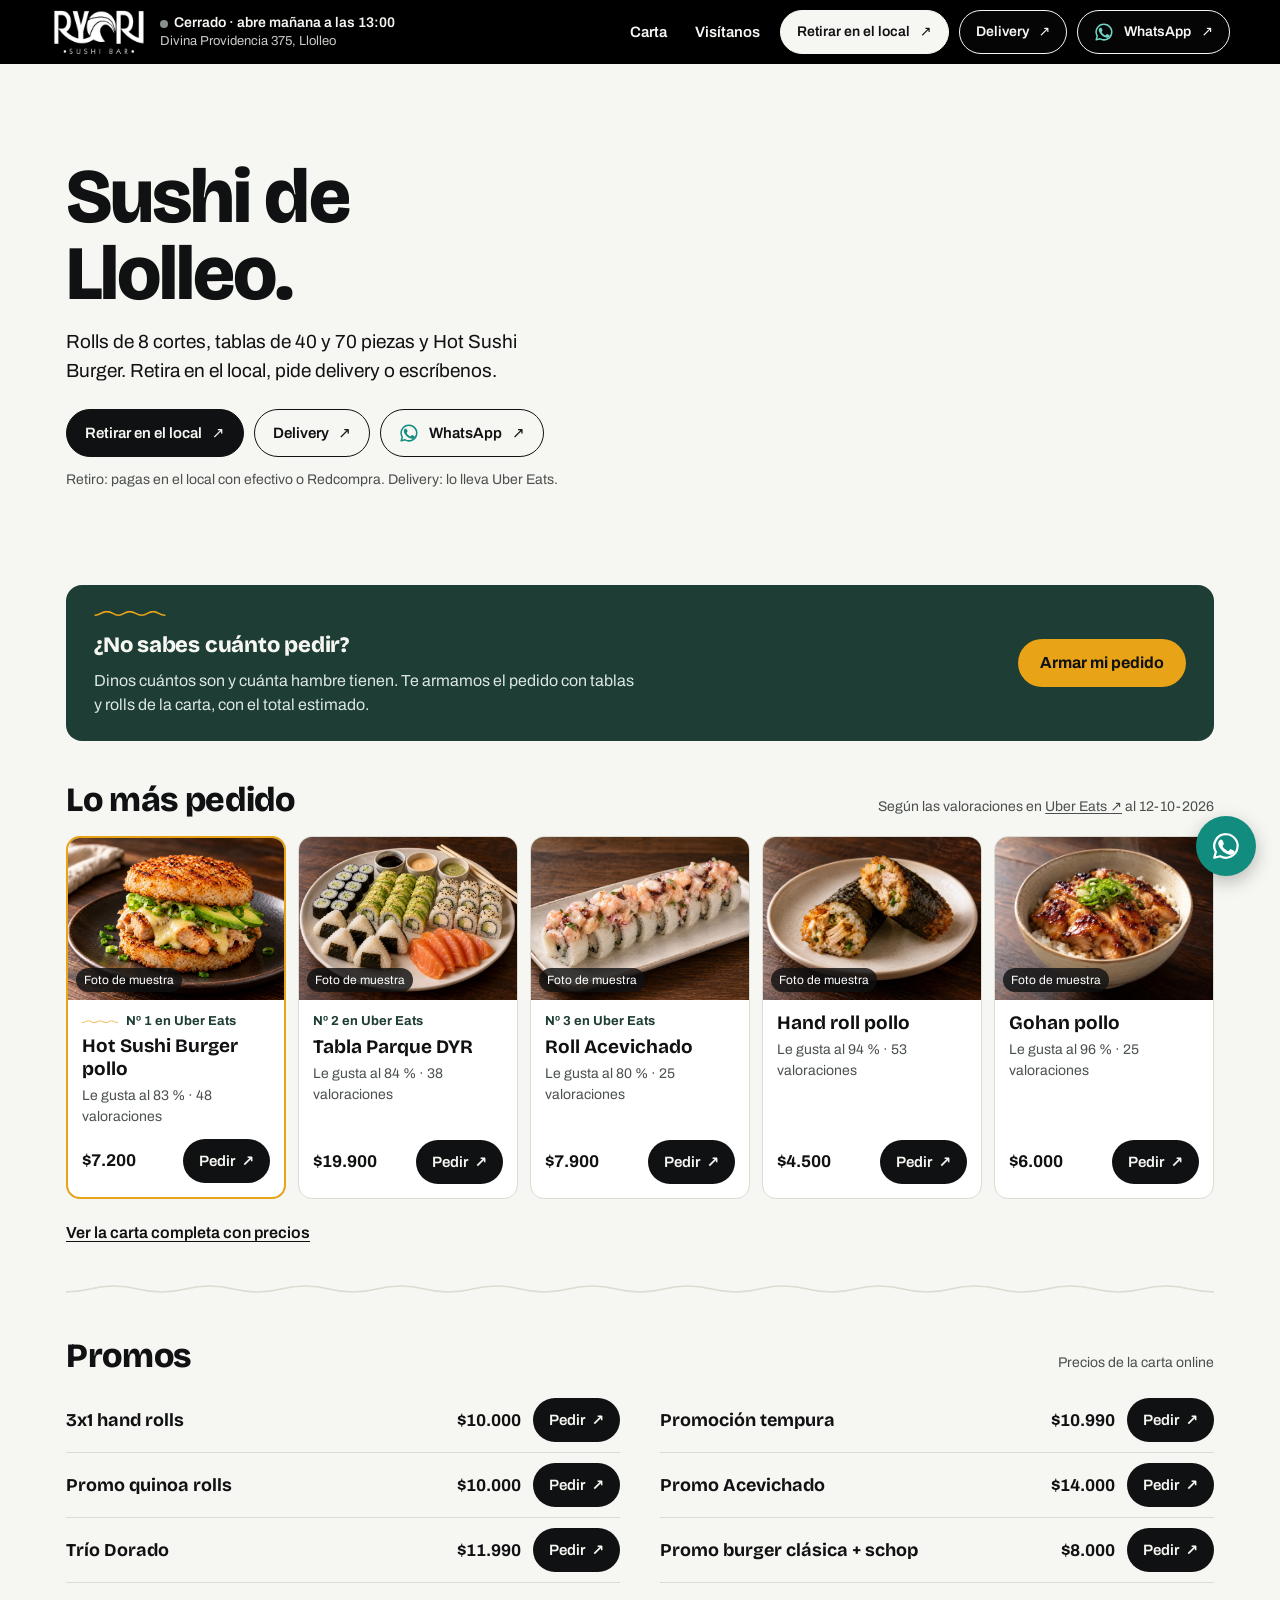
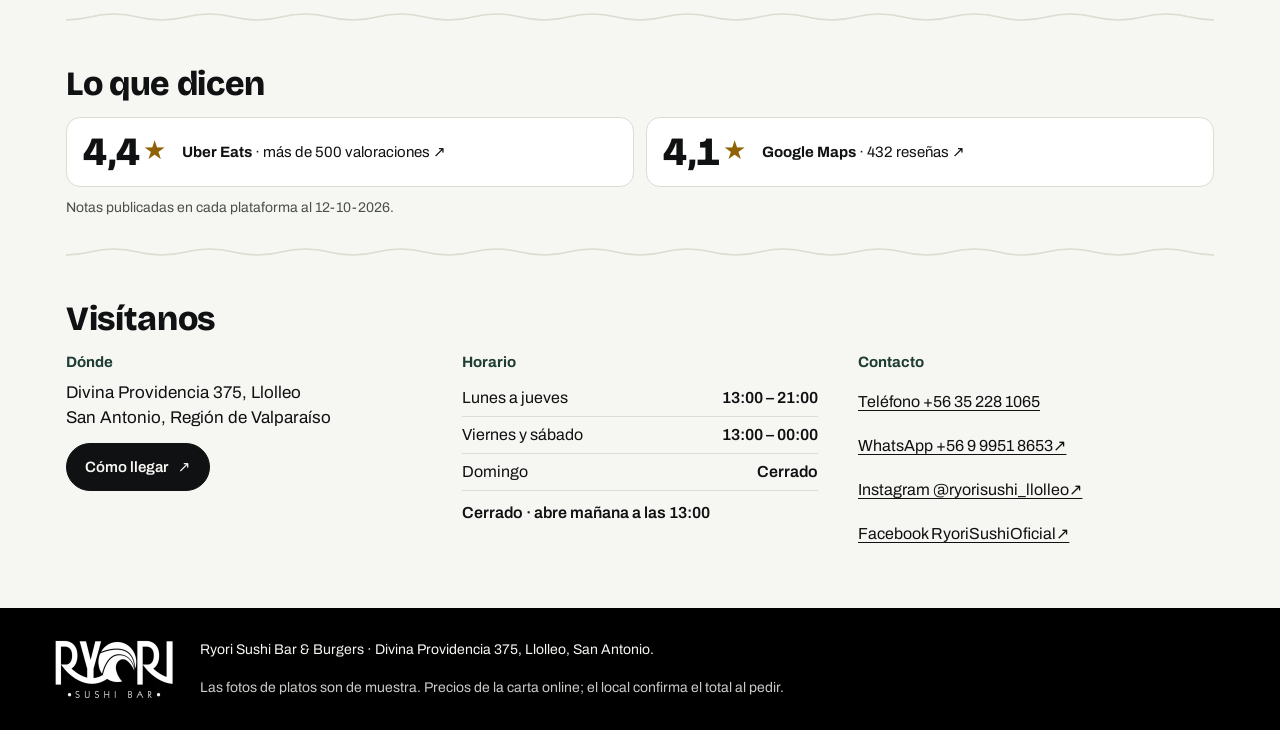
==== commit 21750c98: "Fase 3: identidad visual y portada nueva - Logo en versiones transparentes (blanco y negro) y origin" ====
--- a/index.html
+++ b/index.html
@@ -3,78 +3,150 @@
 <head>
   <meta charset="utf-8">
   <meta name="viewport" content="width=device-width, initial-scale=1">
-  <title>Ryori Sushi Bar · Sushi y burgers en Llolleo</title>
-  <meta name="description" content="Ryori Sushi Bar & Burgers en Llolleo, San Antonio: rolls, tablas para compartir y burgers. Retira en el local, pide delivery por Uber Eats o escríbenos por WhatsApp.">
+  <title>Ryori Sushi Bar · Sushi de Llolleo</title>
+  <meta name="description" content="Ryori Sushi Bar & Burgers en Divina Providencia 375, Llolleo. Rolls de 8 cortes, tablas de 40 y 70 piezas y Hot Sushi Burger. Retira en el local, pide delivery por Uber Eats o escríbenos por WhatsApp.">
   <meta name="robots" content="noindex,nofollow">
-  <meta name="theme-color" content="#171b17">
-  <meta property="og:title" content="Ryori Sushi Bar · Sushi y burgers en Llolleo">
-  <meta property="og:description" content="Retira en Divina Providencia 375, pide delivery por Uber Eats o escríbenos por WhatsApp.">
+  <meta name="theme-color" content="#000000">
+  <meta property="og:title" content="Ryori Sushi Bar · Sushi de Llolleo">
+  <meta property="og:description" content="Rolls, tablas para compartir y Hot Sushi Burger. Retira en Divina Providencia 375, pide delivery o escríbenos por WhatsApp.">
   <meta property="og:image" content="https://ryiori.vercel.app/assets/hero-hd.webp">
   <meta property="og:type" content="website">
   <link rel="icon" href="assets/logo.webp">
-  <link rel="preload" as="image" href="assets/hero-hd.webp">
+  <link rel="preload" as="image" href="assets/portada/hero-telefono-960.webp" media="(max-width: 759px)">
+  <link rel="preload" as="image" href="assets/hero-hd.webp" media="(min-width: 760px)">
   <link rel="preconnect" href="https://fonts.googleapis.com">
   <link rel="preconnect" href="https://fonts.gstatic.com" crossorigin>
-  <link href="https://fonts.googleapis.com/css2?family=DM+Sans:wght@400;500;600;700&family=Playfair+Display:ital,wght@0,500;0,600;0,700;1,500;1,600&display=swap" rel="stylesheet">
+  <link href="https://fonts.googleapis.com/css2?family=Archivo:wght@400;500;600;700&family=Bricolage+Grotesque:opsz,wght@12..96,600;12..96,700;12..96,800&display=swap" rel="stylesheet">
+  <link rel="stylesheet" href="comun.css">
   <link rel="stylesheet" href="styles.css">
-  <link rel="stylesheet" href="comun.css">
+  <script src="comun.js" defer></script>
+  <script src="menu-data.js" defer></script>
   <script src="site.js" defer></script>
 </head>
 <body>
-  <a class="skip" href="#contenido">Ir al contenido</a>
-  <header class="header">
-    <a class="brand" href="#inicio" aria-label="Ryori Sushi Bar, inicio"><img src="assets/logo.webp" alt="Ryori Sushi Bar" width="90" height="90"></a>
-    <button class="menu-toggle" type="button" aria-expanded="false" aria-controls="navigation">Menú <span aria-hidden="true">☰</span></button>
-    <nav class="navigation" id="navigation" aria-label="Navegación principal">
-      <a href="carta/">La carta</a><a href="#visitanos">Visítanos</a>
-      <div class="canales">
+  <a class="saltar" href="#contenido">Ir al contenido</a>
+
+  <header class="cabecera">
+    <a class="logo" href="./" aria-label="Ryori Sushi Bar, inicio"><img src="assets/marca/logo-original-negro.png" alt="Ryori Sushi Bar" width="252" height="132"></a>
+    <div class="local">
+      <p class="estado" data-estado aria-live="polite"></p>
+      <address>Divina Providencia 375, Llolleo</address>
+    </div>
+    <nav class="cabecera-nav" aria-label="Principal">
+      <a href="carta/">Carta</a>
+      <a class="solo-escritorio" href="#visitanos">Visítanos</a>
+      <div class="canales sobre-oscuro">
         <a class="canal canal-retiro" href="https://menu.fu.do/ryori" target="_blank" rel="noopener">Retirar en el local <span class="ext" aria-hidden="true">↗</span></a>
         <a class="canal canal-delivery" href="https://www.ubereats.com/cl-en/store/ryori-sushi/pJ2VaHH-VmKoWFzFx3EKbg" target="_blank" rel="noopener">Delivery <span class="ext" aria-hidden="true">↗</span></a>
         <a class="canal canal-whatsapp" href="https://wa.me/56999518653" target="_blank" rel="noopener"><svg class="wa-icono" viewBox="0 0 24 24" aria-hidden="true"><use href="#icono-wa"/></svg>WhatsApp <span class="ext" aria-hidden="true">↗</span></a>
       </div>
     </nav>
   </header>
+
   <main id="contenido">
-    <section class="hero" id="inicio" aria-labelledby="hero-title">
-      <img class="hero-image" src="assets/hero-hd.webp" alt="Rolls de Ryori con salmón, queso crema y cobertura de mango" width="1998" height="787" fetchpriority="high">
-      <div class="hero-shade"></div>
-      <div class="hero-copy">
-        <p class="eyebrow light">Divina Providencia 375, Llolleo</p>
-        <h1 id="hero-title">El antojo<br>tiene <em>nombre.</em></h1>
-        <p class="hero-description">Rolls, tablas para compartir y burgers. Retira en el local, pide delivery o escríbenos.</p>
-        <div class="canales sobre-oscuro hero-canales">
+    <section class="portada" aria-labelledby="titulo">
+      <picture class="portada-foto">
+        <source media="(max-width: 759px)" srcset="assets/portada/hero-telefono-480.webp 480w, assets/portada/hero-telefono-960.webp 960w" sizes="100vw">
+        <img src="assets/hero-hd.webp" alt="Rolls de Ryori con salmón, queso crema y cobertura de mango" width="1998" height="787" fetchpriority="high">
+      </picture>
+      <div class="portada-texto">
+        <h1 id="titulo">Sushi de Llolleo.</h1>
+        <p class="bajada">Rolls de 8 cortes, tablas de 40 y 70 piezas y Hot Sushi Burger. Retira en el local, pide delivery o escríbenos.</p>
+        <div class="canales portada-canales">
           <a class="canal canal-retiro" href="https://menu.fu.do/ryori" target="_blank" rel="noopener">Retirar en el local <span class="ext" aria-hidden="true">↗</span></a>
           <a class="canal canal-delivery" href="https://www.ubereats.com/cl-en/store/ryori-sushi/pJ2VaHH-VmKoWFzFx3EKbg" target="_blank" rel="noopener">Delivery <span class="ext" aria-hidden="true">↗</span></a>
           <a class="canal canal-whatsapp" href="https://wa.me/56999518653" target="_blank" rel="noopener"><svg class="wa-icono" viewBox="0 0 24 24" aria-hidden="true"><use href="#icono-wa"/></svg>WhatsApp <span class="ext" aria-hidden="true">↗</span></a>
         </div>
-        <a class="text-link light hero-carta" href="carta/">Ver la carta con precios</a>
+        <p class="como-llega">Retiro: pagas en el local con efectivo o Redcompra. Delivery: lo lleva Uber Eats.</p>
       </div>
     </section>
-    <section class="section menu-section" id="carta" aria-labelledby="carta-title">
-      <div class="section-heading"><div><p class="eyebrow">Encuentra tu favorito</p><h2 id="carta-title">Uno más.<br><em>Y otro más.</em></h2></div><div class="heading-note"><p>Rolls de 8 cortes, tablas de 40 y 70 piezas y burgers con base de arroz crujiente.</p><a class="text-link" href="carta/">Ver la carta completa</a></div></div>
-      <div class="food-grid">
-        <article class="food-card"><a class="photo-window" href="carta/#sushi" aria-label="Ver los rolls en la carta"><img src="assets/rolls-casa-hd.webp" alt="Rolls de Ryori servidos en una fuente, fotografía del restaurante mejorada con IA" width="1870" height="841" loading="lazy"></a><div class="food-body"><span class="number">Sushi</span><h3>Rolls de la casa</h3><p>Avocado, tempura, acevichados y combinaciones para volver por más.</p><a class="text-link" href="carta/#sushi">Ver los rolls</a></div></article>
-        <article class="food-card"><a class="photo-window" href="carta/#tablas" aria-label="Ver las tablas en la carta"><img src="assets/compartir-hd.webp" alt="Sushi servido en Ryori, fotografía del restaurante mejorada con IA" width="1448" height="1086" loading="lazy"></a><div class="food-body"><span class="number">Para compartir</span><h3>Tablas de 40 y 70 piezas</h3><p>Parque DYR, Boca del Maipo, Playa de Llolleo: cada tabla lleva el nombre de un lugar de la costa.</p><a class="text-link" href="carta/#tablas">Ver las tablas</a></div></article>
-        <article class="food-card"><a class="photo-window" href="carta/#burgers" aria-label="Ver las burgers en la carta"><img src="assets/hot-sushi-burger-hd.webp" alt="Imagen referencial creada con IA de una Hot Sushi Burger de pollo, queso, palta y cebollín" width="1448" height="1086" loading="lazy"><span class="photo-caption">Imagen referencial · IA</span></a><div class="food-body"><span class="number">Burgers</span><h3>Hot Sushi Burger</h3><p>Pan de arroz crujiente, queso, palta y cebollín, con pollo, camarón, salmón o kanikama.</p><a class="text-link" href="carta/#burgers">Ver las burgers</a></div></article>
-      </div>
-      <p class="menu-footnote">Fotografías mejoradas con IA. Precios y disponibilidad se confirman al pedir.</p>
-    </section>
-    <section class="place-section" id="ryori" aria-labelledby="place-title">
-      <div class="place-photo"><div class="photo-window"><img src="assets/ambiente-hd.webp" alt="Una mesa con sushi y el interior de Ryori en Llolleo, fotografía del local mejorada con IA" width="1086" height="1448" loading="lazy"></div><span class="place-stamp">RYORI<br><small>SUSHI BAR</small></span></div>
-      <div class="place-copy"><p class="eyebrow">El local</p><h2 id="place-title">Tu mesa.<br>Tu gente.<br><em>Tu momento.</em></h2><p>En el centro de Llolleo, Ryori reúne sushi, burgers y bar en un solo lugar. Puedes comer aquí o pedir para llevar.</p><a class="text-link" href="https://www.instagram.com/ryorisushi_llolleo/" target="_blank" rel="noopener">Instagram @ryorisushi_llolleo <span aria-hidden="true">↗</span></a></div>
-    </section>
-    <section class="order-section section" aria-labelledby="order-title">
-      <p class="eyebrow">Tres formas de pedir</p>
-      <h2 id="order-title">Hoy se come<br><em>Ryori.</em></h2>
-      <ul class="formas-pedir">
-        <li><h3>Retirar en el local</h3><p>Eliges en la carta online, pagas al retirar en efectivo o Redcompra.</p><a class="canal canal-retiro" href="https://menu.fu.do/ryori" target="_blank" rel="noopener">Retirar en el local <span class="ext" aria-hidden="true">↗</span></a></li>
-        <li><h3>Delivery</h3><p>Te lo llevamos a través de Uber Eats.</p><a class="canal canal-delivery" href="https://www.ubereats.com/cl-en/store/ryori-sushi/pJ2VaHH-VmKoWFzFx3EKbg" target="_blank" rel="noopener">Delivery <span class="ext" aria-hidden="true">↗</span></a></li>
-        <li><h3>WhatsApp</h3><p>Pregúntanos por disponibilidad, pedidos grandes o lo que necesites.</p><a class="canal canal-whatsapp" href="https://wa.me/56999518653" target="_blank" rel="noopener"><svg class="wa-icono" viewBox="0 0 24 24" aria-hidden="true"><use href="#icono-wa"/></svg>WhatsApp <span class="ext" aria-hidden="true">↗</span></a></li>
-      </ul>
-    </section>
-    <section class="visit-section section" id="visitanos" aria-labelledby="visit-title"><div class="visit-intro"><p class="eyebrow">Visítanos</p><h2 id="visit-title">Nos vemos<br><em>en Llolleo.</em></h2><p>En el centro de Llolleo, San Antonio.</p><a class="button dark" href="https://www.google.com/maps/dir/?api=1&amp;destination=-33.6123105%2C-71.6176851" target="_blank" rel="noopener">Cómo llegar <span aria-hidden="true">↗</span></a></div><div class="visit-info"><div><span class="number">Dónde</span><h3>Divina Providencia 375, Llolleo</h3><p>San Antonio, Región de Valparaíso.</p></div><div><span class="number">Cuándo</span><dl class="hours"><div><dt>Lunes a jueves</dt><dd>13:00 — 21:00</dd></div><div><dt>Viernes y sábado</dt><dd>13:00 — 00:00</dd></div><div><dt>Domingo</dt><dd>Cerrado</dd></div></dl><p>En feriados, escríbenos por WhatsApp para confirmar.</p></div><div><span class="number">Contacto</span><a class="phone-link" href="tel:+56352281065">+56 35 228 1065</a><a class="text-link" href="https://wa.me/56999518653" target="_blank" rel="noopener">WhatsApp +56 9 9951 8653 <span aria-hidden="true">↗</span></a></div></div></section>
+
+    <div class="contenedor">
+      <aside class="tarjeta-sugeridor" aria-labelledby="sugeridor-titulo">
+        <svg class="ola" viewBox="0 0 120 12" aria-hidden="true"><use href="#ola"/></svg>
+        <h2 id="sugeridor-titulo">¿No sabes cuánto pedir?</h2>
+        <p>Dinos cuántos son y cuánta hambre tienen. Te armamos el pedido con tablas y rolls de la carta, con el total estimado.</p>
+        <a class="boton-mango" href="sugeridor/">Armar mi pedido</a>
+      </aside>
+
+      <section class="seccion" id="lo-mas-pedido" aria-labelledby="mas-pedido-titulo">
+        <div class="seccion-cabeza">
+          <h2 id="mas-pedido-titulo">Lo más pedido</h2>
+          <p class="fuente">Según las valoraciones en <a href="https://www.ubereats.com/cl-en/store/ryori-sushi/pJ2VaHH-VmKoWFzFx3EKbg" target="_blank" rel="noopener">Uber Eats <span aria-hidden="true">↗</span></a> al 12-10-2026</p>
+        </div>
+        <ol class="mas-pedido" id="mas-pedido"></ol>
+        <a class="enlace" href="carta/">Ver la carta completa con precios</a>
+      </section>
+
+      <svg class="ola-separador" viewBox="0 0 1200 14" preserveAspectRatio="none" aria-hidden="true"><use href="#ola-larga"/></svg>
+
+      <section class="seccion" id="promos" aria-labelledby="promos-titulo">
+        <div class="seccion-cabeza">
+          <h2 id="promos-titulo">Promos</h2>
+          <p class="fuente">Precios de la carta online</p>
+        </div>
+        <ul class="promos" id="lista-promos"></ul>
+      </section>
+
+      <svg class="ola-separador" viewBox="0 0 1200 14" preserveAspectRatio="none" aria-hidden="true"><use href="#ola-larga"/></svg>
+
+      <section class="seccion" id="opiniones" aria-labelledby="opiniones-titulo">
+        <h2 id="opiniones-titulo">Lo que dicen</h2>
+        <ul class="notas">
+          <li>
+            <a href="https://www.ubereats.com/cl-en/store/ryori-sushi/pJ2VaHH-VmKoWFzFx3EKbg" target="_blank" rel="noopener">
+              <span class="nota">4,4<span class="estrella" aria-hidden="true">★</span></span>
+              <span class="nota-detalle"><strong>Uber Eats</strong> · más de 500 valoraciones <span aria-hidden="true">↗</span></span>
+            </a>
+          </li>
+          <li>
+            <a href="https://www.google.com/maps/search/?api=1&amp;query=Ryori+Sushi+en+Llolleo" target="_blank" rel="noopener">
+              <span class="nota">4,1<span class="estrella" aria-hidden="true">★</span></span>
+              <span class="nota-detalle"><strong>Google Maps</strong> · 432 reseñas <span aria-hidden="true">↗</span></span>
+            </a>
+          </li>
+        </ul>
+        <p class="fuente">Notas publicadas en cada plataforma al 12-10-2026.</p>
+      </section>
+
+      <svg class="ola-separador" viewBox="0 0 1200 14" preserveAspectRatio="none" aria-hidden="true"><use href="#ola-larga"/></svg>
+
+      <section class="seccion visitanos" id="visitanos" aria-labelledby="visitanos-titulo">
+        <h2 id="visitanos-titulo">Visítanos</h2>
+        <div class="visitanos-grilla">
+          <div>
+            <h3>Dónde</h3>
+            <p class="dato">Divina Providencia 375, Llolleo<br>San Antonio, Región de Valparaíso</p>
+            <a class="canal canal-retiro" href="https://www.google.com/maps/dir/?api=1&amp;destination=-33.6123105%2C-71.6176851" target="_blank" rel="noopener">Cómo llegar <span class="ext" aria-hidden="true">↗</span></a>
+          </div>
+          <div>
+            <h3>Horario</h3>
+            <dl class="horario">
+              <div><dt>Lunes a jueves</dt><dd>13:00 – 21:00</dd></div>
+              <div><dt>Viernes y sábado</dt><dd>13:00 – 00:00</dd></div>
+              <div><dt>Domingo</dt><dd>Cerrado</dd></div>
+            </dl>
+            <p class="estado-visita" data-estado></p>
+          </div>
+          <div>
+            <h3>Contacto</h3>
+            <ul class="contacto">
+              <li><a href="tel:+56352281065">Teléfono +56 35 228 1065</a></li>
+              <li><a href="https://wa.me/56999518653" target="_blank" rel="noopener">WhatsApp +56 9 9951 8653 <span aria-hidden="true">↗</span></a></li>
+              <li><a href="https://www.instagram.com/ryorisushi_llolleo/" target="_blank" rel="noopener">Instagram @ryorisushi_llolleo <span aria-hidden="true">↗</span></a></li>
+              <li><a href="https://www.facebook.com/RyoriSushiOficial" target="_blank" rel="noopener">Facebook RyoriSushiOficial <span aria-hidden="true">↗</span></a></li>
+            </ul>
+          </div>
+        </div>
+      </section>
+    </div>
   </main>
-  <footer class="footer"><div class="footer-top"><a class="brand" href="#inicio" aria-label="Volver al inicio"><img src="assets/logo.webp" alt="Ryori Sushi Bar" width="110" height="110" loading="lazy"></a><p>Sushi, burgers<br><em>y buenos momentos.</em></p><div><a href="https://www.instagram.com/ryorisushi_llolleo/" target="_blank" rel="noopener">Instagram ↗</a><a href="https://www.facebook.com/RyoriSushiOficial" target="_blank" rel="noopener">Facebook ↗</a><a href="https://menu.fu.do/ryori" target="_blank" rel="noopener">Retirar en el local ↗</a><a href="https://www.ubereats.com/cl-en/store/ryori-sushi/pJ2VaHH-VmKoWFzFx3EKbg" target="_blank" rel="noopener">Delivery ↗</a></div></div><div class="footer-bottom"><span>Ryori Sushi Bar &amp; Burgers · Divina Providencia 375, Llolleo</span></div></footer>
+
+  <footer class="pie pie-portada">
+    <img src="assets/marca/logo-blanco.png" alt="Ryori Sushi Bar" width="126" height="66" loading="lazy">
+    <p>Ryori Sushi Bar &amp; Burgers · Divina Providencia 375, Llolleo, San Antonio.</p>
+    <p class="pie-nota">Las fotos de platos son de muestra. Precios de la carta online; el local confirma el total al pedir.</p>
+  </footer>
 
   <a class="wa-flotante" href="https://wa.me/56999518653" target="_blank" rel="noopener" aria-label="Escribir a Ryori por WhatsApp"><svg viewBox="0 0 24 24" aria-hidden="true"><use href="#icono-wa"/></svg></a>
   <nav class="barra-canales" aria-label="Pedir">
@@ -84,10 +156,9 @@
   </nav>
 
   <svg width="0" height="0" style="position:absolute" aria-hidden="true">
-    <symbol id="icono-wa" viewBox="0 0 24 24">
-      <path d="M12 2.6a9.4 9.4 0 0 0-8.1 14.2L2.6 21.4l4.7-1.2A9.4 9.4 0 1 0 12 2.6Z" fill="none" stroke="currentColor" stroke-width="1.8" stroke-linejoin="round"/>
-      <path d="M9.1 7.4c-.2-.5-.5-.5-.7-.5h-.6c-.2 0-.6.1-.9.4-.3.3-1.1 1.1-1.1 2.7s1.2 3.1 1.3 3.3c.2.2 2.2 3.5 5.4 4.8 2.7 1.1 3.2.9 3.8.8.6-.1 1.9-.8 2.2-1.5.3-.7.3-1.4.2-1.5-.1-.1-.3-.2-.7-.4l-2.1-1c-.3-.1-.5-.2-.7.2-.2.3-.8 1-1 1.2-.2.2-.4.2-.7.1-.3-.2-1.3-.5-2.5-1.6-.9-.8-1.6-1.9-1.7-2.2-.2-.3 0-.5.1-.7l.5-.6c.2-.2.2-.4.3-.6.1-.2 0-.4 0-.6l-1-2.3Z" fill="currentColor"/>
-    </symbol>
+    <symbol id="icono-wa" viewBox="0 0 24 24"><path d="M12 2.6a9.4 9.4 0 0 0-8.1 14.2L2.6 21.4l4.7-1.2A9.4 9.4 0 1 0 12 2.6Z" fill="none" stroke="currentColor" stroke-width="1.8" stroke-linejoin="round"/><path d="M9.1 7.4c-.2-.5-.5-.5-.7-.5h-.6c-.2 0-.6.1-.9.4-.3.3-1.1 1.1-1.1 2.7s1.2 3.1 1.3 3.3c.2.2 2.2 3.5 5.4 4.8 2.7 1.1 3.2.9 3.8.8.6-.1 1.9-.8 2.2-1.5.3-.7.3-1.4.2-1.5-.1-.1-.3-.2-.7-.4l-2.1-1c-.3-.1-.5-.2-.7.2-.2.3-.8 1-1 1.2-.2.2-.4.2-.7.1-.3-.2-1.3-.5-2.5-1.6-.9-.8-1.6-1.9-1.7-2.2-.2-.3 0-.5.1-.7l.5-.6c.2-.2.2-.4.3-.6.1-.2 0-.4 0-.6l-1-2.3Z" fill="currentColor"/></symbol>
+    <symbol id="ola" viewBox="0 0 120 12"><path d="M2 8c9 0 9-6 19.5-6S31 8 40.5 8 50 2 59.5 2 70 8 79.5 8 89 2 98.5 2 108 8 118 8" fill="none" stroke="currentColor" stroke-width="2.6" stroke-linecap="round"/></symbol>
+    <symbol id="ola-larga" viewBox="0 0 1200 14"><path d="M0 9C25 9 25 3 50 3s25 6 50 6 25-6 50-6 25 6 50 6 25-6 50-6 25 6 50 6 25-6 50-6 25 6 50 6 25-6 50-6 25 6 50 6 25-6 50-6 25 6 50 6 25-6 50-6 25 6 50 6 25-6 50-6 25 6 50 6 25-6 50-6 25 6 50 6 25-6 50-6 25 6 50 6 25-6 50-6 25 6 50 6 25-6 50-6 25 6 50 6" fill="none" stroke="currentColor" stroke-width="1.5" vector-effect="non-scaling-stroke"/></symbol>
   </svg>
 </body>
 </html>
--- a/comun.css
+++ b/comun.css
@@ -1,9 +1,21 @@
-/* Piezas compartidas por portada y carta: canales de compra, barra fija del teléfono y botón de WhatsApp.
-   En la fase 3 este archivo recibe también las variables de color y tipografía del sistema visual. */
+/* Sistema visual compartido por portada y carta: colores, tipografías, canales de compra,
+   barra fija del teléfono y botón de WhatsApp. */
 :root {
+  --tinta: #0F1112;
+  --arroz: #F6F6F2;
+  --nori: #1E3D35;
+  --mango: #E8A317;
   --wa: #128C7E;
-  --canal-tinta: #20271f;
-  --canal-papel: #f5f2e9;
+  --negro: #000000;
+  --blanco: #FFFFFF;
+  --gris: #4A504E;        /* texto secundario: 7,6:1 sobre arroz */
+  --linea: #DCDCD3;
+  --papel: #FFFFFF;
+  --titulos: 'Bricolage Grotesque', 'Archivo', system-ui, sans-serif;
+  --texto: 'Archivo', system-ui, sans-serif;
+  /* compatibilidad con la fase 1 */
+  --canal-tinta: var(--tinta);
+  --canal-papel: var(--arroz);
 }
 
 .canales { display: flex; flex-wrap: wrap; gap: 10px; align-items: center; }
@@ -19,18 +31,18 @@
 
 /* Sobre fondo claro */
 .canal-retiro { background: var(--canal-tinta); border-color: var(--canal-tinta); color: var(--canal-papel); }
-.canal-retiro:hover { background: #3a4636; border-color: #3a4636; }
+.canal-retiro:hover { background: #2b3033; border-color: #2b3033; }
 .canal-delivery, .canal-whatsapp { background: transparent; color: var(--canal-tinta); }
-.canal-delivery:hover, .canal-whatsapp:hover { background: rgba(32, 39, 31, .08); }
+.canal-delivery:hover, .canal-whatsapp:hover { background: rgba(15, 17, 18, .07); }
 .canal-whatsapp .wa-icono { color: var(--wa); }
 
 /* Sobre fondo oscuro o foto */
 .canales.sobre-oscuro .canal-retiro { background: var(--canal-papel); border-color: var(--canal-papel); color: var(--canal-tinta); }
 .canales.sobre-oscuro .canal-retiro:hover { background: #fff; }
 .canales.sobre-oscuro .canal-delivery,
-.canales.sobre-oscuro .canal-whatsapp { color: var(--canal-papel); background: rgba(20, 22, 18, .35); }
+.canales.sobre-oscuro .canal-whatsapp { color: var(--canal-papel); background: rgba(15, 17, 18, .35); }
 .canales.sobre-oscuro .canal-delivery:hover,
-.canales.sobre-oscuro .canal-whatsapp:hover { background: rgba(20, 22, 18, .6); }
+.canales.sobre-oscuro .canal-whatsapp:hover { background: rgba(15, 17, 18, .6); }
 .canales.sobre-oscuro .wa-icono { color: #6fd6c4; }
 
 /* Botón redondo de WhatsApp: flotante en escritorio */
@@ -71,7 +83,7 @@
 }
 
 .canal:focus-visible, .wa-flotante:focus-visible, .wa-redondo:focus-visible {
-  outline: 3px solid #e8a317; outline-offset: 3px;
+  outline: 3px solid var(--mango); outline-offset: 3px;
 }
 
 @media (prefers-reduced-motion: reduce) {
@@ -82,3 +94,68 @@
 @media print {
   .wa-flotante, .barra-canales { display: none; }
 }
+
+/* ---------- Base compartida ---------- */
+.visualmente-oculto { position: absolute; width: 1px; height: 1px; overflow: hidden; clip: rect(0 0 0 0); white-space: nowrap; }
+.saltar { position: fixed; left: 12px; top: -60px; z-index: 100; background: var(--mango); color: var(--tinta); padding: 12px 16px; font-weight: 600; }
+.saltar:focus { top: 12px; }
+
+/* ---------- Cabecera negra: logo original sobre #000, estado y dirección ---------- */
+.cabecera {
+  background: var(--negro); color: var(--arroz);
+  display: flex; align-items: center; gap: 14px;
+  padding: 6px max(16px, calc((100vw - 1180px) / 2)); min-height: 64px;
+}
+.logo { display: flex; align-items: center; min-height: 44px; flex: none; }
+.logo img { display: block; width: 96px; height: auto; }
+.local { flex: 1; min-width: 0; font-size: 13px; line-height: 1.3; }
+.estado { display: flex; align-items: center; gap: 6px; font-weight: 600; font-size: 14px; }
+.estado::before { content: ""; width: 8px; height: 8px; border-radius: 50%; background: #8A908D; flex: none; }
+.estado[data-abierto="si"]::before { background: #4FD18B; }
+.estado:empty { display: none; }
+.local address { font-style: normal; color: #C9CCC6; }
+.cabecera-nav { display: flex; align-items: center; gap: 12px; }
+.cabecera-nav > a:not(.canal) { display: flex; align-items: center; min-height: 44px; padding: 0 8px; text-decoration: none; font-weight: 600; font-size: 15px; }
+.cabecera-nav > a:not(.canal):hover { text-decoration: underline; }
+.cabecera .canal { min-height: 44px; padding: 8px 16px; font-size: 14px; }
+@media (max-width: 1100px) { .cabecera .canal-delivery, .cabecera .canal-whatsapp { display: none; } }
+@media (max-width: 700px) {
+  .cabecera .canales { display: none; }
+  .logo img { width: 72px; }
+  .estado { font-size: 13px; }
+  .local { font-size: 12px; }
+}
+
+/* ---------- La ola: separa secciones y marca lo destacado ---------- */
+.ola { display: block; width: 72px; height: 10px; color: var(--mango); }
+.ola-separador { display: block; width: 100%; height: 14px; color: var(--linea); }
+
+/* ---------- Tarjeta del sugeridor (portada y carta) ---------- */
+.tarjeta-sugeridor { padding: 20px; border-radius: 16px; background: var(--nori); color: var(--arroz); }
+.tarjeta-sugeridor .ola { margin-bottom: 10px; }
+.tarjeta-sugeridor h2, .tarjeta-sugeridor h3 { font-family: var(--titulos); font-weight: 800; font-size: 22px; line-height: 1.15; margin: 0; }
+.tarjeta-sugeridor p { margin: 6px 0 14px; color: #DCE6E2; max-width: 34em; }
+.boton-mango {
+  display: inline-flex; align-items: center; min-height: 48px; padding: 0 22px; border-radius: 999px;
+  background: var(--mango); color: var(--tinta); font-weight: 700; text-decoration: none;
+}
+.boton-mango:hover { background: #F3B93F; }
+@media (min-width: 760px) {
+  .tarjeta-sugeridor { display: grid; grid-template-columns: 1fr auto; align-items: center; gap: 4px 32px; padding: 24px 28px; }
+  .tarjeta-sugeridor > :not(.boton-mango) { grid-column: 1; }
+  .tarjeta-sugeridor .boton-mango { grid-column: 2; grid-row: 1 / span 3; }
+  .tarjeta-sugeridor p { margin-bottom: 0; }
+}
+
+/* ---------- Pie ---------- */
+.pie { background: var(--negro); color: var(--arroz); padding: 28px max(16px, calc((100vw - 1180px) / 2)); font-size: 14px; }
+.pie a { color: inherit; }
+
+/* ---------- Precio y botón Pedir (portada y carta) ---------- */
+.precio { font-weight: 700; font-size: 17px; font-variant-numeric: tabular-nums; white-space: nowrap; }
+.pedir {
+  display: inline-flex; align-items: center; gap: 6px; min-height: 44px; padding: 0 16px;
+  border-radius: 999px; background: var(--tinta); color: var(--arroz);
+  font-weight: 600; font-size: 15px; text-decoration: none; white-space: nowrap;
+}
+.pedir:hover { background: var(--nori); }
--- a/styles.css
+++ b/styles.css
@@ -1,139 +1,103 @@
-:root{--paper:#f5f2e9;--ink:#20271f;--orange:#b74221;--orange-text:#a8401f;--muted:#5b6259;--line:#d9ddce;--serif:'Playfair Display',Georgia,serif;--sans:'DM Sans',Arial,sans-serif}
-*{box-sizing:border-box}
-html{scroll-behavior:smooth;scroll-padding-top:105px}
-body{margin:0;background:var(--paper);color:var(--ink);font-family:var(--sans);font-size:16px;line-height:1.6}
-a{color:inherit;text-decoration:none}
-img{display:block;max-width:100%}
-button{font:inherit}
-a:focus-visible,button:focus-visible{outline:3px solid var(--orange);outline-offset:6px}
-h1,h2,h3,p{margin:0}
-h1,h2{font-family:var(--serif);font-weight:500;letter-spacing:-.045em;line-height:1.02}
-h2{font-size:clamp(44px,5.2vw,76px)}
-h1 em,h2 em{font-weight:500;color:var(--orange-text)}
-.skip{position:fixed;left:20px;top:-70px;padding:12px;background:var(--paper);z-index:100}
-.skip:focus{top:10px}
+/* Portada de Ryori. Colores, tipografías y piezas compartidas en comun.css */
+*, *::before, *::after { box-sizing: border-box; }
+html { scroll-behavior: smooth; scroll-padding-top: 16px; }
+body { margin: 0; background: var(--arroz); color: var(--tinta); font-family: var(--texto); font-size: 16px; line-height: 1.5; -webkit-text-size-adjust: 100%; }
+a { color: inherit; }
+img { display: block; max-width: 100%; }
+h1, h2, h3, p, figure, ol, ul, dl, dd { margin: 0; }
+ol, ul { padding: 0; list-style: none; }
+:focus-visible { outline: 3px solid var(--mango); outline-offset: 2px; }
+h2 { font-family: var(--titulos); font-weight: 800; font-size: 28px; line-height: 1.1; letter-spacing: -.01em; }
+.fuente { color: var(--gris); font-size: 14px; }
+.fuente a { text-underline-offset: 2px; display: inline-block; padding: 14px 0; margin: -14px 0; }
+.enlace { display: inline-flex; align-items: center; min-height: 44px; font-weight: 600; text-underline-offset: 3px; }
 
-.header{height:92px;padding:0 4.5%;display:flex;justify-content:space-between;align-items:center;gap:24px;background:var(--paper);position:sticky;top:0;z-index:30;border-bottom:1px solid var(--line)}
-.brand img{width:78px;height:66px;object-fit:cover;object-position:center;mix-blend-mode:multiply;filter:invert(1);border-radius:2px}
-.navigation{display:flex;gap:28px;align-items:center;font-size:15px}
-.navigation>a{padding:12px 0}
-.navigation>a:hover{color:var(--orange-text)}
-.navigation .canales{gap:8px}
-.navigation .canal{min-height:44px;padding:10px 16px;font-size:14px}
+/* ---------- Portada: foto + título + tres canales ---------- */
+.portada { background: var(--arroz); }
+.portada-foto img { width: 100%; height: auto; aspect-ratio: 1100 / 760; object-fit: cover; }
+.portada-texto { padding: 18px 16px 4px; }
+.portada h1 { font-family: var(--titulos); font-weight: 800; font-size: 44px; line-height: 1; letter-spacing: -.025em; }
+.bajada { font-size: 17px; margin-top: 10px; max-width: 32em; }
+.portada-canales { margin-top: 16px; }
+.portada-canales .canal-retiro { flex: 1 1 100%; }
+.portada-canales .canal-delivery, .portada-canales .canal-whatsapp { flex: 1 1 0; }
+.como-llega { color: var(--gris); font-size: 14px; margin-top: 12px; }
 
-.button{display:inline-flex;gap:25px;align-items:center;justify-content:space-between;min-height:48px;background:var(--orange);color:#fff;padding:14px 24px;font-size:15px;font-weight:600;border-radius:4px;transition:background .18s,transform .18s}
-.button:hover{background:#9a3618;transform:translateY(-2px)}
-.button.dark{background:var(--ink)}
-.button.dark:hover{background:#3d493a}
-.text-link{display:inline-flex;justify-content:space-between;align-items:center;gap:16px;min-height:44px;padding:10px 0 6px;border-bottom:1px solid currentColor;font-size:15px;font-weight:500}
-.text-link:hover{color:var(--orange-text)}
-.light{color:var(--paper)}
-.text-link.light:hover{color:#fff}
-.menu-toggle{display:none}
+/* ---------- Contenido ---------- */
+.contenedor { max-width: 1180px; margin: 0 auto; padding: 20px 16px 40px; }
+.seccion { padding: 28px 0 12px; }
+.seccion-cabeza { display: flex; flex-wrap: wrap; align-items: baseline; justify-content: space-between; gap: 4px 16px; margin-bottom: 14px; }
+.ola-separador { margin: 16px 0 0; }
 
-/* Portada: se ajusta al contenido, no a la pantalla */
-.hero{position:relative;margin:16px 16px 0;border-radius:8px;overflow:hidden;background:#201b16;color:var(--paper);display:flex;align-items:center}
-.hero-image{position:absolute;inset:0;width:100%;height:100%;object-fit:cover;object-position:75% center}
-.hero-shade{position:absolute;inset:0;background:linear-gradient(90deg,rgba(18,19,14,.9) 0%,rgba(18,19,14,.7) 35%,rgba(18,19,14,.15) 70%),linear-gradient(0deg,rgba(0,0,0,.4),transparent 38%)}
-.hero-copy{position:relative;padding:56px 5% 52px;max-width:820px}
-.eyebrow{font-size:13px;font-weight:600;letter-spacing:.04em;margin-bottom:18px;color:var(--orange-text)}
-.eyebrow.light{color:#eee9d5}
-.hero h1{font-size:clamp(56px,6.4vw,96px);line-height:.98;letter-spacing:-.04em}
-.hero h1 em{color:#f0b17d}
-.hero-description{font-size:17px;color:#f2ede5;line-height:1.6;margin-top:22px;max-width:34em}
-.hero-canales{margin-top:28px}
-.hero-carta{margin-top:18px}
+/* Lo más pedido: tarjetas que se deslizan en el teléfono */
+.mas-pedido {
+  display: grid; grid-auto-flow: column; grid-auto-columns: 78%; gap: 12px;
+  overflow-x: auto; scroll-snap-type: x mandatory; margin: 0 -16px; padding: 4px 16px 12px; scroll-padding-inline: 16px;
+}
+.mas-pedido li { scroll-snap-align: start; background: var(--papel); border: 1px solid var(--linea); border-radius: 14px; overflow: hidden; display: flex; flex-direction: column; }
+.mas-pedido li.destacado { border: 2px solid var(--mango); }
+.mas-pedido figure { position: relative; }
+.mas-pedido img { width: 100%; height: auto; aspect-ratio: 4 / 3; object-fit: cover; background: #E4E3DB; }
+.mas-pedido figcaption { position: absolute; left: 8px; bottom: 8px; background: rgba(15, 17, 18, .8); color: #fff; font-size: 12px; padding: 3px 8px; border-radius: 999px; }
+.mp-texto { padding: 12px 14px 14px; display: flex; flex-direction: column; gap: 4px; flex: 1; }
+.mp-puesto { display: flex; align-items: center; gap: 8px; font-size: 13px; font-weight: 700; color: var(--nori); }
+.mp-puesto .ola { width: 36px; height: 8px; }
+.mas-pedido h3 { font-family: var(--titulos); font-weight: 700; font-size: 19px; line-height: 1.2; }
+.mp-dato { color: var(--gris); font-size: 14px; }
+.mp-pie { display: flex; align-items: center; justify-content: space-between; gap: 10px; margin-top: auto; padding-top: 8px; }
 
-.section{padding:100px 5%;max-width:1500px;margin:auto}
-.section-heading{display:flex;justify-content:space-between;align-items:end;gap:35px;margin-bottom:50px}
-.heading-note{max-width:350px;padding-bottom:8px}
-.heading-note p{color:var(--muted);margin-bottom:22px}
-.food-grid{display:grid;grid-template-columns:repeat(3,1fr);gap:24px}
-.food-card{border-bottom:1px solid var(--line);padding-bottom:28px}
-.photo-window{position:relative;overflow:hidden;display:block;aspect-ratio:1.2;background:#ddd9ce;border-radius:4px}
-.photo-window>img{width:100%;height:100%;object-fit:cover;transition:transform .5s}
-.food-grid .photo-window:hover>img{transform:scale(1.035)}
-.food-grid .photo-window{aspect-ratio:1.35}
-.photo-caption{position:absolute;bottom:10px;right:10px;background:rgba(25,25,20,.8);color:#fff;font-size:12px;padding:4px 8px;border-radius:3px}
-.food-body{padding-top:23px}
-.number{font-size:13px;letter-spacing:.04em;color:var(--muted);font-weight:600}
-.food-body h3{font-family:var(--serif);font-size:27px;font-weight:500;line-height:1.12;margin:10px 0 12px}
-.food-body p{font-size:15px;color:var(--muted);margin-bottom:18px;min-height:72px}
-.menu-footnote{font-size:13px;color:var(--muted);margin-top:24px}
+/* Promos */
+.promos { display: grid; gap: 0; }
+.promos li { display: flex; align-items: center; gap: 12px; padding: 10px 0; border-bottom: 1px solid var(--linea); }
+.promo-nombre { flex: 1; font-family: var(--titulos); font-weight: 700; font-size: 18px; line-height: 1.2; }
 
-.place-section{display:grid;grid-template-columns:1fr 1fr;align-items:stretch;background:#e7e9dd;position:relative}
-.place-photo{position:relative;min-height:620px;overflow:hidden}
-.place-photo .photo-window>img{object-position:center center}
-.place-photo .photo-window{border-radius:0;position:absolute;inset:0;aspect-ratio:auto}
-.place-stamp{position:absolute;bottom:35px;right:32px;background:var(--paper);width:112px;height:112px;display:flex;flex-direction:column;align-items:center;justify-content:center;border-radius:50%;font-family:var(--serif);font-size:29px;transform:rotate(-10deg)}
-.place-stamp small{font-family:var(--sans);font-size:12px;letter-spacing:.08em}
-.place-copy{padding:90px 13% 70px 11%}
-.place-copy>p:not(.eyebrow){color:var(--muted);margin:28px 0;font-size:16px;max-width:420px}
+/* Lo que dicen */
+.notas { display: grid; gap: 12px; margin-top: 14px; }
+.notas a { display: flex; align-items: center; gap: 16px; padding: 14px 16px; min-height: 44px; border-radius: 14px; background: var(--papel); border: 1px solid var(--linea); text-decoration: none; }
+.notas a:hover { border-color: var(--tinta); }
+.nota { font-family: var(--titulos); font-weight: 800; font-size: 40px; line-height: 1; font-variant-numeric: tabular-nums; }
+.estrella { color: #8F6206; font-size: 26px; margin-left: 2px; vertical-align: 6px; }
+.nota-detalle { font-size: 15px; }
+#opiniones .fuente { margin-top: 10px; }
 
-.order-section{padding-top:100px;padding-bottom:100px}
-.formas-pedir{list-style:none;margin:44px 0 0;padding:0;display:grid;grid-template-columns:repeat(3,1fr);gap:24px}
-.formas-pedir li{border-top:1px solid var(--line);padding-top:22px;display:flex;flex-direction:column;align-items:flex-start;gap:12px}
-.formas-pedir h3{font-size:20px;font-weight:600}
-.formas-pedir p{color:var(--muted);font-size:15px;flex:1}
+/* Visítanos */
+.visitanos-grilla { display: grid; gap: 24px; margin-top: 14px; }
+.visitanos h3 { font-size: 15px; font-weight: 700; color: var(--nori); margin-bottom: 6px; }
+.dato { font-size: 17px; margin-bottom: 12px; }
+.horario > div { display: flex; justify-content: space-between; gap: 16px; padding: 6px 0; border-bottom: 1px solid var(--linea); font-variant-numeric: tabular-nums; }
+.horario dd { white-space: nowrap; font-weight: 600; }
+.estado-visita { margin-top: 10px; font-weight: 600; }
+.estado-visita:empty { display: none; }
+.contacto a { display: flex; align-items: center; min-height: 44px; text-underline-offset: 3px; }
 
-.visit-section{border-top:1px solid var(--line);display:grid;grid-template-columns:1fr 1fr;gap:10%;padding-top:90px}
-.visit-intro>p:not(.eyebrow){color:var(--muted);margin:28px 0}
-.visit-info>div{padding:25px 0;border-bottom:1px solid var(--line)}
-.visit-info>div:first-child{padding-top:0}
-.visit-info h3{font-size:19px;font-weight:500;line-height:1.4;margin:12px 0}
-.visit-info p{font-size:14px;color:var(--muted);margin-top:8px}
-.hours{margin:15px 0 0}
-.hours>div{display:flex;justify-content:space-between;gap:16px;padding:5px 0;font-size:15px}
-.hours dd{margin:0;white-space:nowrap}
-.phone-link{display:flex;align-items:center;min-height:44px;font-size:24px;margin:8px 0}
+/* Pie */
+.pie-portada { display: grid; gap: 10px; }
+.pie-portada img { width: 126px; height: auto; }
+.pie-nota { color: #C9CCC6; }
 
-.footer{background:var(--ink);color:var(--paper);padding:50px 5% 24px}
-.footer-top{display:flex;justify-content:space-between;align-items:center;gap:30px}
-.footer .brand img{filter:none;mix-blend-mode:screen;width:100px;height:90px}
-.footer-top p{font-family:var(--serif);font-size:28px;line-height:1.2}
-.footer-top>div{display:flex;flex-direction:column;gap:0;font-size:15px}
-.footer-top>div a{display:flex;align-items:center;min-height:44px}
-.footer-bottom{display:flex;justify-content:space-between;margin-top:40px;padding:20px 80px 0 0;border-top:1px solid #495143;font-size:13px;color:#c9cec1}
-
-@media(min-width:1700px){.hero-copy{margin-left:max(0px,calc((100vw - 1500px)/2))}}
-@media(max-width:1180px){.navigation>a[href="#visitanos"]{display:none}.navigation{gap:20px}}
-@media(max-width:1000px){.hero h1{font-size:72px}.place-copy{padding:70px 10%}.place-photo{min-height:600px}.food-body h3{font-size:24px}.section{padding:80px 5%}.place-section h2{font-size:60px}.formas-pedir{grid-template-columns:1fr}}
-@media(max-width:900px) and (min-width:701px){.navigation .canal-whatsapp,.navigation .canal-delivery{display:none}}
-@media(max-width:700px){
-  html{scroll-padding-top:85px}
-  .header{height:72px;padding:0 5%}
-  .brand img{width:66px;height:57px}
-  .menu-toggle{display:flex;gap:12px;align-items:center;border:0;background:none;font-size:15px;min-height:44px;padding:0 4px}
-  .navigation{display:none;position:absolute;top:72px;left:0;right:0;background:var(--paper);padding:16px 5% 24px;box-shadow:0 15px 20px #0001;border-top:1px solid var(--line);align-items:stretch;gap:4px}
-  .navigation.open{display:flex;flex-direction:column}
-  .navigation>a[href="#visitanos"]{display:block}
-  .navigation .canales{margin-top:12px}
-  .hero{margin:8px 8px 0}
-  .hero-image{object-position:62% center}
-  .hero-shade{background:linear-gradient(90deg,rgba(18,19,14,.86),rgba(18,19,14,.5)),linear-gradient(0deg,rgba(0,0,0,.5),transparent 50%)}
-  .hero-copy{padding:32px 6% 30px}
-  .hero h1{font-size:clamp(46px,13vw,64px)}
-  .hero-description{font-size:16px;margin-top:16px}
-  .hero-canales{margin-top:22px}
-  .hero-canales .canal{flex:1 1 auto}
-  .hero-canales .canal-retiro{flex-basis:100%}
-  .section{padding:64px 6%}
-  .section-heading{display:block;margin-bottom:32px}
-  .heading-note{margin-top:25px}
-  .food-grid{grid-template-columns:1fr;gap:36px}
-  .food-body h3{font-size:29px}
-  .food-body p{min-height:0;max-width:420px}
-  .place-section{grid-template-columns:1fr}
-  .place-photo{min-height:400px}
-  .place-copy{padding:58px 6%}
-  .place-section h2{font-size:56px}
-  .place-stamp{width:90px;height:90px;right:22px;bottom:22px;font-size:24px}
-  .visit-section{grid-template-columns:1fr;gap:48px}
-  .footer{padding:45px 6% 28px}
-  .footer-top{flex-wrap:wrap;justify-content:flex-start;gap:24px}
-  .footer-top p{font-size:25px}
-  .footer-top>div{width:100%;display:grid;grid-template-columns:1fr 1fr;column-gap:12px}
-  .footer-bottom{padding-right:0}
+/* ---------- Escritorio ---------- */
+@media (min-width: 760px) {
+  .portada { display: grid; grid-template-columns: minmax(0, 1fr) minmax(0, 1.15fr); align-items: center; gap: 48px; max-width: 1180px; margin: 0 auto; padding: 40px 16px 8px; }
+  .portada-foto { order: 2; }
+  .portada-foto img { border-radius: 18px; aspect-ratio: 4 / 3; object-position: 70% center; }
+  .portada-texto { padding: 0; }
+  .portada h1 { font-size: clamp(52px, 6vw, 80px); }
+  .bajada { font-size: 19px; margin-top: 16px; }
+  .portada-canales { margin-top: 24px; }
+  .portada-canales .canal { flex: 0 0 auto; }
+  .contenedor { padding-top: 32px; }
+  .seccion { padding-top: 40px; }
+  h2 { font-size: 34px; }
+  .mas-pedido { grid-auto-flow: row; grid-template-columns: repeat(5, minmax(0, 1fr)); overflow: visible; margin: 0; padding: 4px 0 12px; }
+  .promos { grid-template-columns: 1fr 1fr; column-gap: 40px; }
+  .notas { grid-template-columns: 1fr 1fr; }
+  .visitanos-grilla { grid-template-columns: repeat(3, minmax(0, 1fr)); gap: 40px; }
+  .pie-portada { grid-template-columns: auto 1fr; align-items: center; column-gap: 24px; padding-right: 110px; }
+  .pie-portada img { grid-row: span 2; }
 }
-@media(prefers-reduced-motion:reduce){html{scroll-behavior:auto}*,*:before,*:after{transition:none!important}}
-@media print{.header{position:static}}
+@media (min-width: 760px) and (max-width: 1100px) {
+  .mas-pedido { grid-template-columns: repeat(3, minmax(0, 1fr)); }
+  .solo-escritorio { display: none !important; }
+}
+@media (max-width: 759px) { .solo-escritorio { display: none !important; } }
+@media (prefers-reduced-motion: reduce) { html { scroll-behavior: auto; } }
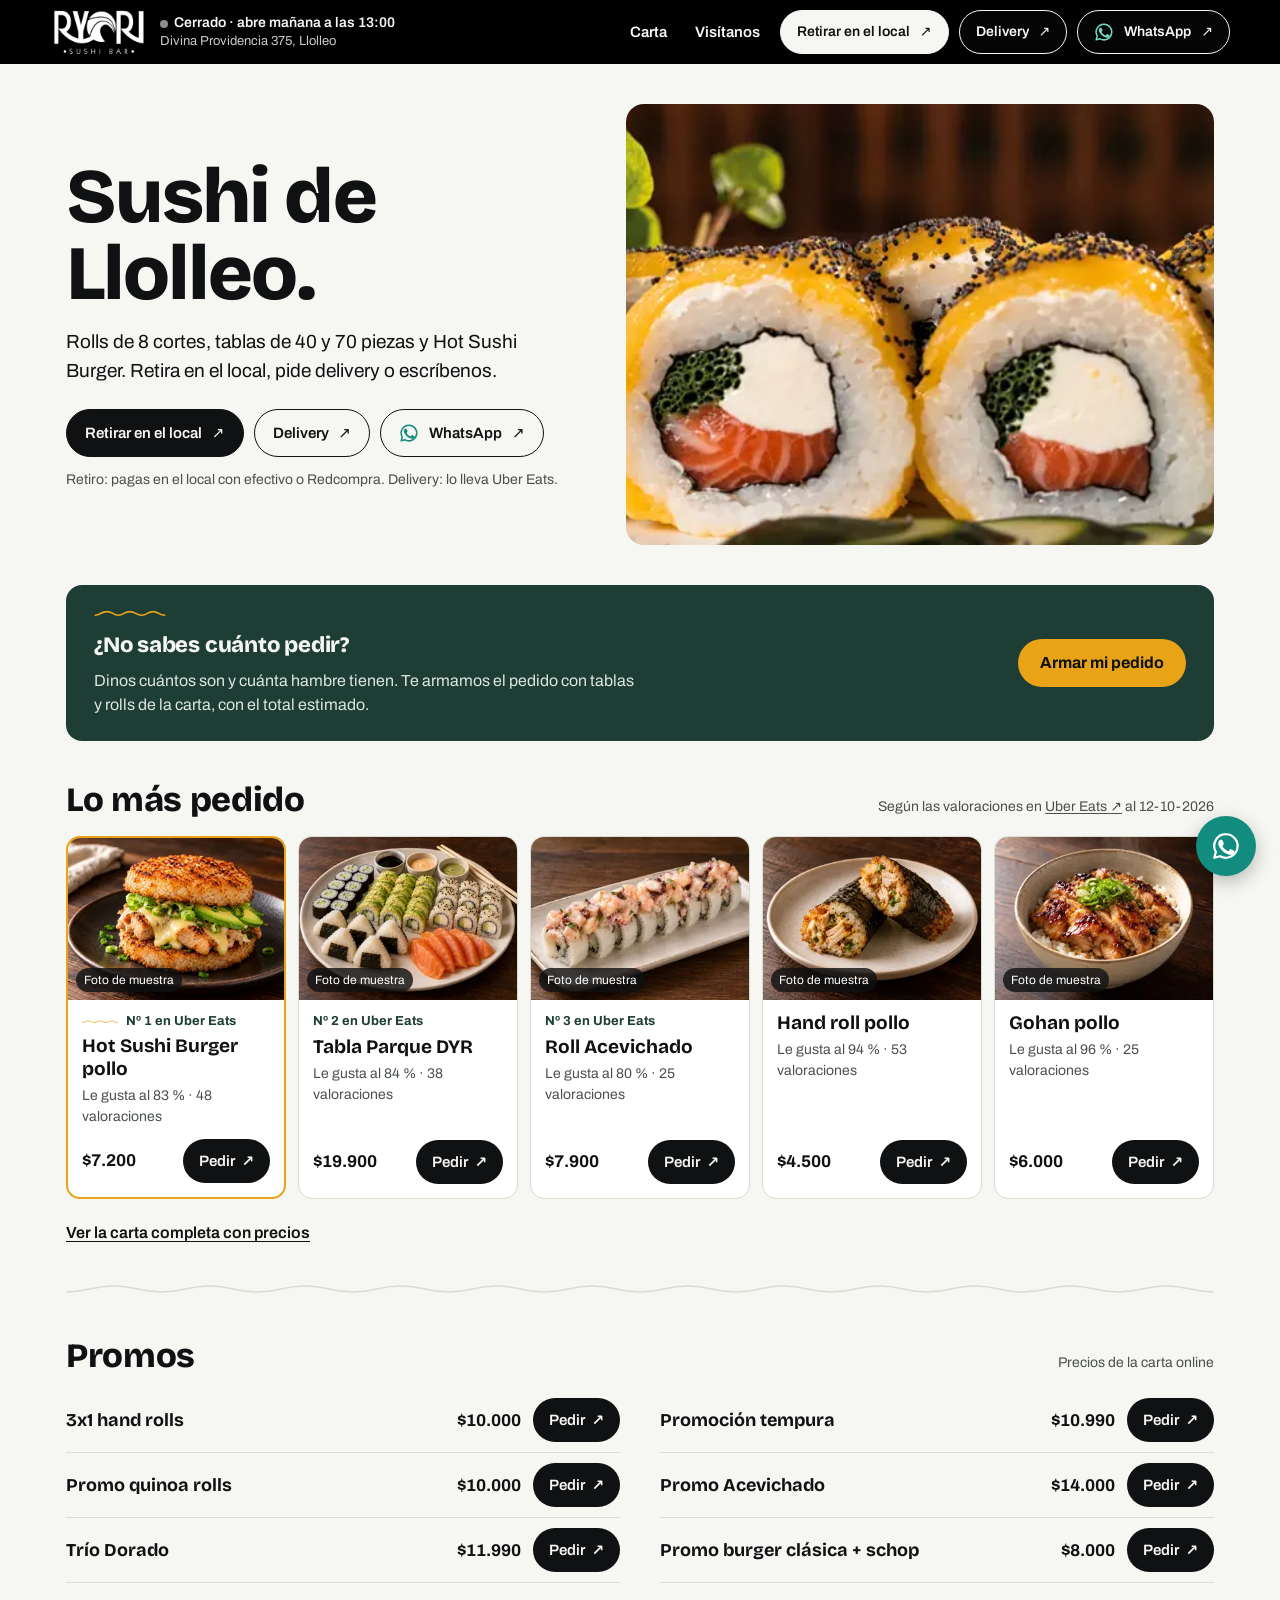
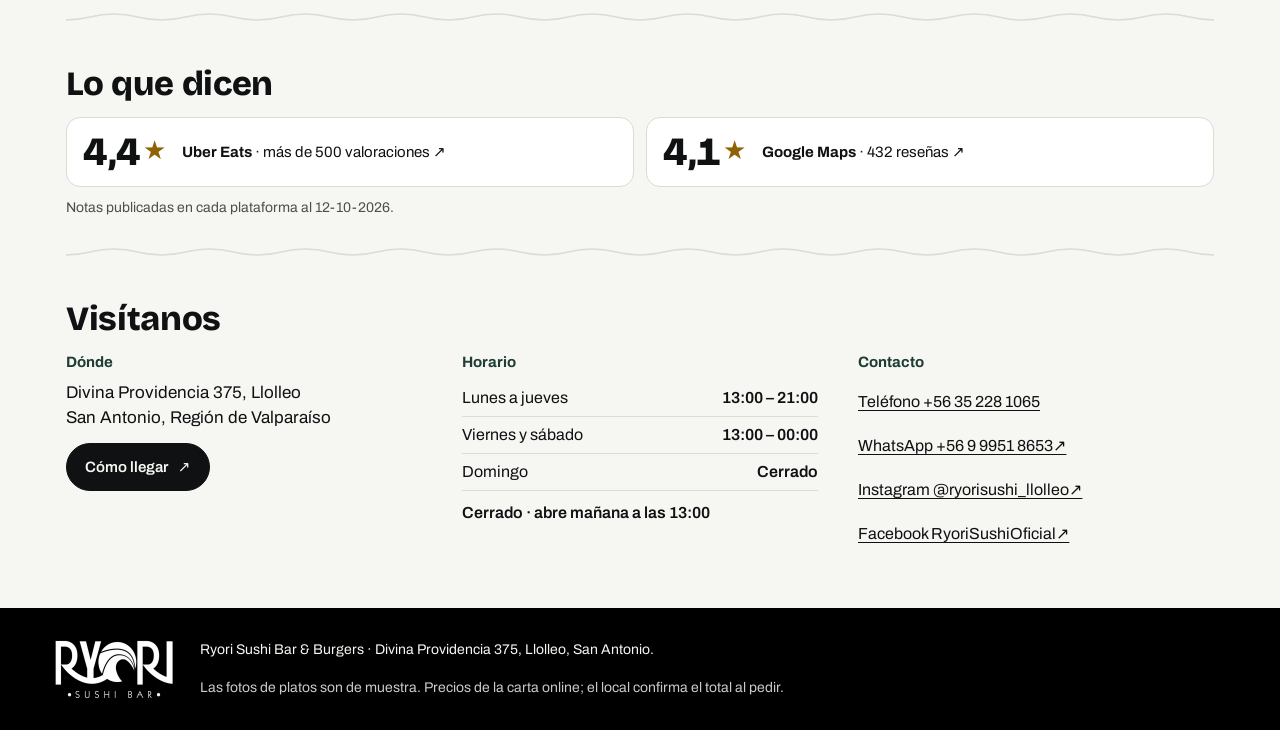
==== commit 74f8edc3: "Fase 4: rendimiento, accesibilidad y base para el lanzamiento - scripts/imagenes.mjs: fotos en 320/4" ====
--- a/index.html
+++ b/index.html
@@ -9,19 +9,96 @@
   <meta name="theme-color" content="#000000">
   <meta property="og:title" content="Ryori Sushi Bar · Sushi de Llolleo">
   <meta property="og:description" content="Rolls, tablas para compartir y Hot Sushi Burger. Retira en Divina Providencia 375, pide delivery o escríbenos por WhatsApp.">
-  <meta property="og:image" content="https://ryiori.vercel.app/assets/hero-hd.webp">
+  <meta property="og:image" content="https://ryiori.vercel.app/assets/compartir-1200x630.jpg">
+  <meta property="og:image:width" content="1200">
+  <meta property="og:image:height" content="630">
   <meta property="og:type" content="website">
-  <link rel="icon" href="assets/logo.webp">
-  <link rel="preload" as="image" href="assets/portada/hero-telefono-960.webp" media="(max-width: 759px)">
-  <link rel="preload" as="image" href="assets/hero-hd.webp" media="(min-width: 760px)">
-  <link rel="preconnect" href="https://fonts.googleapis.com">
-  <link rel="preconnect" href="https://fonts.gstatic.com" crossorigin>
-  <link href="https://fonts.googleapis.com/css2?family=Archivo:wght@400;500;600;700&family=Bricolage+Grotesque:opsz,wght@12..96,600;12..96,700;12..96,800&display=swap" rel="stylesheet">
+  <link rel="icon" href="favicon.svg" type="image/svg+xml">
+  <link rel="icon" href="assets/marca/icono-32.png" sizes="32x32" type="image/png">
+  <link rel="apple-touch-icon" href="assets/marca/icono-180.png">
+  <link rel="preload" as="image" href="assets/portada/hero-telefono-960.webp" imagesrcset="assets/portada/hero-telefono-480.webp 480w, assets/portada/hero-telefono-960.webp 960w" imagesizes="100vw" media="(max-width: 759px)">
+  <link rel="preload" as="image" href="assets/portada/hero-escritorio-960.webp" imagesrcset="assets/portada/hero-escritorio-960.webp 960w, assets/portada/hero-escritorio-1440.webp 1440w" imagesizes="(min-width: 1180px) 610px, 52vw" media="(min-width: 760px)">
+  <link rel="preload" as="font" type="font/woff2" href="/assets/fuentes/archivo-latin.woff2" crossorigin>
+  <link rel="preload" as="font" type="font/woff2" href="/assets/fuentes/bricolage-grotesque-latin.woff2" crossorigin>
   <link rel="stylesheet" href="comun.css">
   <link rel="stylesheet" href="styles.css">
   <script src="comun.js" defer></script>
   <script src="menu-data.js" defer></script>
   <script src="site.js" defer></script>
+  <!-- Datos estructurados para Google (sin efecto mientras la demo tenga noindex). Generado desde data/negocio.json. -->
+  <script type="application/ld+json">
+  {
+    "@context": "https://schema.org",
+    "@type": "Restaurant",
+    "name": "Ryori Sushi Bar & Burgers",
+    "url": "https://ryiori.vercel.app/",
+    "image": "https://ryiori.vercel.app/assets/compartir-1200x630.jpg",
+    "logo": "https://ryiori.vercel.app/assets/marca/icono-512.png",
+    "telephone": "+56352281065",
+    "email": "ryorisushiandbar@gmail.com",
+    "address": {
+      "@type": "PostalAddress",
+      "streetAddress": "Divina Providencia 375",
+      "addressLocality": "Llolleo, San Antonio",
+      "addressRegion": "Valparaíso",
+      "addressCountry": "CL"
+    },
+    "geo": {
+      "@type": "GeoCoordinates",
+      "latitude": -33.6123105,
+      "longitude": -71.6176851
+    },
+    "servesCuisine": [
+      "Sushi",
+      "Japonesa",
+      "Hamburguesas"
+    ],
+    "hasMenu": "https://ryiori.vercel.app/carta/",
+    "openingHoursSpecification": [
+      {
+        "@type": "OpeningHoursSpecification",
+        "dayOfWeek": "https://schema.org/Monday",
+        "opens": "13:00",
+        "closes": "21:00"
+      },
+      {
+        "@type": "OpeningHoursSpecification",
+        "dayOfWeek": "https://schema.org/Tuesday",
+        "opens": "13:00",
+        "closes": "21:00"
+      },
+      {
+        "@type": "OpeningHoursSpecification",
+        "dayOfWeek": "https://schema.org/Wednesday",
+        "opens": "13:00",
+        "closes": "21:00"
+      },
+      {
+        "@type": "OpeningHoursSpecification",
+        "dayOfWeek": "https://schema.org/Thursday",
+        "opens": "13:00",
+        "closes": "21:00"
+      },
+      {
+        "@type": "OpeningHoursSpecification",
+        "dayOfWeek": "https://schema.org/Friday",
+        "opens": "13:00",
+        "closes": "23:59"
+      },
+      {
+        "@type": "OpeningHoursSpecification",
+        "dayOfWeek": "https://schema.org/Saturday",
+        "opens": "13:00",
+        "closes": "23:59"
+      }
+    ],
+    "paymentAccepted": "Efectivo, Redcompra",
+    "sameAs": [
+      "https://www.instagram.com/ryorisushi_llolleo/",
+      "https://www.facebook.com/RyoriSushiOficial"
+    ]
+  }
+  </script>
 </head>
 <body>
   <a class="saltar" href="#contenido">Ir al contenido</a>
@@ -47,7 +124,8 @@
     <section class="portada" aria-labelledby="titulo">
       <picture class="portada-foto">
         <source media="(max-width: 759px)" srcset="assets/portada/hero-telefono-480.webp 480w, assets/portada/hero-telefono-960.webp 960w" sizes="100vw">
-        <img src="assets/hero-hd.webp" alt="Rolls de Ryori con salmón, queso crema y cobertura de mango" width="1998" height="787" fetchpriority="high">
+        <source media="(min-width: 760px)" srcset="assets/portada/hero-escritorio-960.webp 960w, assets/portada/hero-escritorio-1440.webp 1440w" sizes="(min-width: 1180px) 610px, 52vw">
+        <img src="assets/portada/hero-escritorio-960.webp" alt="Rolls de Ryori con salmón, queso crema y cobertura de mango" width="960" height="720" fetchpriority="high">
       </picture>
       <div class="portada-texto">
         <h1 id="titulo">Sushi de Llolleo.</h1>
--- a/comun.css
+++ b/comun.css
@@ -1,3 +1,7 @@
+/* Tipografías alojadas en el sitio (assets/fuentes, licencia OFL) */
+@font-face { font-family: "Archivo"; src: url("/assets/fuentes/archivo-latin.woff2") format("woff2"); font-weight: 400 700; font-style: normal; font-display: swap; }
+@font-face { font-family: "Bricolage Grotesque"; src: url("/assets/fuentes/bricolage-grotesque-latin.woff2") format("woff2"); font-weight: 700 800; font-style: normal; font-display: swap; }
+
 /* Sistema visual compartido por portada y carta: colores, tipografías, canales de compra,
    barra fija del teléfono y botón de WhatsApp. */
 :root {
@@ -96,6 +100,7 @@
 }
 
 /* ---------- Base compartida ---------- */
+*, *::before, *::after { box-sizing: border-box; }
 .visualmente-oculto { position: absolute; width: 1px; height: 1px; overflow: hidden; clip: rect(0 0 0 0); white-space: nowrap; }
 .saltar { position: fixed; left: 12px; top: -60px; z-index: 100; background: var(--mango); color: var(--tinta); padding: 12px 16px; font-weight: 600; }
 .saltar:focus { top: 12px; }
--- a/styles.css
+++ b/styles.css
@@ -79,7 +79,7 @@
 @media (min-width: 760px) {
   .portada { display: grid; grid-template-columns: minmax(0, 1fr) minmax(0, 1.15fr); align-items: center; gap: 48px; max-width: 1180px; margin: 0 auto; padding: 40px 16px 8px; }
   .portada-foto { order: 2; }
-  .portada-foto img { border-radius: 18px; aspect-ratio: 4 / 3; object-position: 70% center; }
+  .portada-foto img { border-radius: 18px; aspect-ratio: 4 / 3; }
   .portada-texto { padding: 0; }
   .portada h1 { font-size: clamp(52px, 6vw, 80px); }
   .bajada { font-size: 19px; margin-top: 16px; }
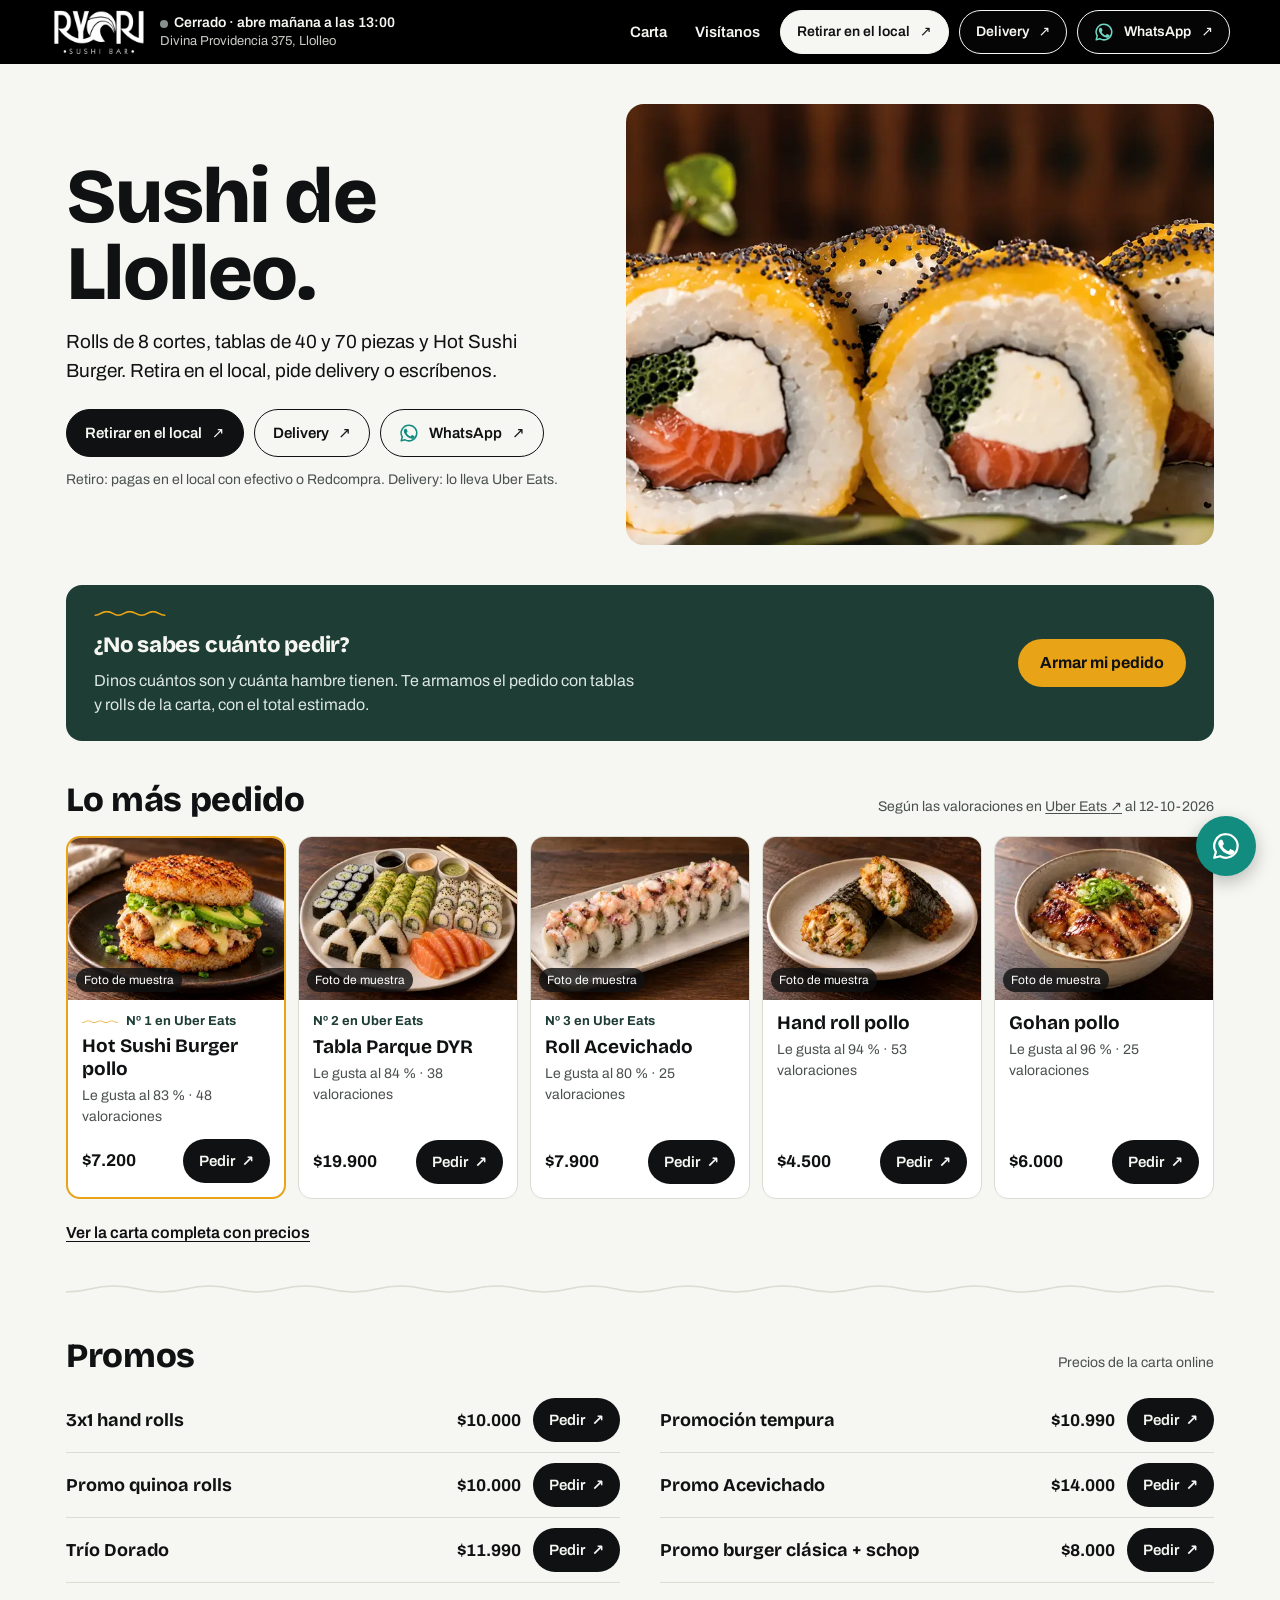
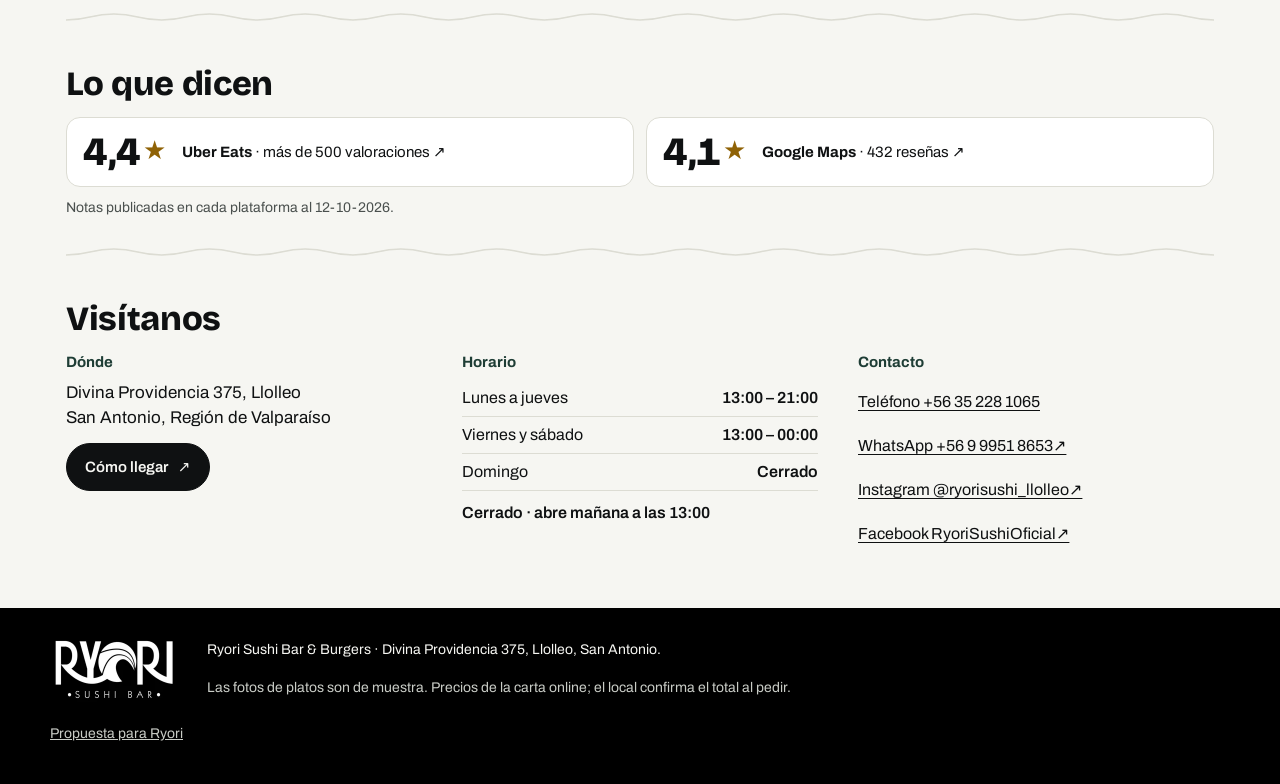
==== commit c7dde065: "Fase 6: propuesta de venta para Ryori en /presentacion/ - Reemplaza la auditoría anterior por una pr" ====
--- a/index.html
+++ b/index.html
@@ -224,6 +224,7 @@
     <img src="assets/marca/logo-blanco.png" alt="Ryori Sushi Bar" width="126" height="66" loading="lazy">
     <p>Ryori Sushi Bar &amp; Burgers · Divina Providencia 375, Llolleo, San Antonio.</p>
     <p class="pie-nota">Las fotos de platos son de muestra. Precios de la carta online; el local confirma el total al pedir.</p>
+    <p class="pie-propuesta"><a href="presentacion/">Propuesta para Ryori</a></p>
   </footer>
 
   <a class="wa-flotante" href="https://wa.me/56999518653" target="_blank" rel="noopener" aria-label="Escribir a Ryori por WhatsApp"><svg viewBox="0 0 24 24" aria-hidden="true"><use href="#icono-wa"/></svg></a>
--- a/comun.css
+++ b/comun.css
@@ -125,7 +125,7 @@
 .cabecera .canal { min-height: 44px; padding: 8px 16px; font-size: 14px; }
 @media (max-width: 1100px) { .cabecera .canal-delivery, .cabecera .canal-whatsapp { display: none; } }
 @media (max-width: 700px) {
-  .cabecera .canales { display: none; }
+  .cabecera .canales, .cabecera .solo-escritorio { display: none; }
   .logo img { width: 72px; }
   .estado { font-size: 13px; }
   .local { font-size: 12px; }
--- a/styles.css
+++ b/styles.css
@@ -101,3 +101,4 @@
 }
 @media (max-width: 759px) { .solo-escritorio { display: none !important; } }
 @media (prefers-reduced-motion: reduce) { html { scroll-behavior: auto; } }
+.pie-propuesta a { display: inline-flex; align-items: center; min-height: 44px; color: #C9CCC6; font-size: 14px; }
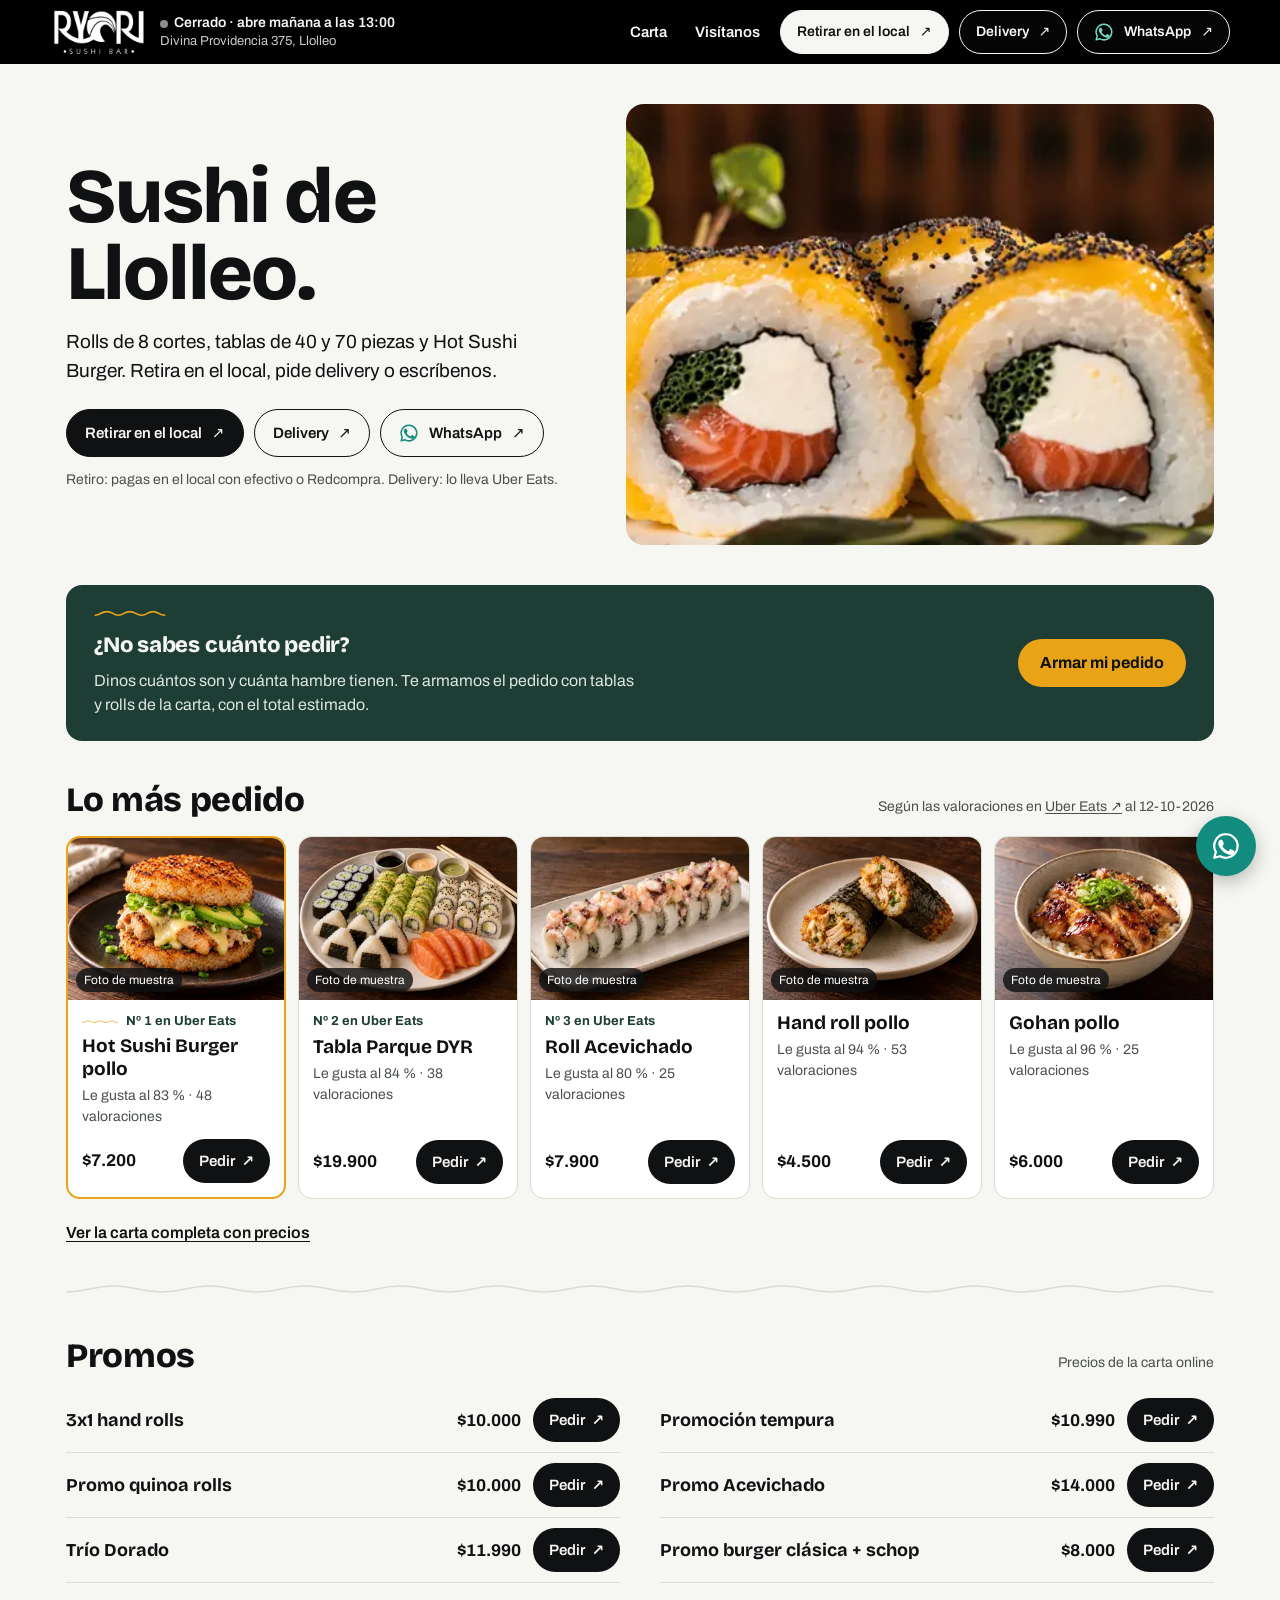
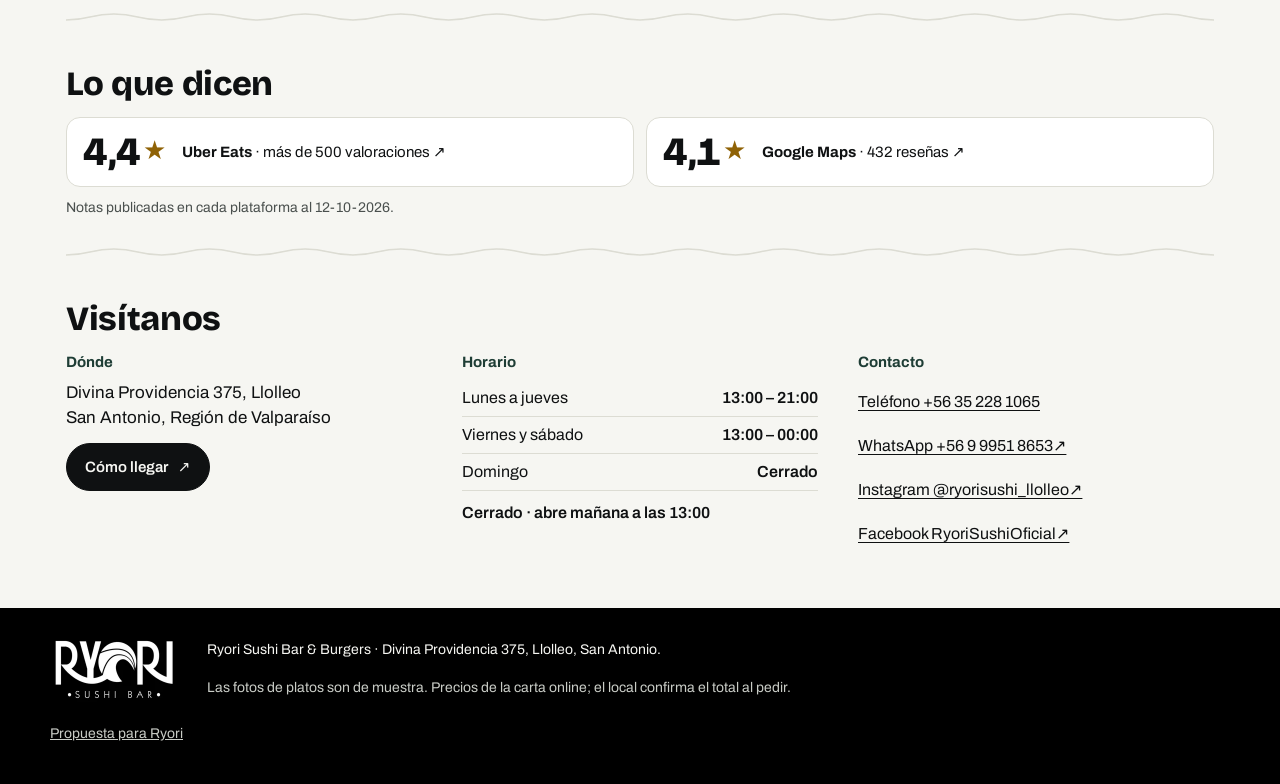
==== commit 633d2719: "Fase 7: control de calidad, documentación y entrega - docs/qa/comparacion.md: antes y después con la" ====
--- a/index.html
+++ b/index.html
@@ -18,13 +18,18 @@
   <link rel="apple-touch-icon" href="assets/marca/icono-180.png">
   <link rel="preload" as="image" href="assets/portada/hero-telefono-960.webp" imagesrcset="assets/portada/hero-telefono-480.webp 480w, assets/portada/hero-telefono-960.webp 960w" imagesizes="100vw" media="(max-width: 759px)">
   <link rel="preload" as="image" href="assets/portada/hero-escritorio-960.webp" imagesrcset="assets/portada/hero-escritorio-960.webp 960w, assets/portada/hero-escritorio-1440.webp 1440w" imagesizes="(min-width: 1180px) 610px, 52vw" media="(min-width: 760px)">
-  <link rel="preload" as="font" type="font/woff2" href="/assets/fuentes/archivo-latin.woff2" crossorigin>
-  <link rel="preload" as="font" type="font/woff2" href="/assets/fuentes/bricolage-grotesque-latin.woff2" crossorigin>
   <link rel="stylesheet" href="comun.css">
   <link rel="stylesheet" href="styles.css">
   <script src="comun.js" defer></script>
-  <script src="menu-data.js" defer></script>
-  <script src="site.js" defer></script>
+  <script>
+    // Lo más pedido y las promos están más abajo: sus datos se cargan después de mostrar la portada.
+    addEventListener('load', () => {
+      const s = document.createElement('script');
+      s.src = 'menu-data.js';
+      s.onload = () => { const t = document.createElement('script'); t.src = 'site.js'; document.head.appendChild(t); };
+      document.head.appendChild(s);
+    });
+  </script>
   <!-- Datos estructurados para Google (sin efecto mientras la demo tenga noindex). Generado desde data/negocio.json. -->
   <script type="application/ld+json">
   {
@@ -104,7 +109,7 @@
   <a class="saltar" href="#contenido">Ir al contenido</a>
 
   <header class="cabecera">
-    <a class="logo" href="./" aria-label="Ryori Sushi Bar, inicio"><img src="assets/marca/logo-original-negro.png" alt="Ryori Sushi Bar" width="252" height="132"></a>
+    <a class="logo" href="./" aria-label="Ryori Sushi Bar, inicio"><img src="assets/marca/logo-original-negro.webp" alt="Ryori Sushi Bar" width="252" height="132"></a>
     <div class="local">
       <p class="estado" data-estado aria-live="polite"></p>
       <address>Divina Providencia 375, Llolleo</address>
@@ -114,7 +119,7 @@
       <a class="solo-escritorio" href="#visitanos">Visítanos</a>
       <div class="canales sobre-oscuro">
         <a class="canal canal-retiro" href="https://menu.fu.do/ryori" target="_blank" rel="noopener">Retirar en el local <span class="ext" aria-hidden="true">↗</span></a>
-        <a class="canal canal-delivery" href="https://www.ubereats.com/cl-en/store/ryori-sushi/pJ2VaHH-VmKoWFzFx3EKbg" target="_blank" rel="noopener">Delivery <span class="ext" aria-hidden="true">↗</span></a>
+        <a class="canal canal-delivery" href="https://www.ubereats.com/cl/store/ryori-sushi/pJ2VaHH-VmKoWFzFx3EKbg" target="_blank" rel="noopener">Delivery <span class="ext" aria-hidden="true">↗</span></a>
         <a class="canal canal-whatsapp" href="https://wa.me/56999518653" target="_blank" rel="noopener"><svg class="wa-icono" viewBox="0 0 24 24" aria-hidden="true"><use href="#icono-wa"/></svg>WhatsApp <span class="ext" aria-hidden="true">↗</span></a>
       </div>
     </nav>
@@ -132,7 +137,7 @@
         <p class="bajada">Rolls de 8 cortes, tablas de 40 y 70 piezas y Hot Sushi Burger. Retira en el local, pide delivery o escríbenos.</p>
         <div class="canales portada-canales">
           <a class="canal canal-retiro" href="https://menu.fu.do/ryori" target="_blank" rel="noopener">Retirar en el local <span class="ext" aria-hidden="true">↗</span></a>
-          <a class="canal canal-delivery" href="https://www.ubereats.com/cl-en/store/ryori-sushi/pJ2VaHH-VmKoWFzFx3EKbg" target="_blank" rel="noopener">Delivery <span class="ext" aria-hidden="true">↗</span></a>
+          <a class="canal canal-delivery" href="https://www.ubereats.com/cl/store/ryori-sushi/pJ2VaHH-VmKoWFzFx3EKbg" target="_blank" rel="noopener">Delivery <span class="ext" aria-hidden="true">↗</span></a>
           <a class="canal canal-whatsapp" href="https://wa.me/56999518653" target="_blank" rel="noopener"><svg class="wa-icono" viewBox="0 0 24 24" aria-hidden="true"><use href="#icono-wa"/></svg>WhatsApp <span class="ext" aria-hidden="true">↗</span></a>
         </div>
         <p class="como-llega">Retiro: pagas en el local con efectivo o Redcompra. Delivery: lo lleva Uber Eats.</p>
@@ -150,7 +155,7 @@
       <section class="seccion" id="lo-mas-pedido" aria-labelledby="mas-pedido-titulo">
         <div class="seccion-cabeza">
           <h2 id="mas-pedido-titulo">Lo más pedido</h2>
-          <p class="fuente">Según las valoraciones en <a href="https://www.ubereats.com/cl-en/store/ryori-sushi/pJ2VaHH-VmKoWFzFx3EKbg" target="_blank" rel="noopener">Uber Eats <span aria-hidden="true">↗</span></a> al 12-10-2026</p>
+          <p class="fuente">Según las valoraciones en <a href="https://www.ubereats.com/cl/store/ryori-sushi/pJ2VaHH-VmKoWFzFx3EKbg" target="_blank" rel="noopener">Uber Eats <span aria-hidden="true">↗</span></a> al 12-10-2026</p>
         </div>
         <ol class="mas-pedido" id="mas-pedido"></ol>
         <a class="enlace" href="carta/">Ver la carta completa con precios</a>
@@ -172,7 +177,7 @@
         <h2 id="opiniones-titulo">Lo que dicen</h2>
         <ul class="notas">
           <li>
-            <a href="https://www.ubereats.com/cl-en/store/ryori-sushi/pJ2VaHH-VmKoWFzFx3EKbg" target="_blank" rel="noopener">
+            <a href="https://www.ubereats.com/cl/store/ryori-sushi/pJ2VaHH-VmKoWFzFx3EKbg" target="_blank" rel="noopener">
               <span class="nota">4,4<span class="estrella" aria-hidden="true">★</span></span>
               <span class="nota-detalle"><strong>Uber Eats</strong> · más de 500 valoraciones <span aria-hidden="true">↗</span></span>
             </a>
@@ -230,7 +235,7 @@
   <a class="wa-flotante" href="https://wa.me/56999518653" target="_blank" rel="noopener" aria-label="Escribir a Ryori por WhatsApp"><svg viewBox="0 0 24 24" aria-hidden="true"><use href="#icono-wa"/></svg></a>
   <nav class="barra-canales" aria-label="Pedir">
     <a class="canal canal-retiro" href="https://menu.fu.do/ryori" target="_blank" rel="noopener">Retirar en el local <span class="ext" aria-hidden="true">↗</span></a>
-    <a class="canal canal-delivery" href="https://www.ubereats.com/cl-en/store/ryori-sushi/pJ2VaHH-VmKoWFzFx3EKbg" target="_blank" rel="noopener">Delivery <span class="ext" aria-hidden="true">↗</span></a>
+    <a class="canal canal-delivery" href="https://www.ubereats.com/cl/store/ryori-sushi/pJ2VaHH-VmKoWFzFx3EKbg" target="_blank" rel="noopener">Delivery <span class="ext" aria-hidden="true">↗</span></a>
     <a class="wa-redondo" href="https://wa.me/56999518653" target="_blank" rel="noopener" aria-label="Escribir a Ryori por WhatsApp"><svg viewBox="0 0 24 24" aria-hidden="true"><use href="#icono-wa"/></svg></a>
   </nav>
 
